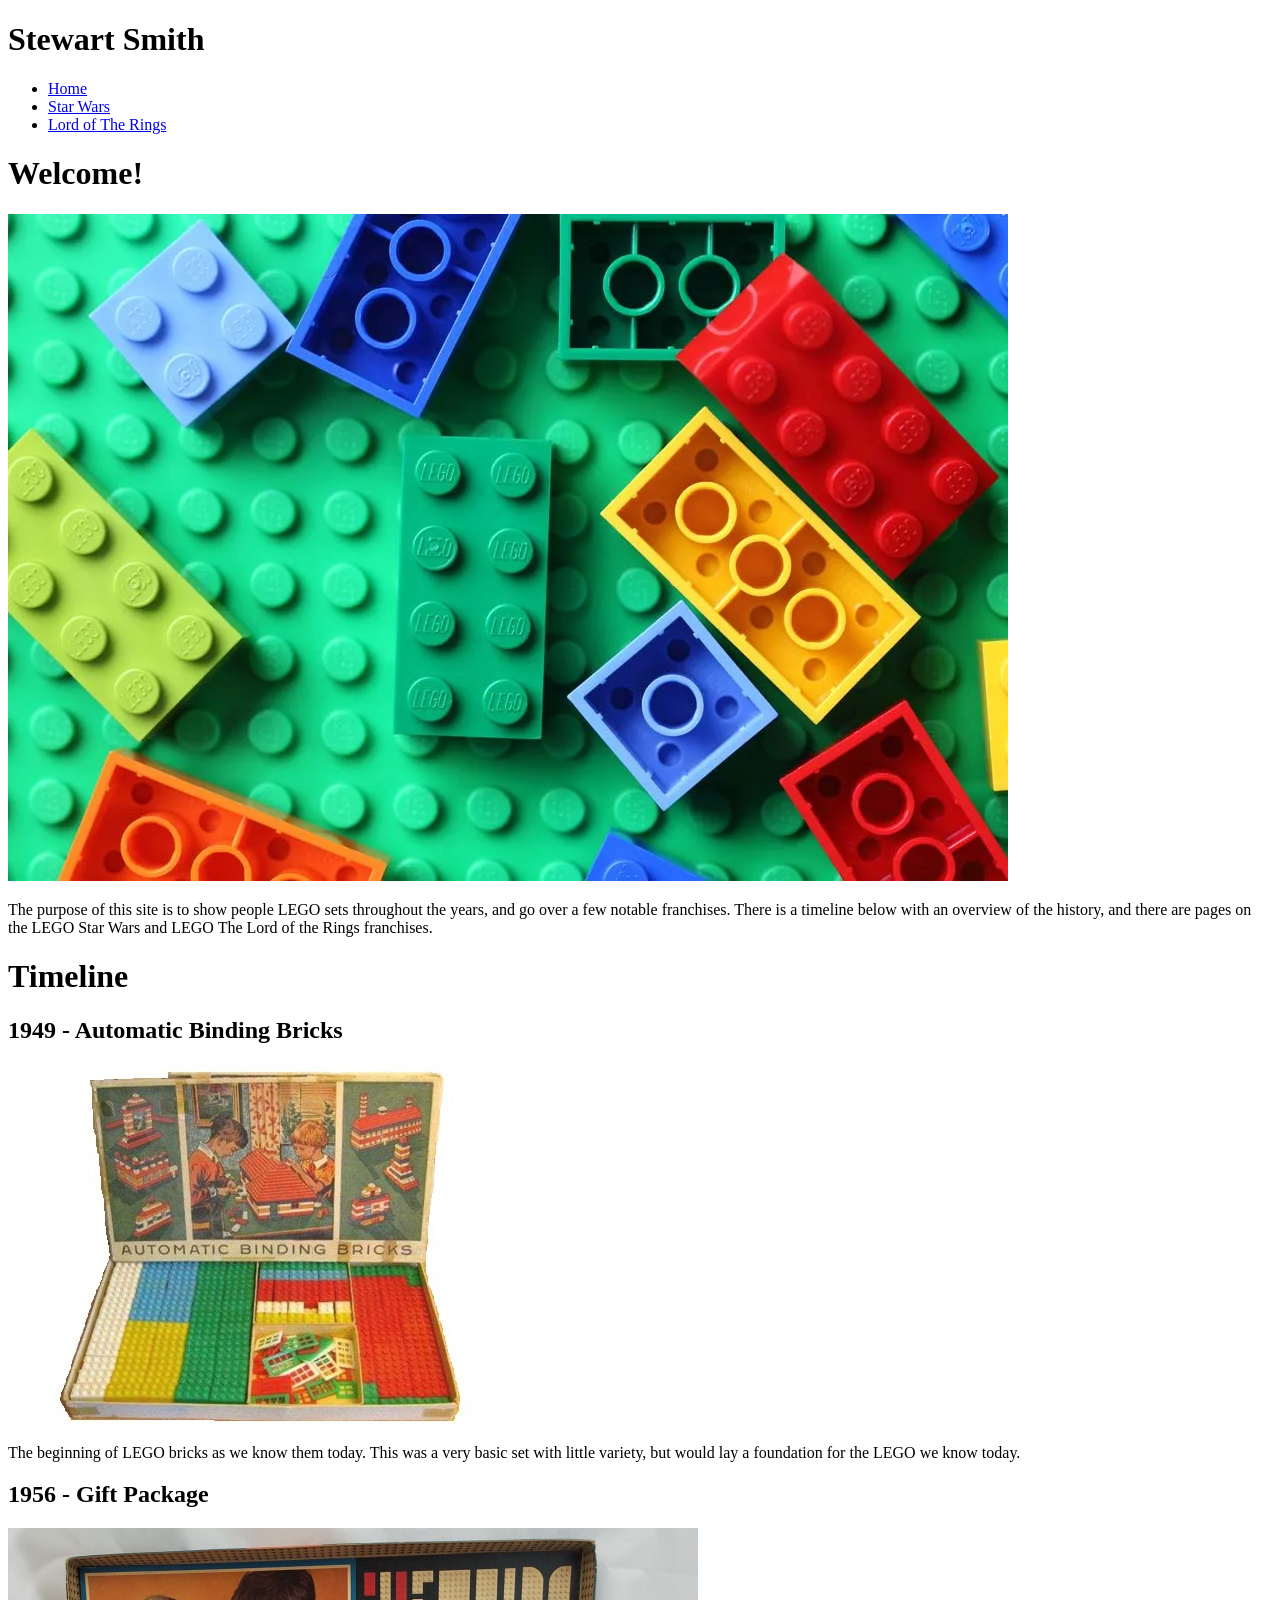
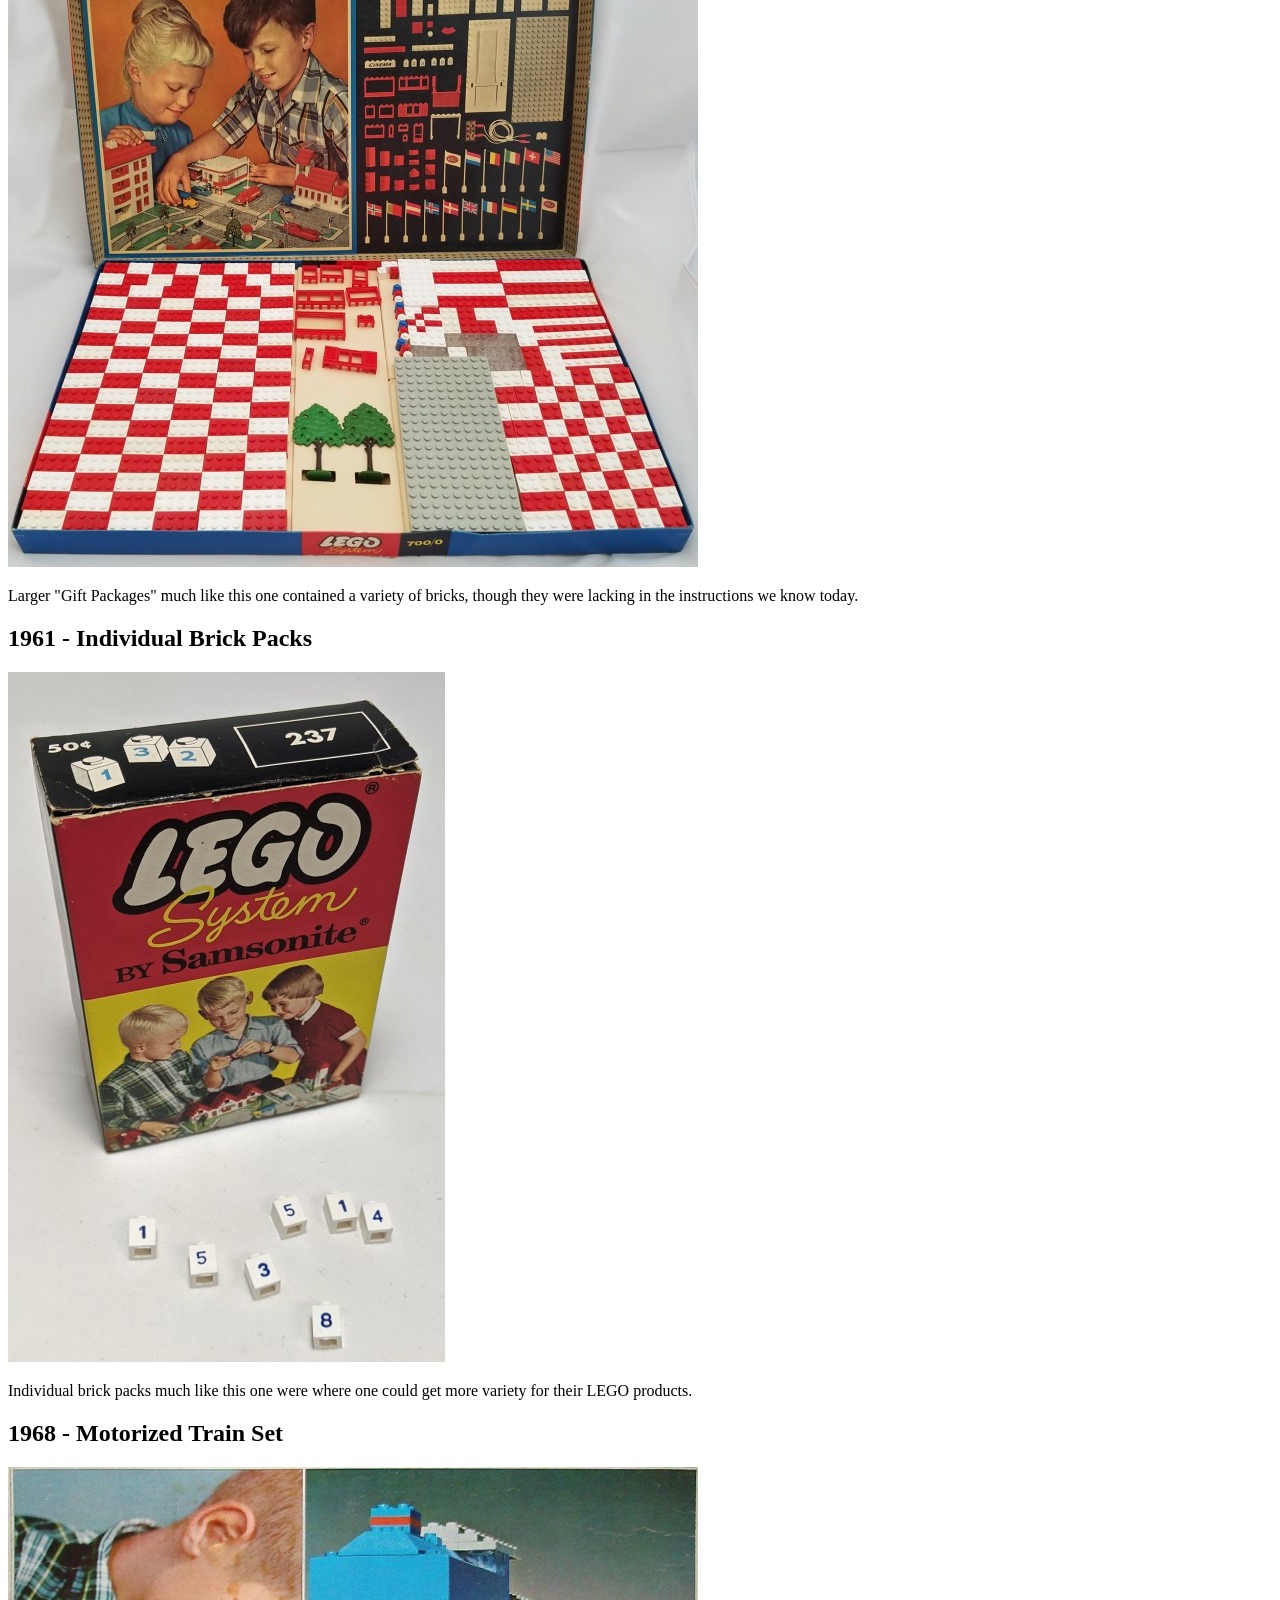
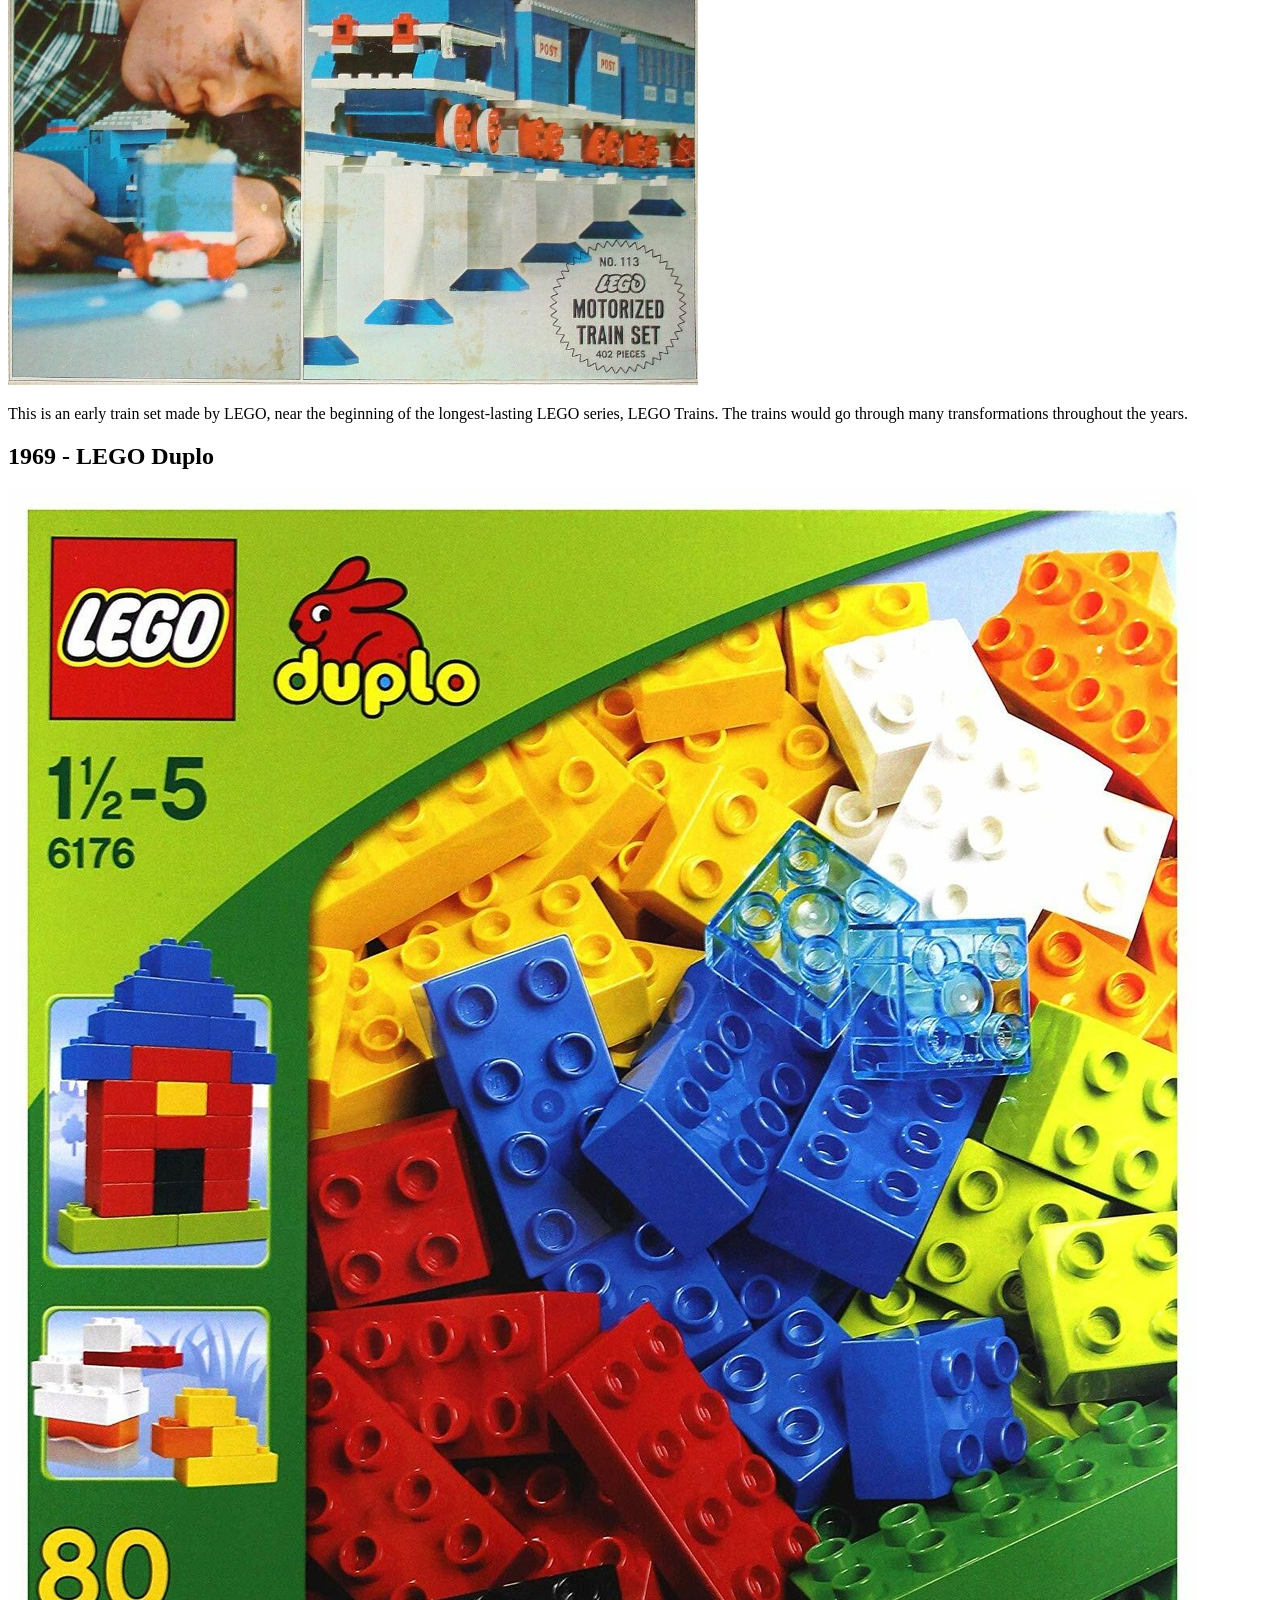
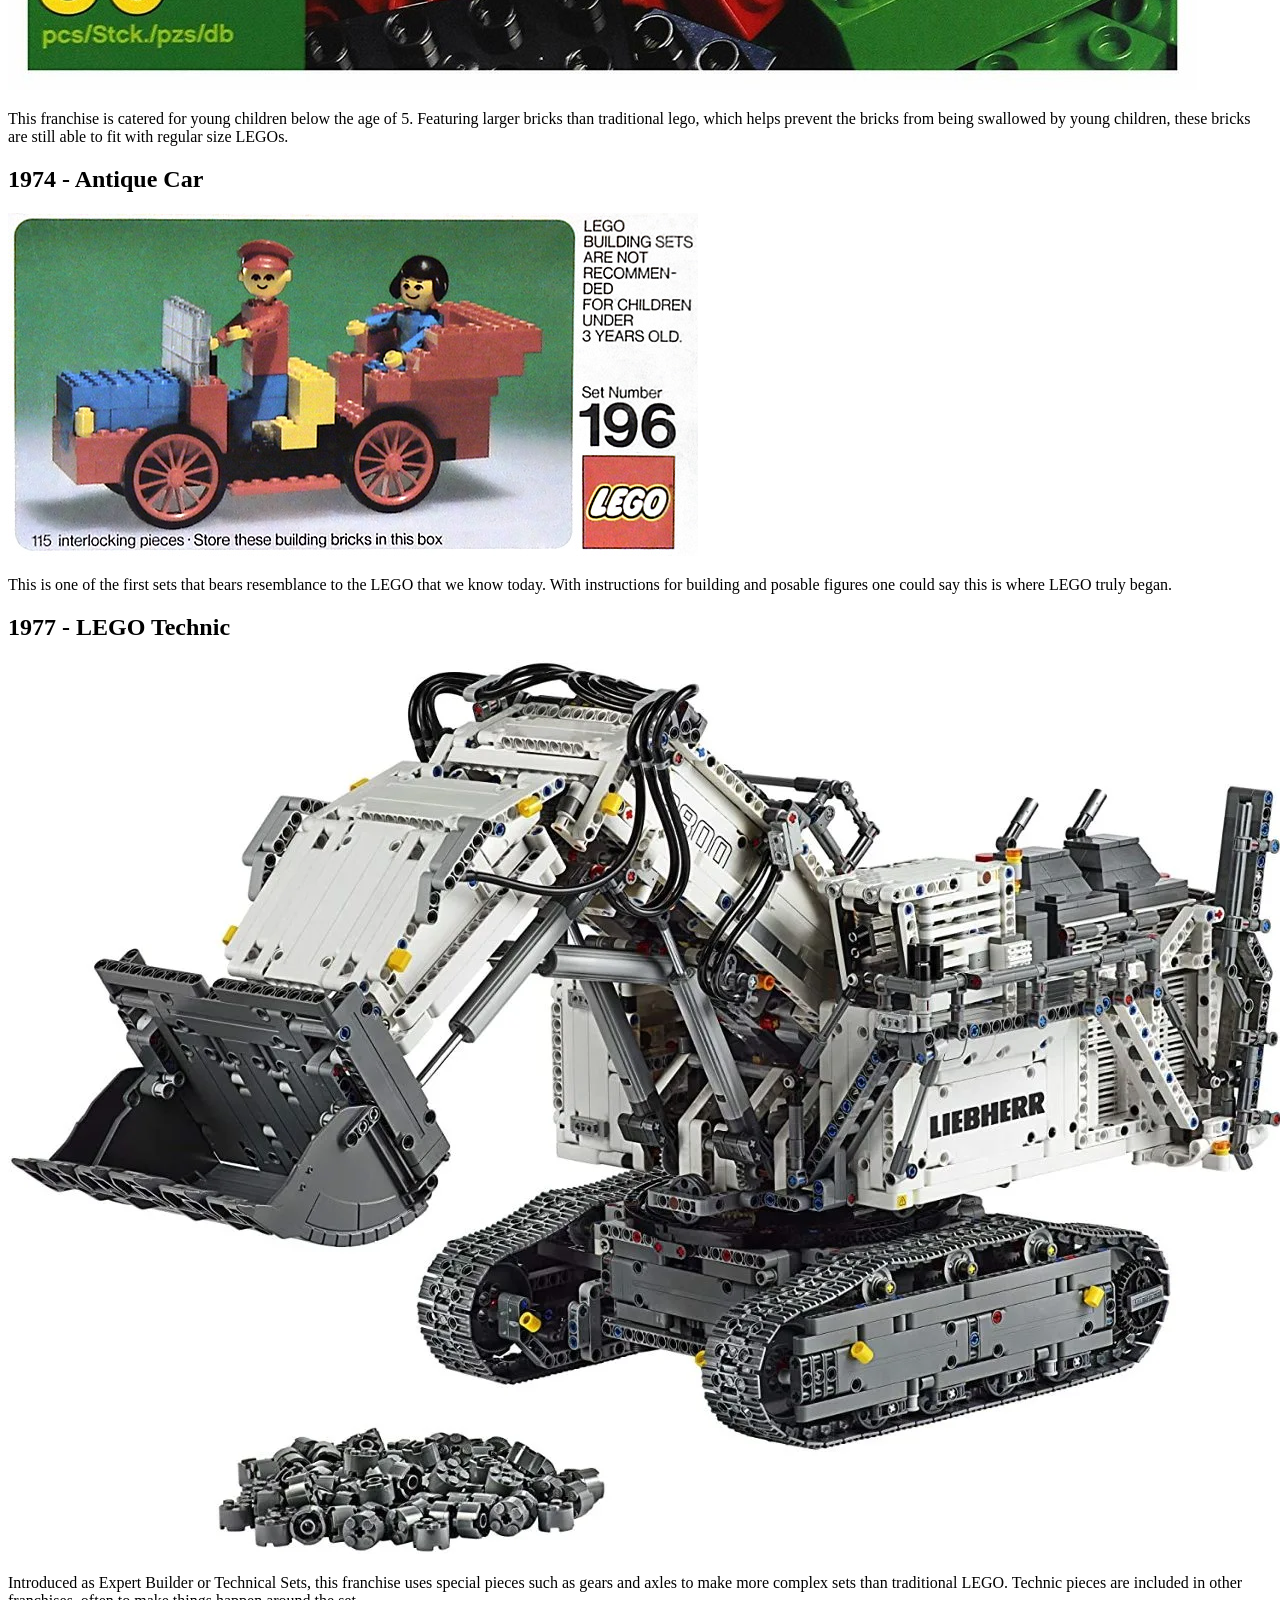
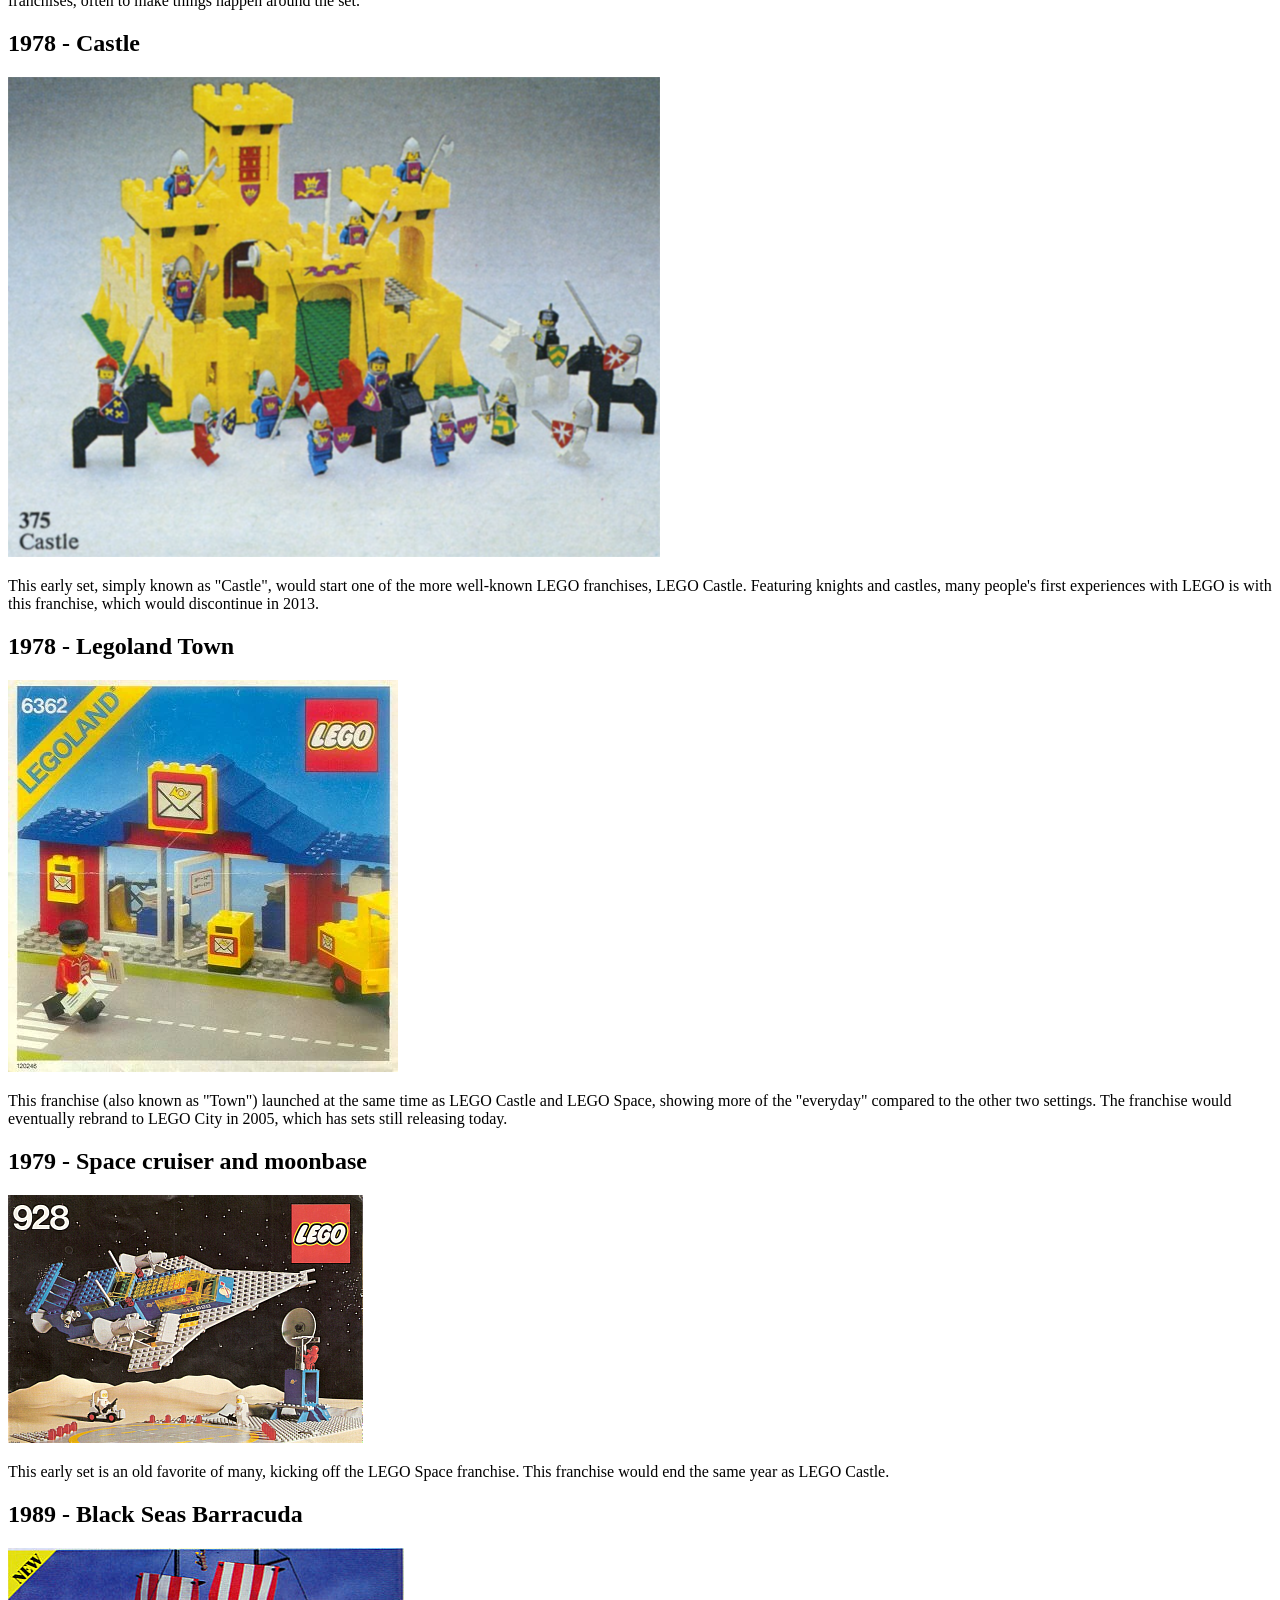
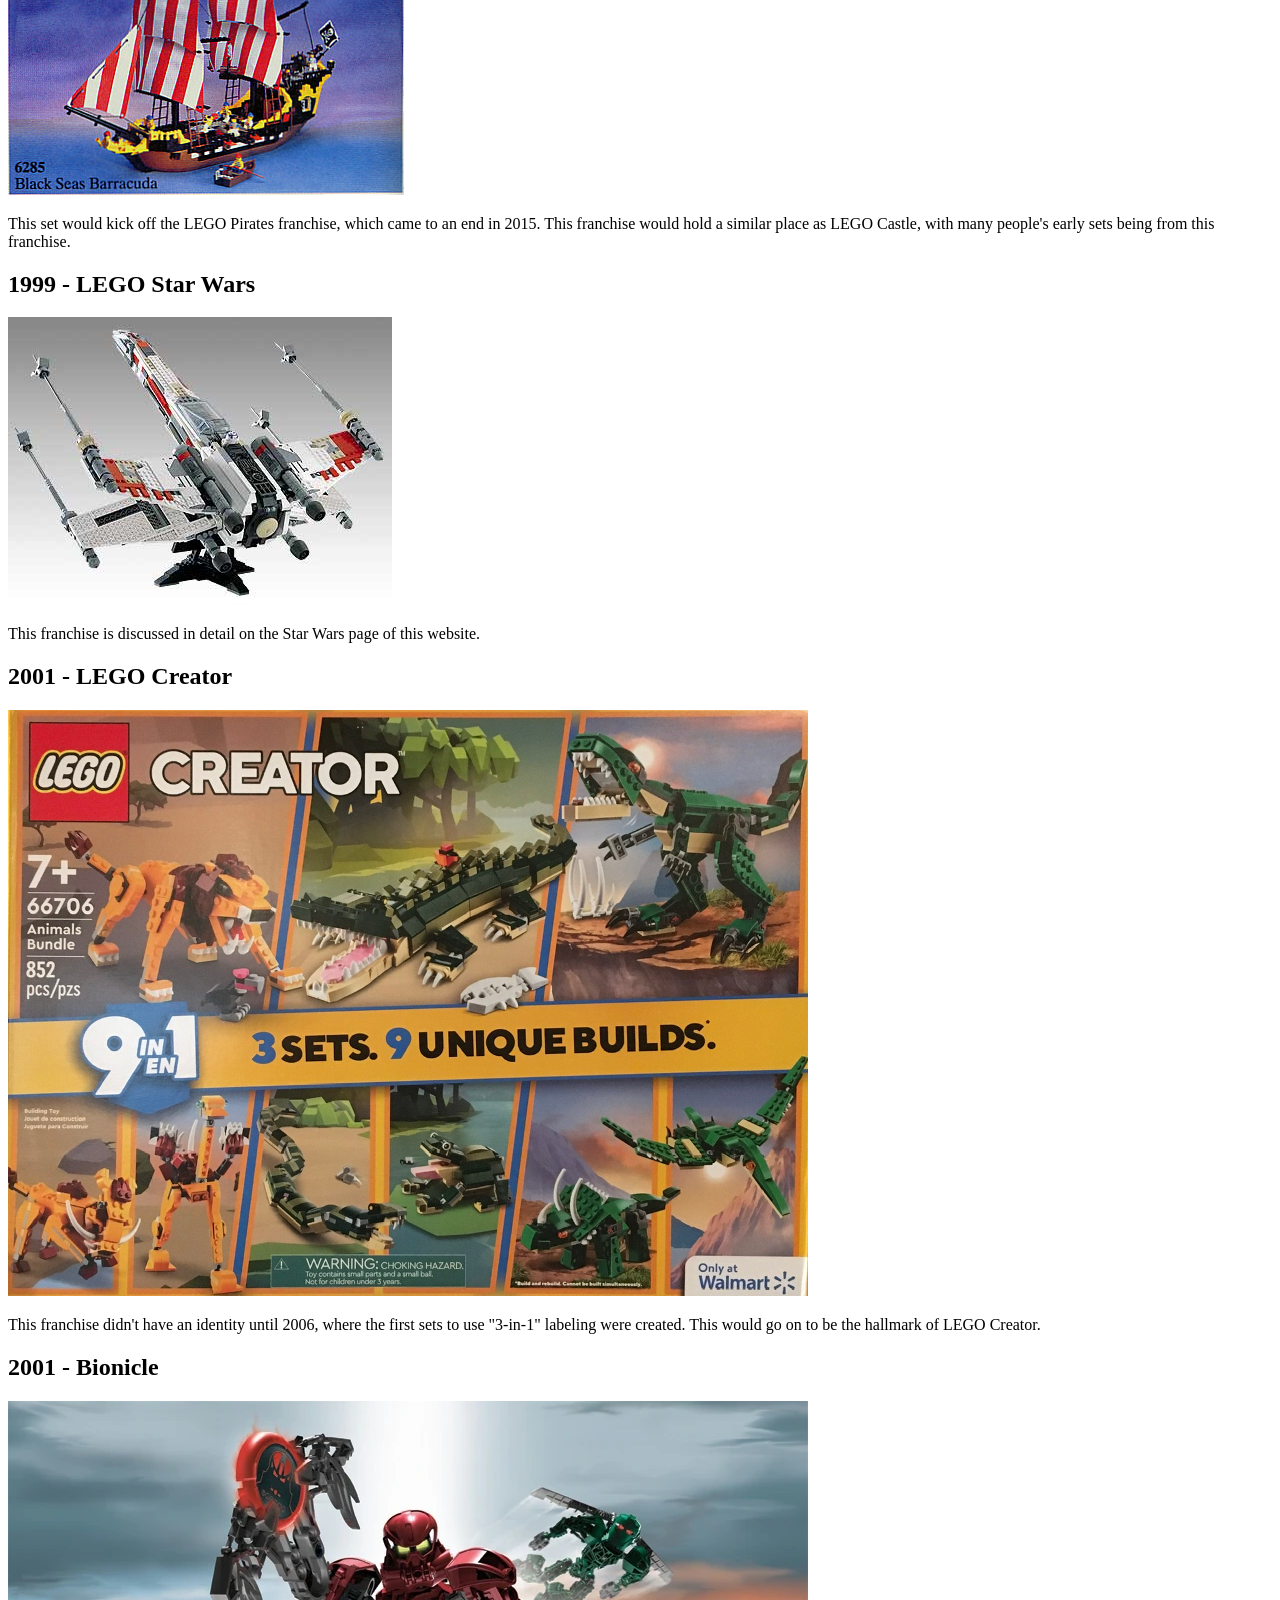
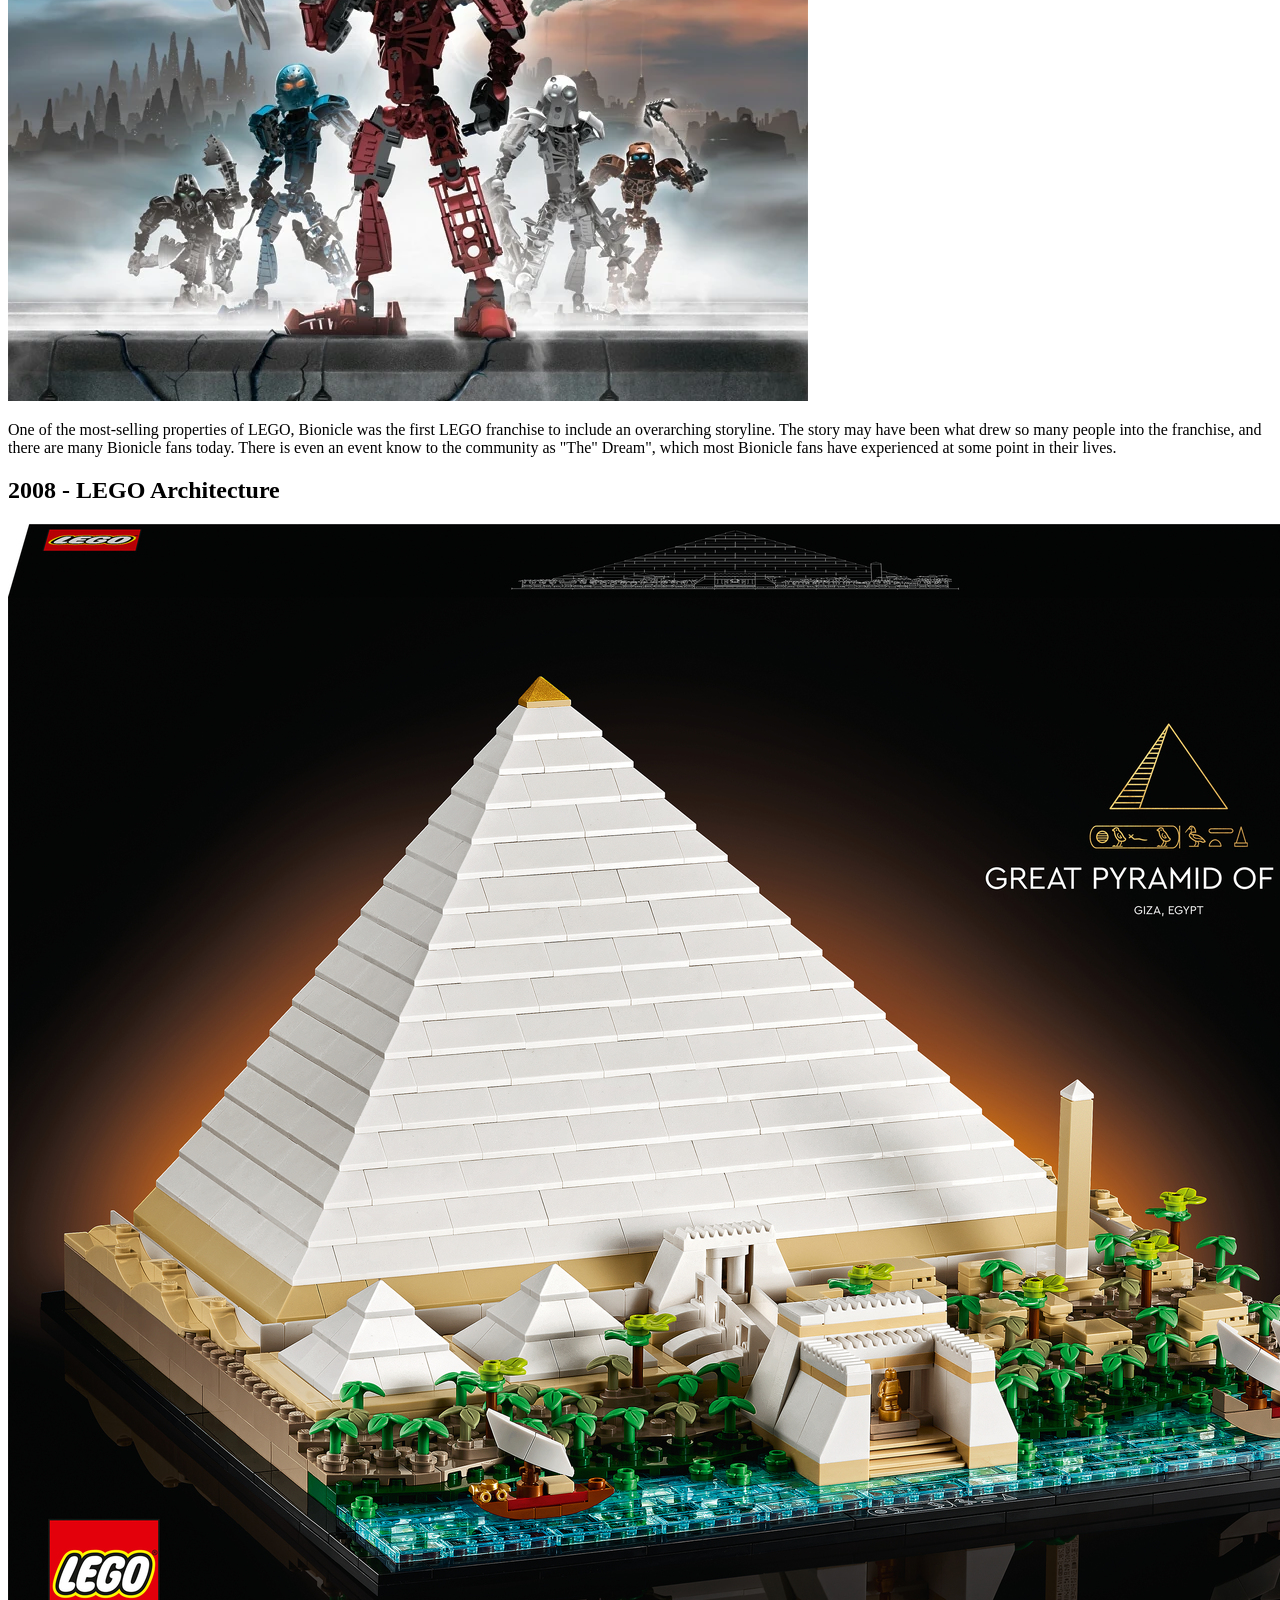
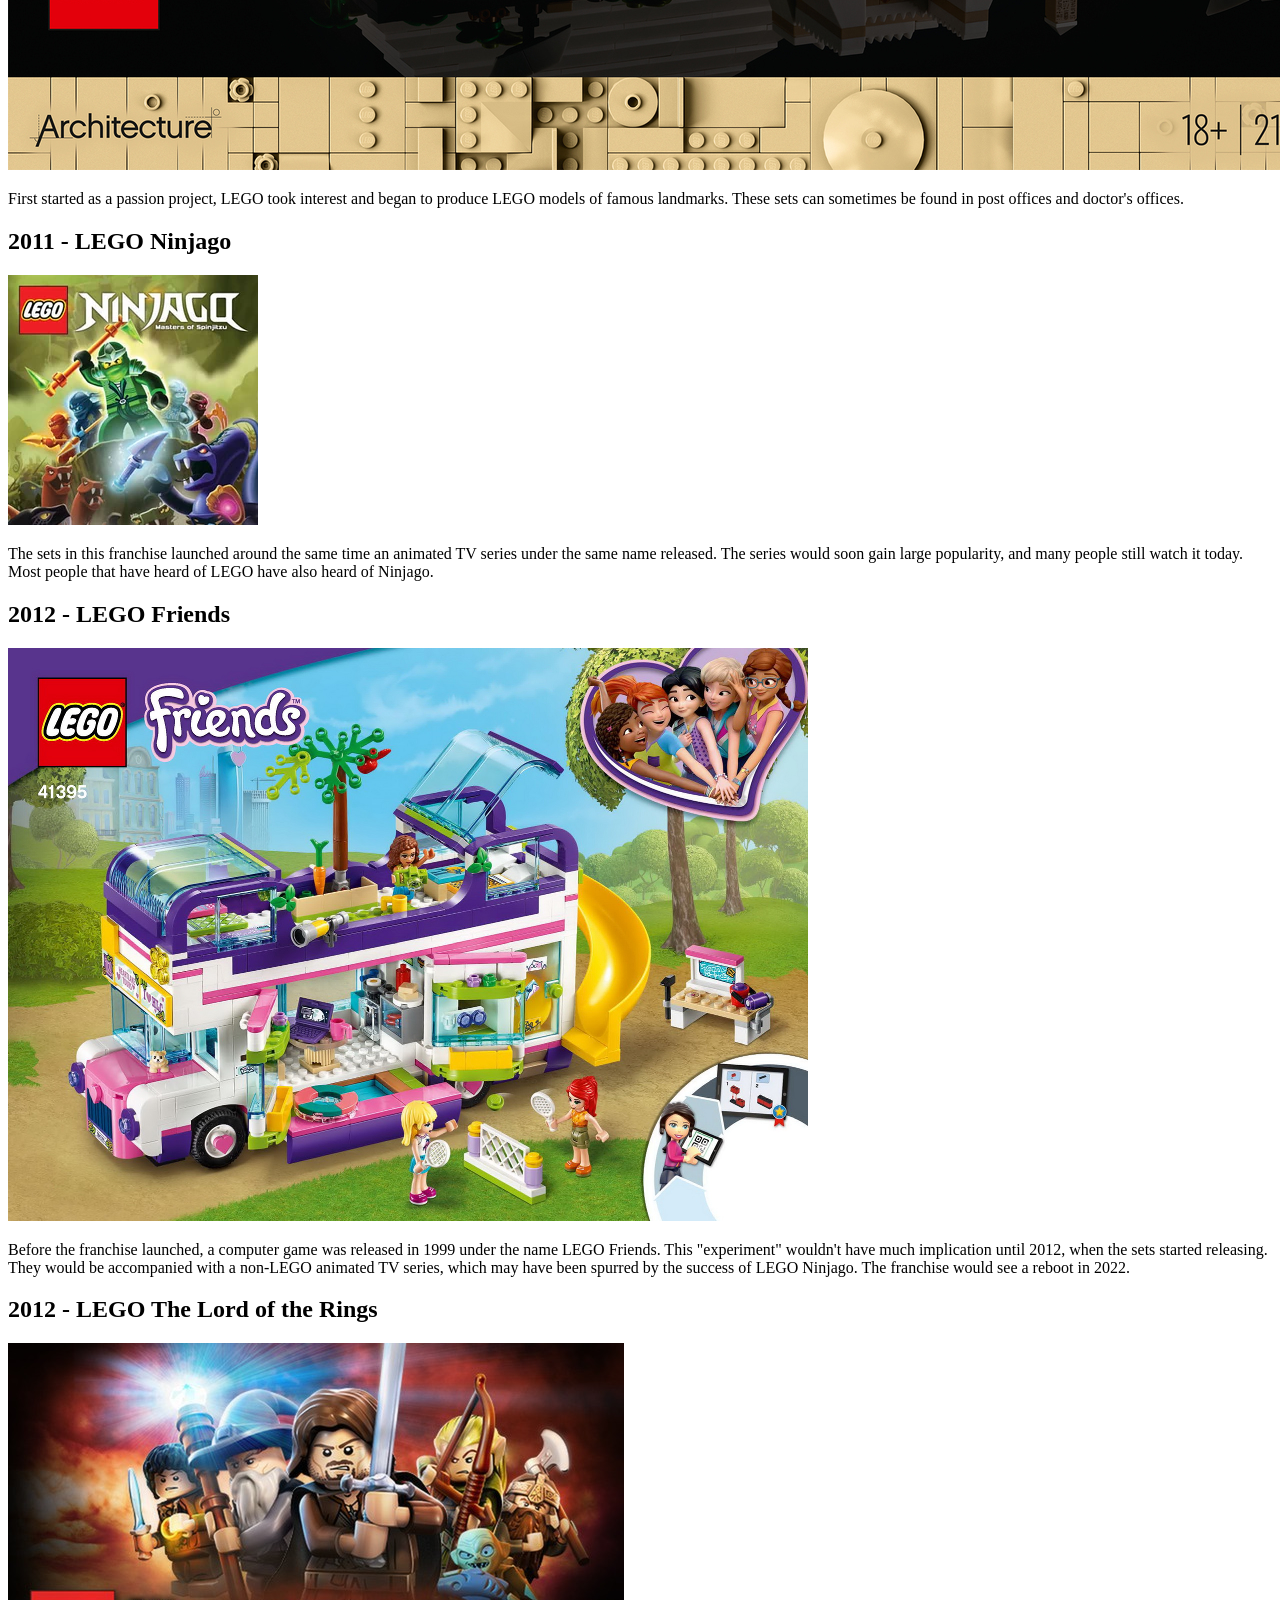
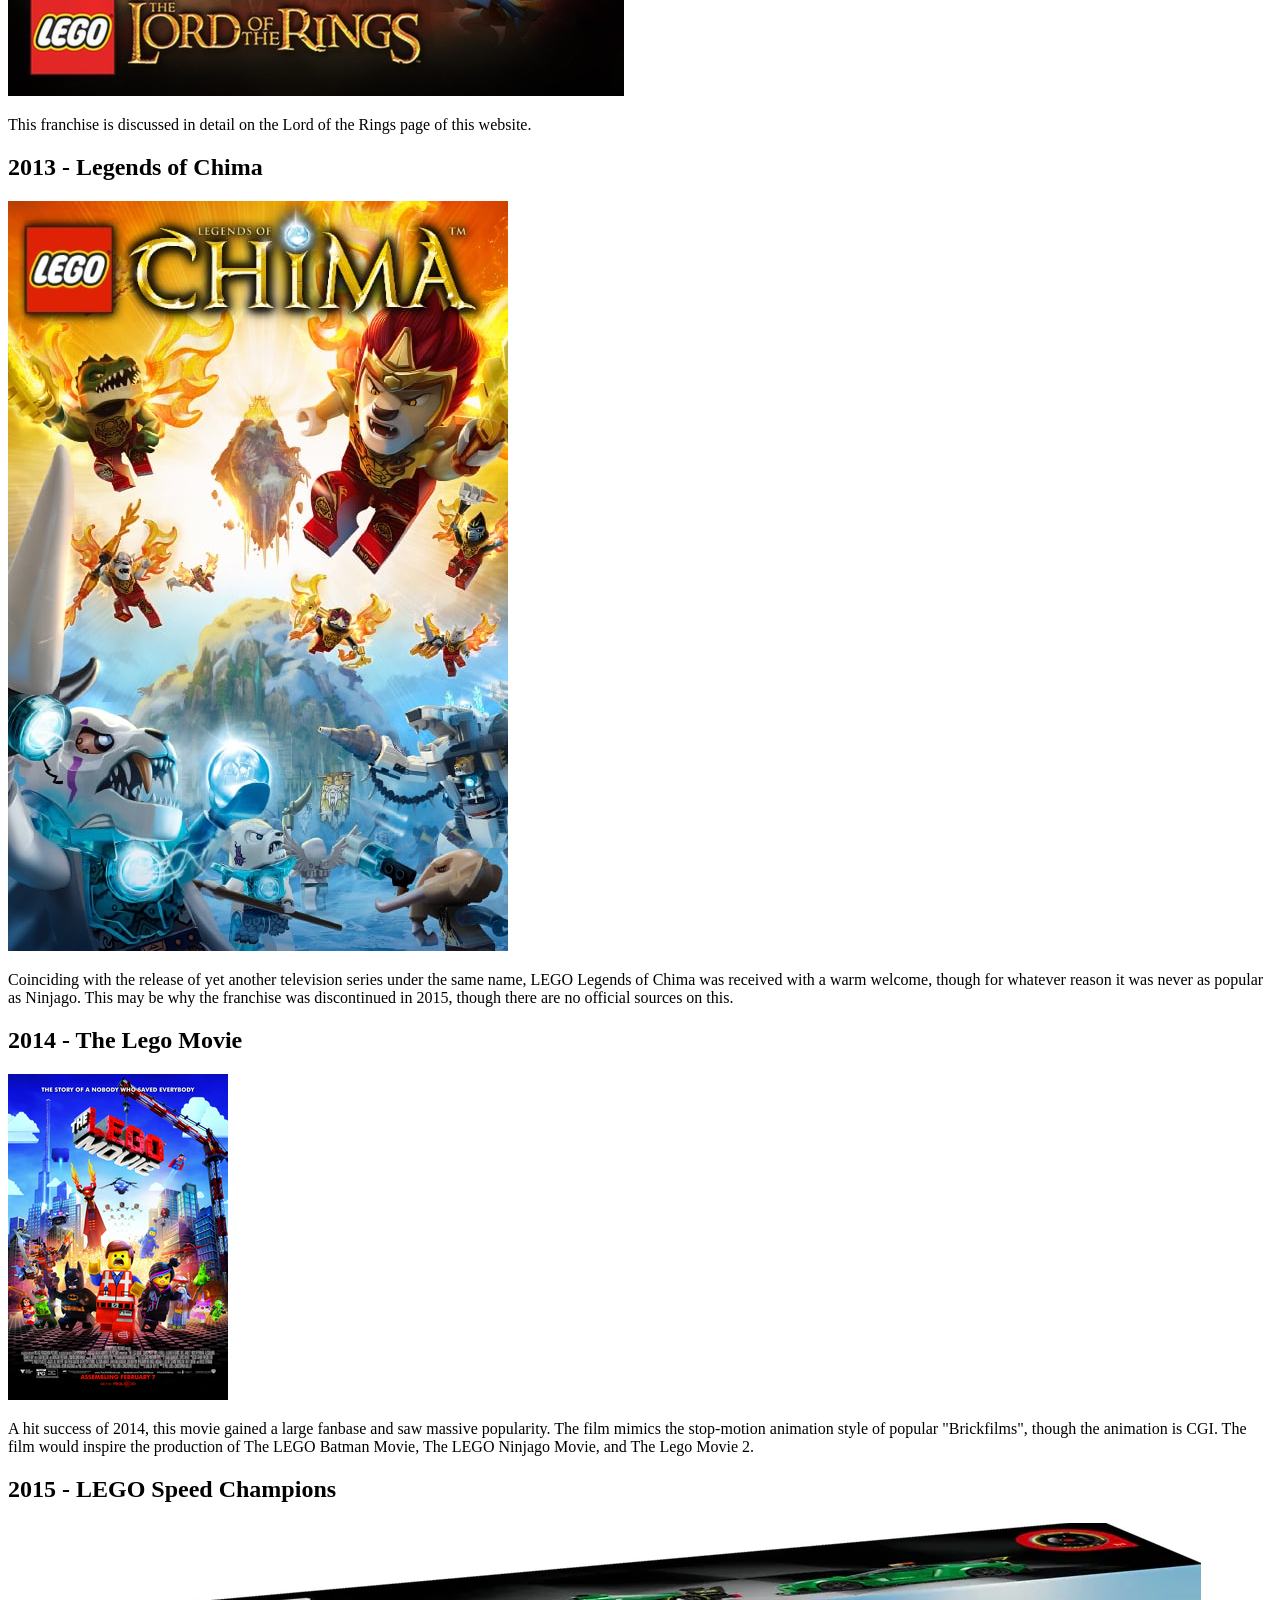
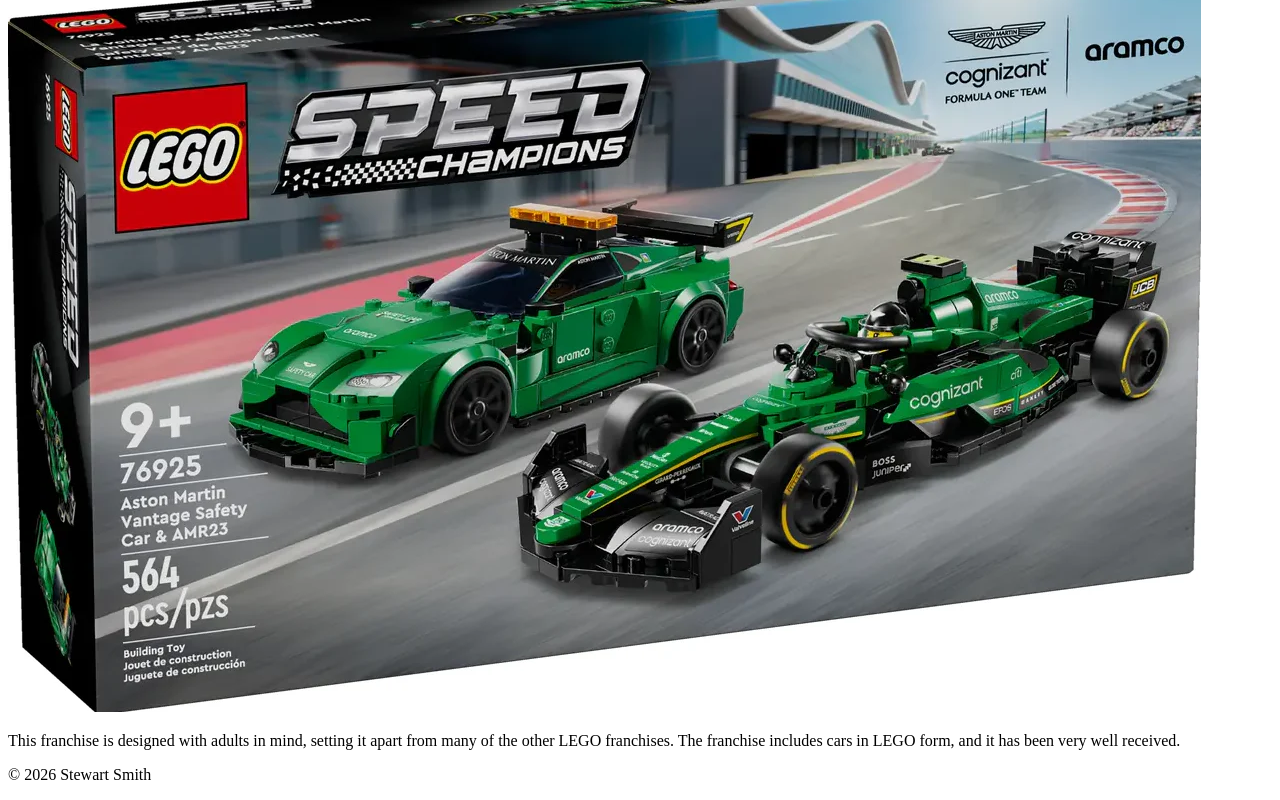
==== index.html @ 0757d063 "Add header, footer, and timeline content to index.html" ====
<!DOCTYPE html>
<html lang="en">
<head>
    <meta charset="UTF-8">
    <meta name="viewport" content="width=device-width, initial-scale=1.0">
    <title>Document</title>
</head>
<body>
    <h1>Stewart Smith</h1>
    <header>
        <nav>
            <ul>
                <li><a href="#home">Home</a></li>
                <li><a href="#SW">Star Wars</a></li>
                <li><a href="#LOTR">Lord of The Rings</a></li>
            </ul>
        </nav>
    </header>
    <h1>Welcome!</h1>
    <img src="images/hero.webp" alt="hero image">
    <p>The purpose of this site is to show people LEGO sets throughout the years, and go
over a few notable franchises. There is a timeline below with an overview of the history, and
there are pages on the LEGO Star Wars and LEGO The Lord of the Rings franchises.</p>
<h1>Timeline</h1>

<div id="1949">
<h2>1949 - Automatic Binding Bricks</h2>
<img src="images/automatic-binding-bricks.jpg" alt="automatic binding bricks">
<p>The beginning of LEGO bricks as we know them today. This was a very basic set with little
variety, but would lay a foundation for the LEGO we know today.</p>
</div>

<div id="1956">
    <h2>1956 - Gift Package</h2>
    <img src="images/gift-package.jpg" alt="gift package">
    <p>Larger "Gift Packages" much like this one contained a variety of bricks, though they were
lacking in the instructions we know today.</p>
</div>

<div id="1961">
    <h2>1961 - Individual Brick Packs</h2>
    <img src="images/numbered-bricks.jpg" alt="numbered bricks">
    <p>Individual brick packs much like this one were where one could get more variety for their LEGO
    products.</p>
</div>

<div id="1968">
    <h2>1968 - Motorized Train Set</h2>
    <img src="images/motorized-train.jpg" alt="motorized train">
    <p>This is an early train set made by LEGO, near the beginning of the longest-lasting LEGO series,
    LEGO Trains. The trains would go through many transformations throughout the years.</p>
</div>

<div id="1969">
    <h2>1969 - LEGO Duplo</h2>
    <img src="images/duplo.jpg" alt="LEGO Duplo">
    <p>This franchise is catered for young children below the age of 5. Featuring larger bricks than
    traditional lego, which helps prevent the bricks from being swallowed by young children, these
    bricks are still able to fit with regular size LEGOs.</p>
</div>
<div id="1974">
    <h2>1974 - Antique Car</h2>
    <img src="images/antique-car.jpg" alt="antique car">
    <p>This is one of the first sets that bears resemblance to the LEGO that we know today. With
    instructions for building and posable figures one could say this is where LEGO truly began.
    </p>
</div>

<div id="1977">
    <h2>1977 - LEGO Technic</h2>
    <img src="images/technic.webp" alt="LEGO Technic">
    <p>Introduced as Expert Builder or Technical Sets, this franchise uses special pieces such as gears
    and axles to make more complex sets than traditional LEGO. Technic pieces are included in
    other franchises, often to make things happen around the set.</p>
</div>

<div id="1978">
    <h2>1978 - Castle</h2>
    <img src="images/castle.png" alt="castle">
    <p>This early set, simply known as "Castle", would start one of the more well-known LEGO
    franchises, LEGO Castle. Featuring knights and castles, many people's first experiences with
    LEGO is with this franchise, which would discontinue in 2013.</p>
</div>

<div id="1978">
    <h2>1978 - Legoland Town</h2>
    <img src="images/legoland.webp" alt="Legoland Town">
    <p>This franchise (also known as "Town") launched at the same time as LEGO Castle and LEGO
    Space, showing more of the "everyday" compared to the other two settings. The franchise would
    eventually rebrand to LEGO City in 2005, which has sets still releasing today.</p>
</div>

<div id="1979">
    <h2>1979 - Space cruiser and moonbase</h2>
    <img src="images/galaxy-explorer.png" alt="Space cruiser and moonbase">
    <p>This early set is an old favorite of many, kicking off the LEGO Space franchise. This franchise
    would end the same year as LEGO Castle.</p>
</div>

<div id="1989">
    <h2>1989 - Black Seas Barracuda</h2>
    <img src="images/black-seas-barracuda.png" alt="Black Seas Barracuda">
    <p>This set would kick off the LEGO Pirates franchise, which came to an end in 2015. This
    franchise would hold a similar place as LEGO Castle, with many people's early sets being from
    this franchise.</p>
</div>

<div id="1999">
    <h2>1999 - LEGO Star Wars</h2>
    <img src="images/star-wars.png" alt="LEGO Star Wars">
    <p>This franchise is discussed in detail on the Star Wars page of this website.</p>
</div>

<div id="2001">
    <h2>2001 - LEGO Creator</h2>
    <img src="images/creator.png" alt="LEGO Creator">
    <p>This franchise didn't have an identity until 2006, where the first sets to use "3-in-1" labeling were
    created. This would go on to be the hallmark of LEGO Creator.</p>
</div>

<div id="2001">
    <h2>2001 - Bionicle</h2>
    <img src="images/bionicle.webp" alt="Bionicle">
    <p>One of the most-selling properties of LEGO, Bionicle was the first LEGO franchise to include an
    overarching storyline. The story may have been what drew so many people into the franchise,
    and there are many Bionicle fans today. There is even an event know to the community as "The"
Dream", which most Bionicle fans have experienced at some point in their lives.</p>
</div>

<div id="2008">
    <h2>2008 - LEGO Architecture</h2>
    <img src="images/architecture.jpg" alt="LEGO Architecture">
    <p>First started as a passion project, LEGO took interest and began to produce LEGO models of
    famous landmarks. These sets can sometimes be found in post offices and doctor's offices.</p>
</div>

<div id="2011">
    <h2>2011 - LEGO Ninjago</h2>
    <img src="images/ninjago.webp" alt="LEGO Ninjago">
    <p>The sets in this franchise launched around the same time an animated TV series under the same
    name released. The series would soon gain large popularity, and many people still watch it today.
    Most people that have heard of LEGO have also heard of Ninjago.</p>
</div>

<div id="2012">
    <h2>2012 - LEGO Friends</h2>
    <img src="images/friends.png" alt="LEGO Friends">
    <p>Before the franchise launched, a computer game was released in 1999 under the name LEGO
    Friends. This "experiment" wouldn't have much implication until 2012, when the sets started
    releasing. They would be accompanied with a non-LEGO animated TV series, which may have
    been spurred by the success of LEGO Ninjago. The franchise would see a reboot in 2022.</p>
</div>

<div id="2012">
    <h2>2012 - LEGO The Lord of the Rings</h2>
    <img src="images/lotr.jpg" alt="LEGO The Lord of the Rings">
    <p>This franchise is discussed in detail on the Lord of the Rings page of this website.</p>
</div>

<div id="2013">
    <h2>2013 - Legends of Chima</h2>
    <img src="images/chima.jpg" alt="Legends of Chima">
    <p>Coinciding with the release of yet another television series under the same name, LEGO Legends
    of Chima was received with a warm welcome, though for whatever reason it was never as
    popular as Ninjago. This may be why the franchise was discontinued in 2015, though there are
    no official sources on this.</p>
</div>

<div id="2014">
    <h2>2014 - The Lego Movie</h2>
    <img src="images/lego-movie.jpg" alt="The Lego Movie">
    <p>A hit success of 2014, this movie gained a large fanbase and saw massive popularity. The film
    mimics the stop-motion animation style of popular "Brickfilms", though the animation is CGI.
    The film would inspire the production of The LEGO Batman Movie, The LEGO Ninjago Movie,
    and The Lego Movie 2.</p>
</div>

<div id="2015">
    <h2>2015 - LEGO Speed Champions</h2>
    <img src="images/speed-champions.webp" alt="LEGO Speed Champions">
    <p>This franchise is designed with adults in mind, setting it apart from many of the other LEGO
    franchises. The franchise includes cars in LEGO form, and it has been very well received.</p>
</div>


</body>
<footer>
    <p>&copy; 2026 Stewart Smith</p>
</footer>
</html>
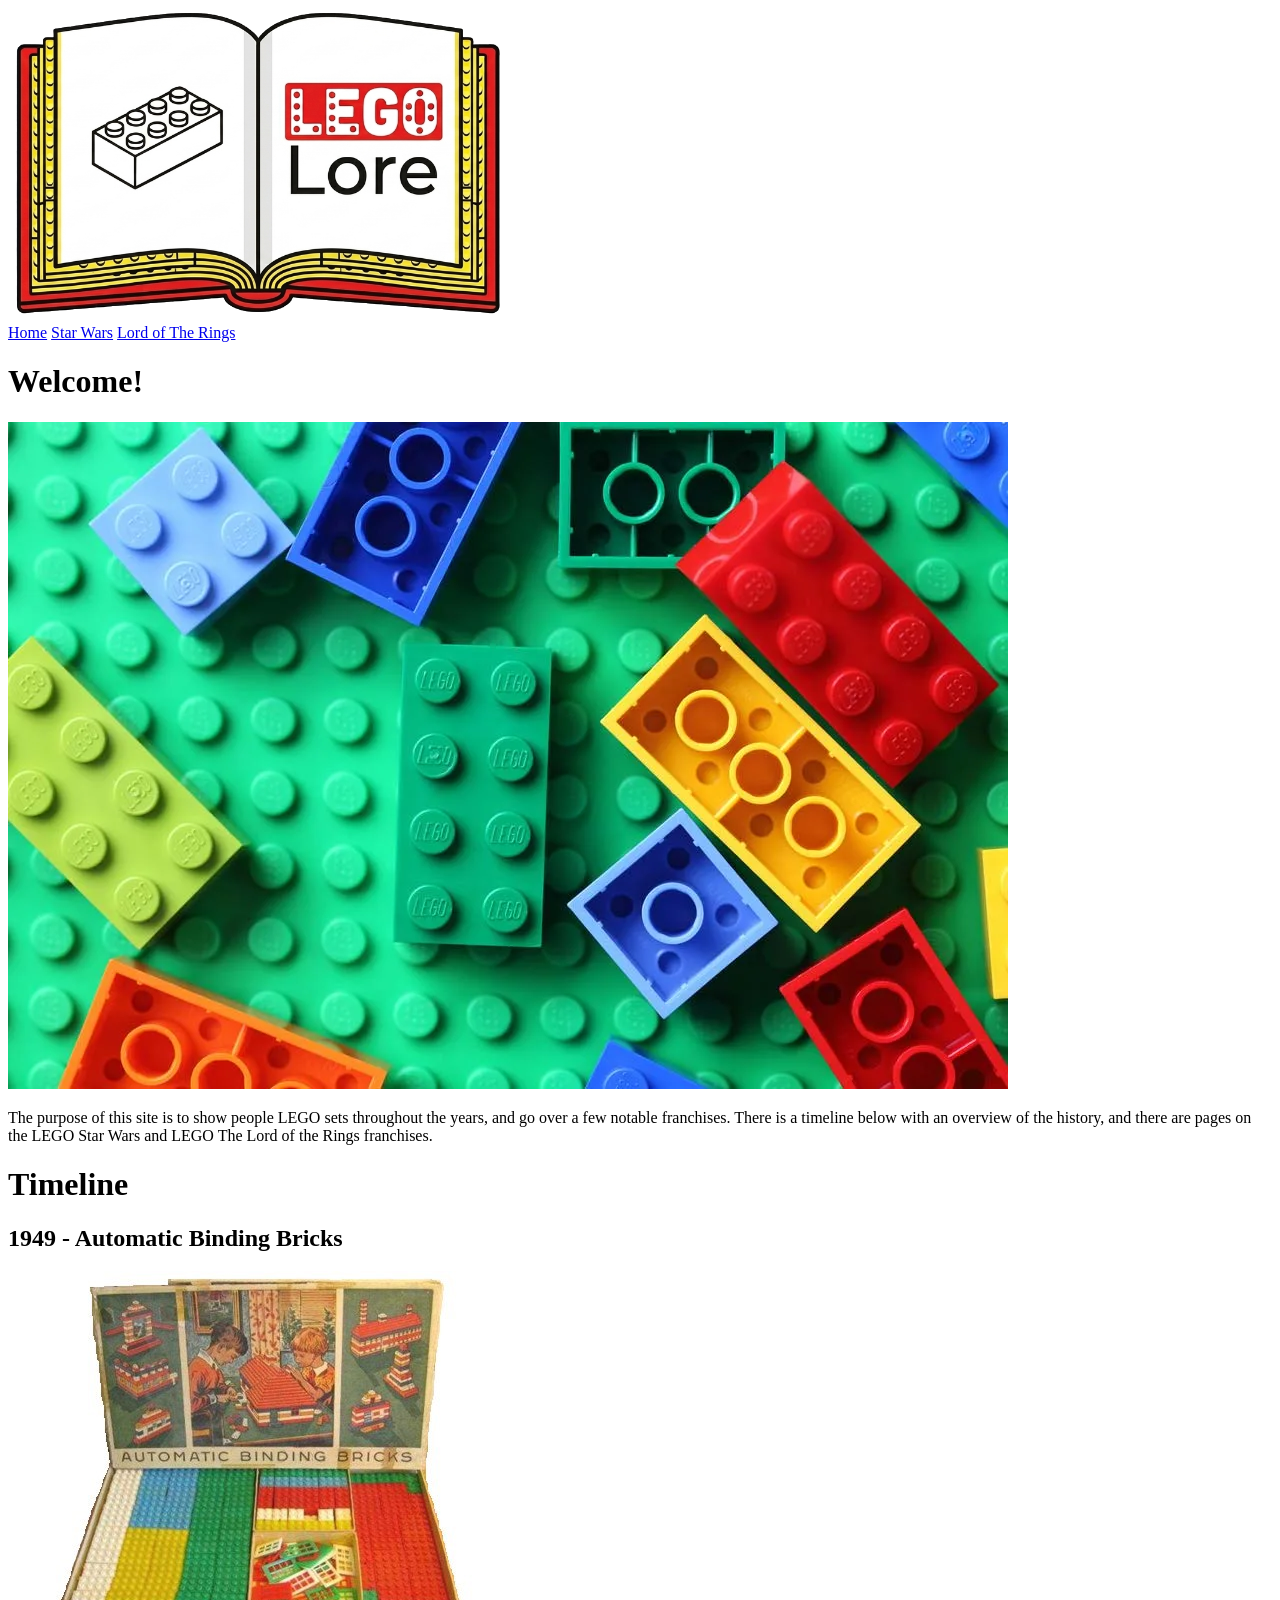
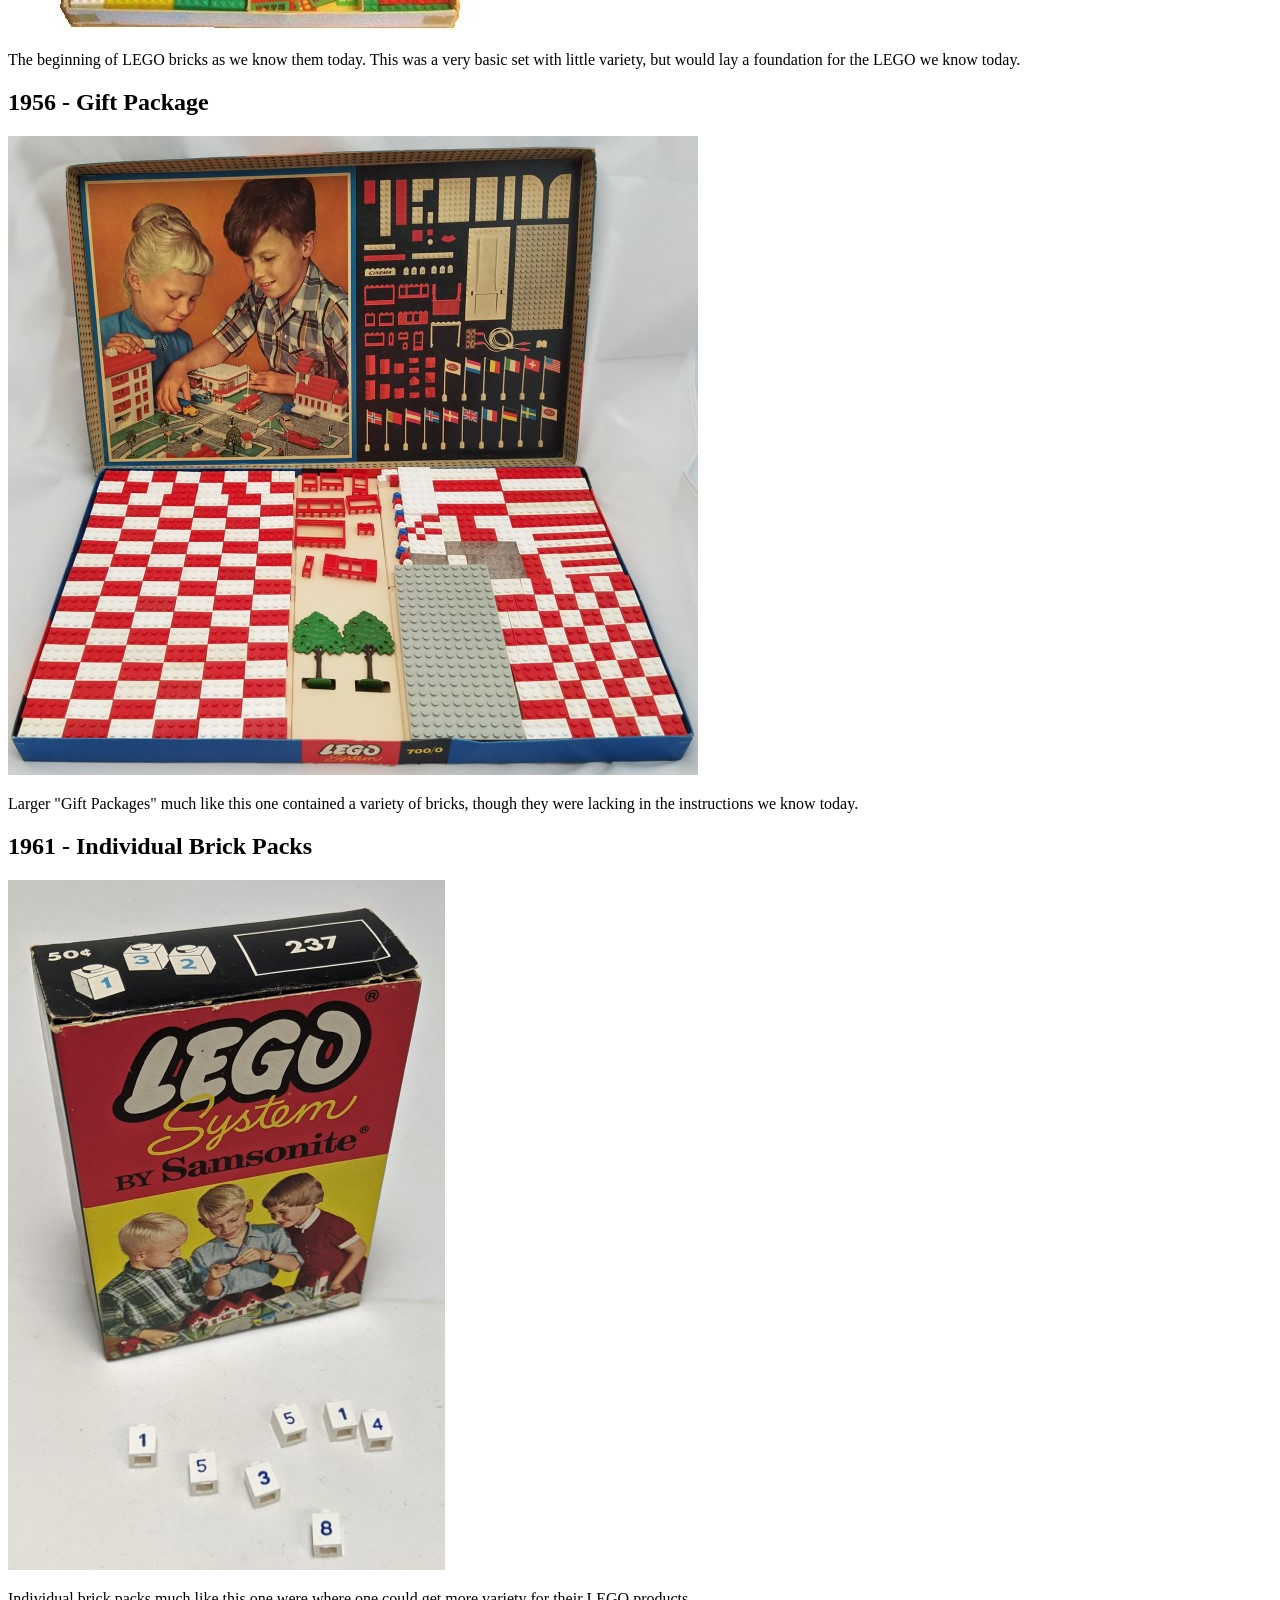
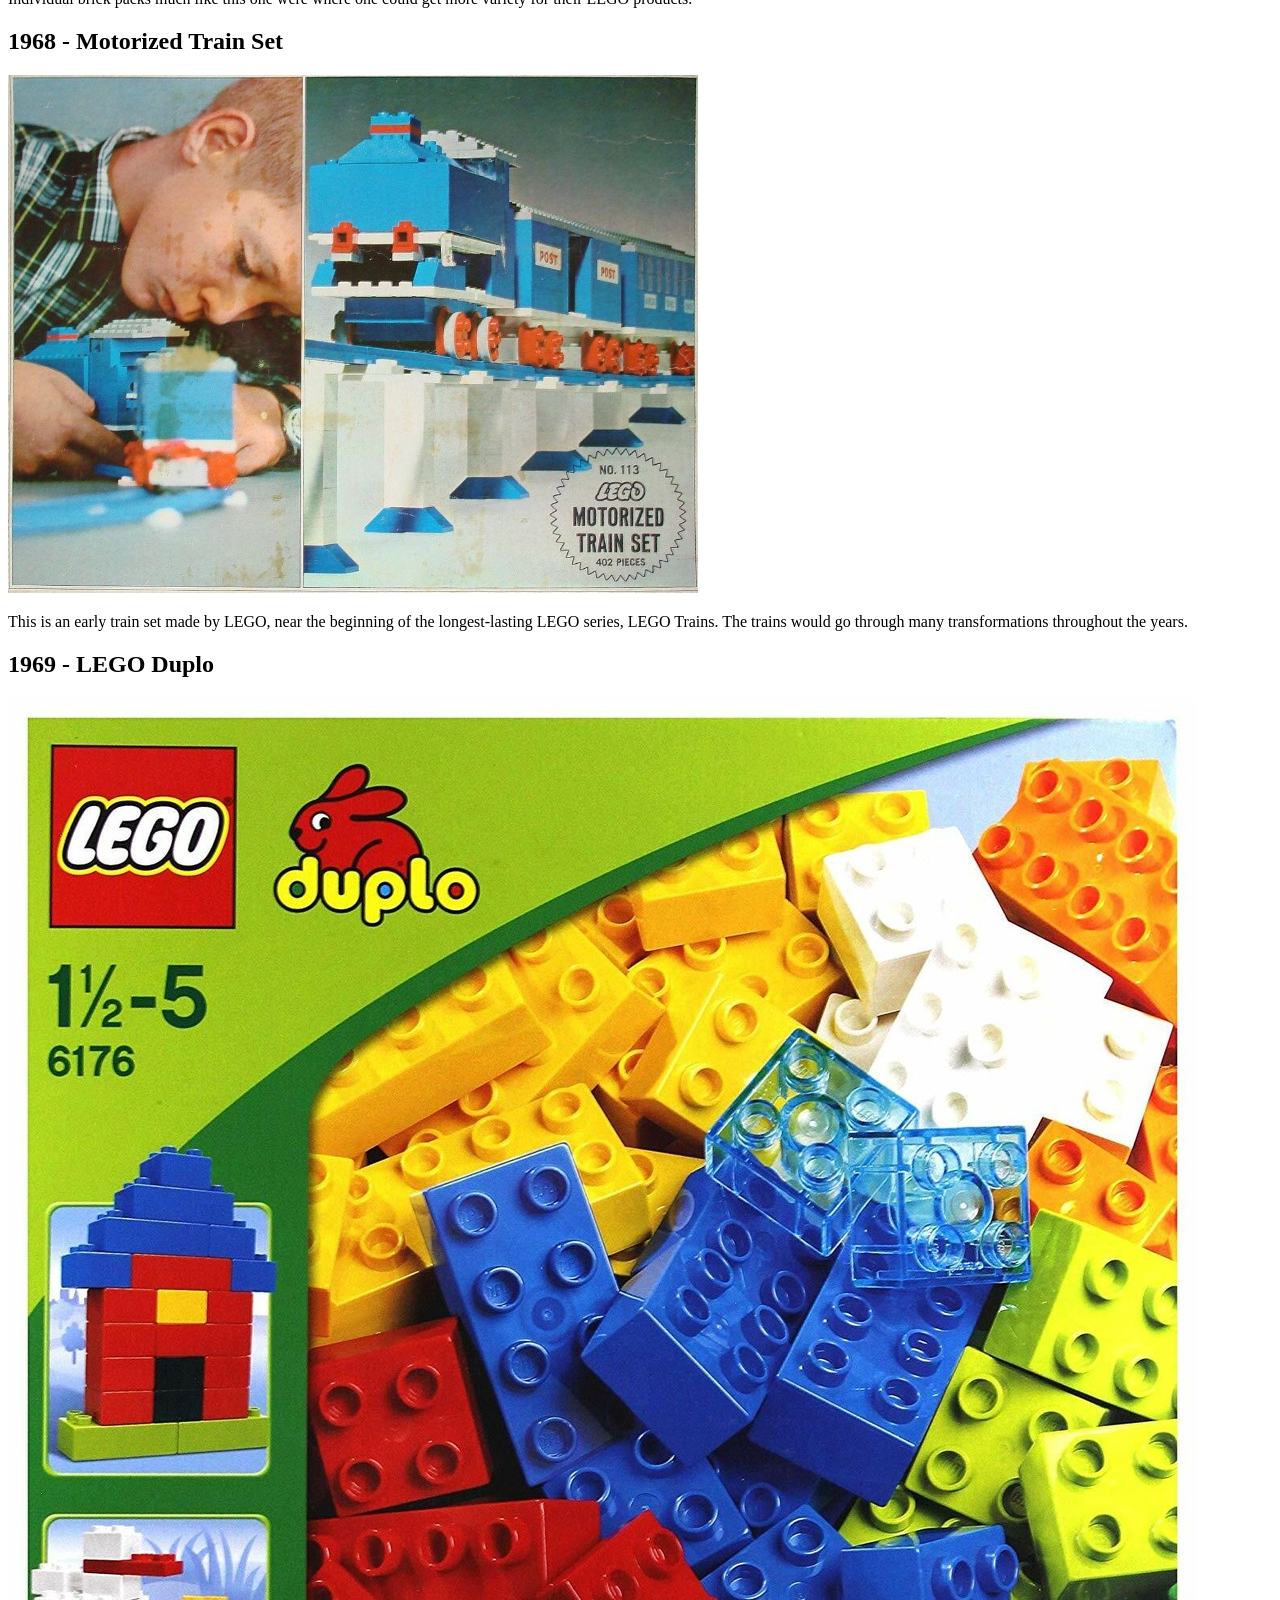
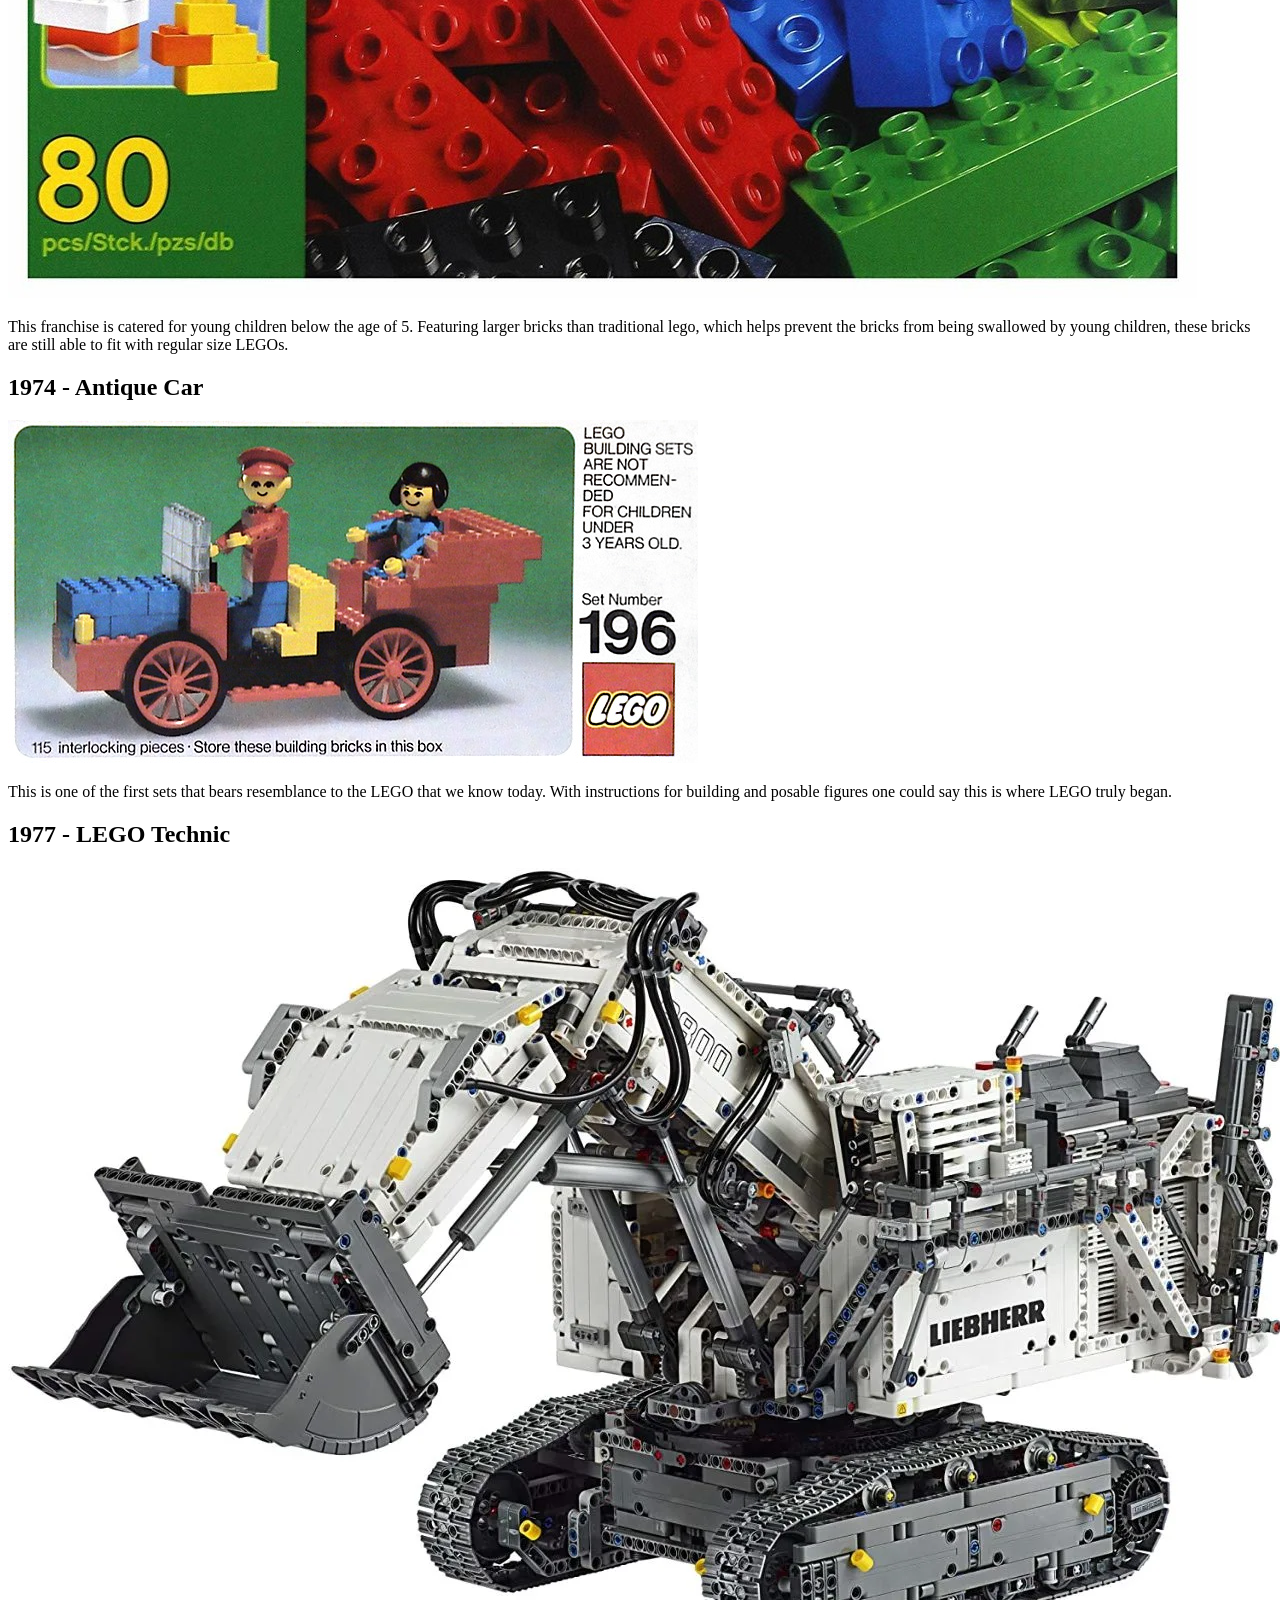
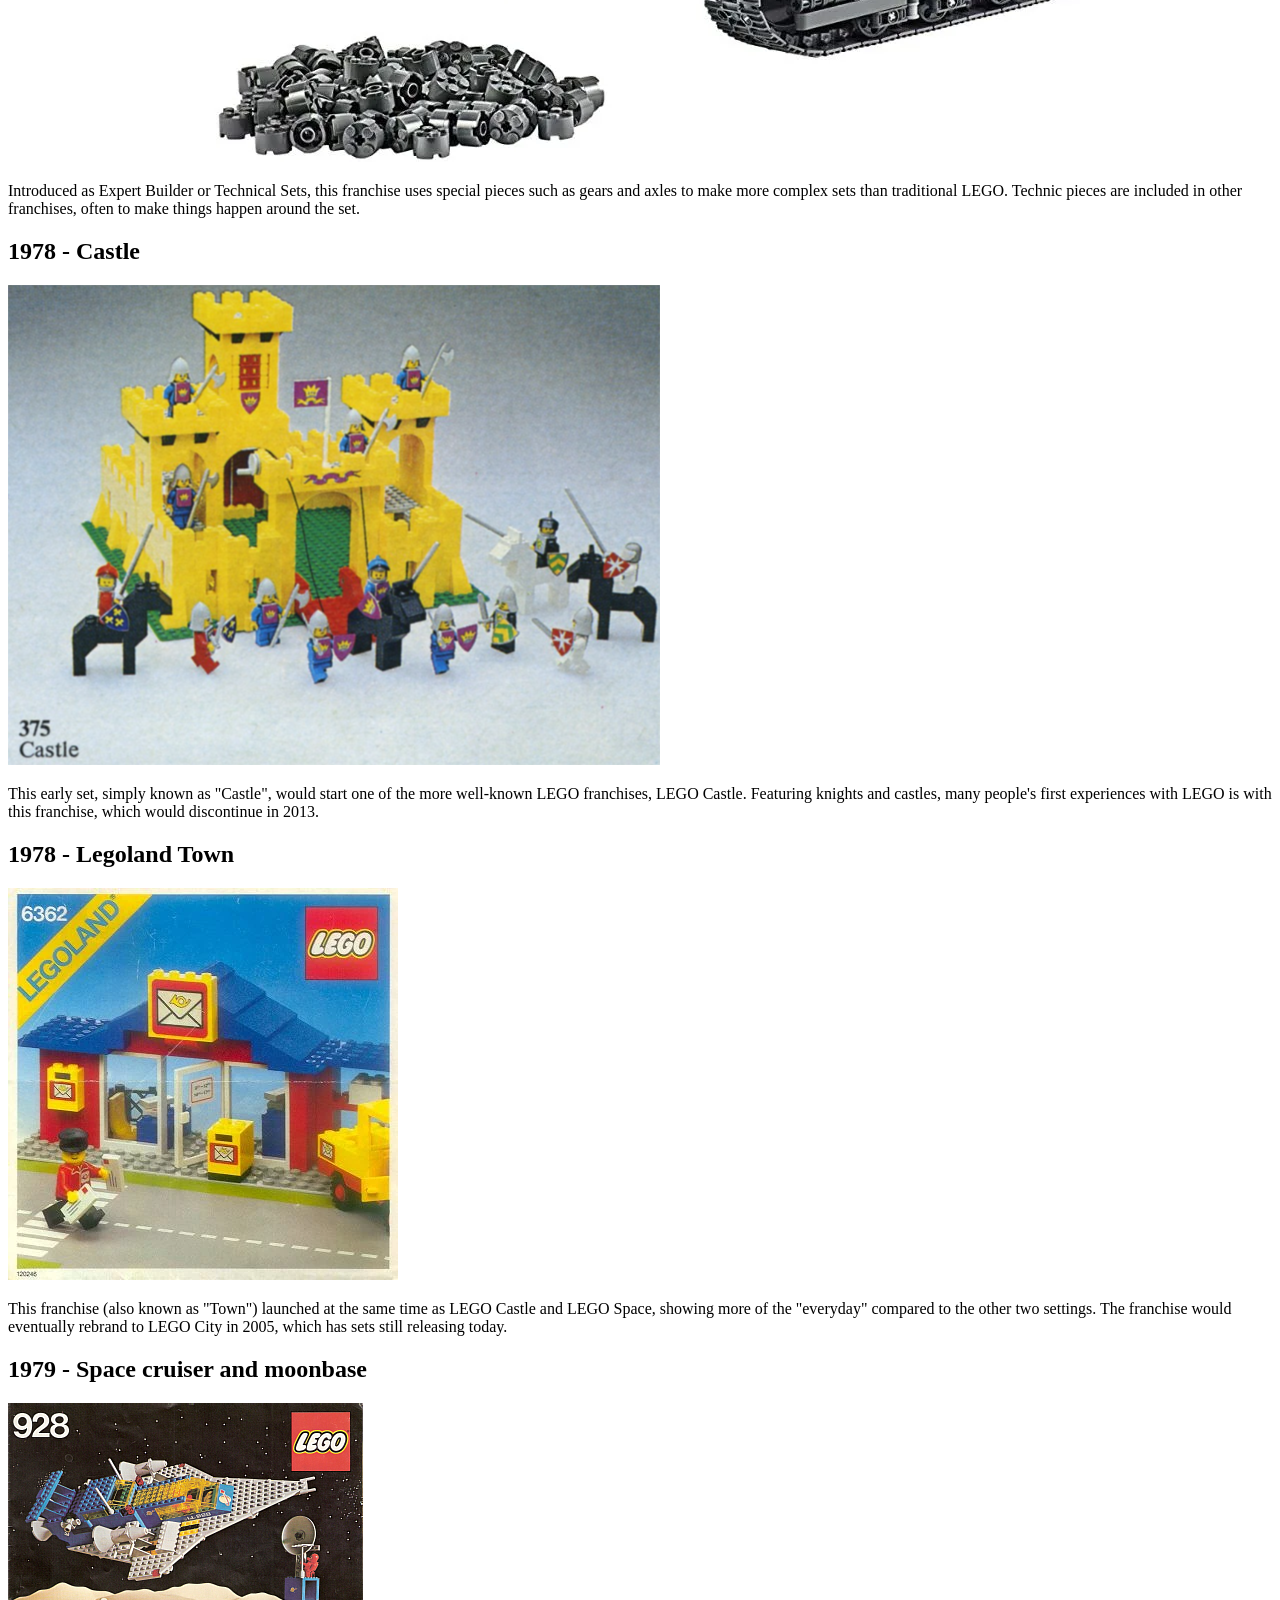
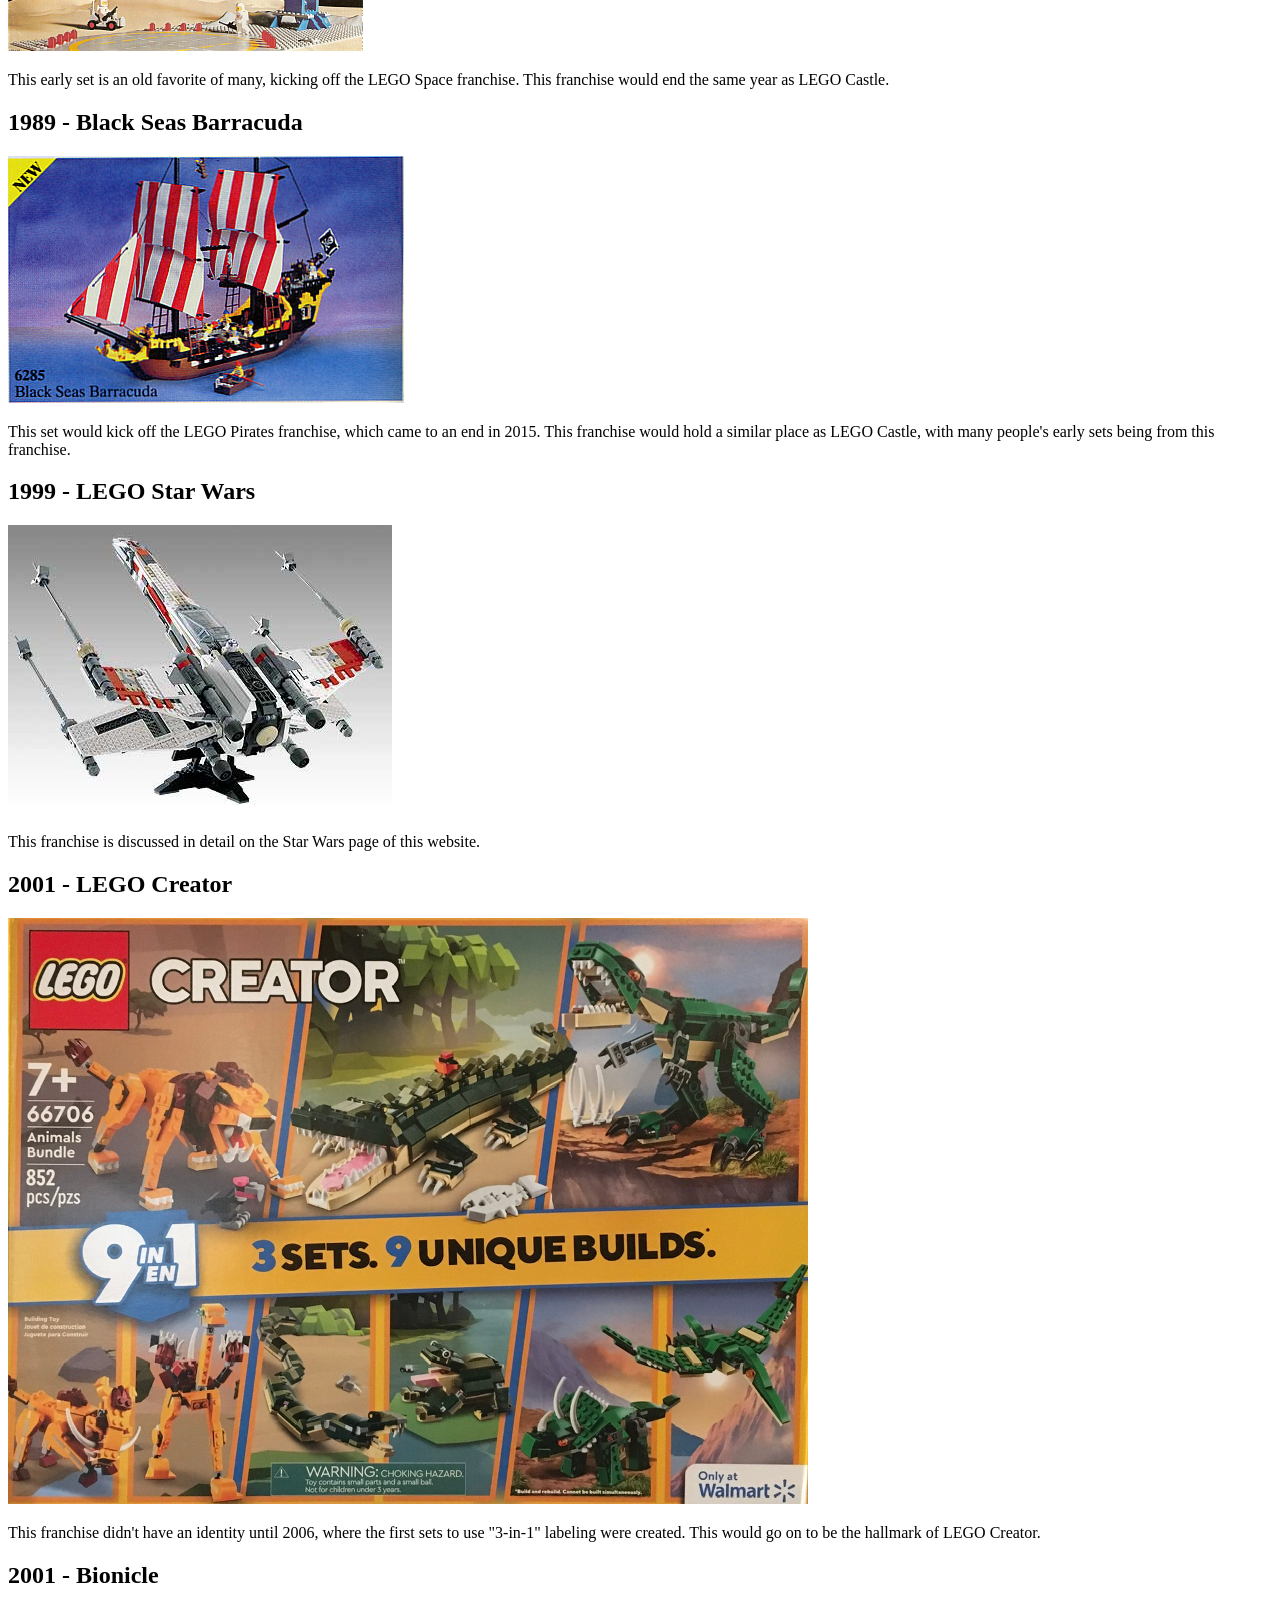
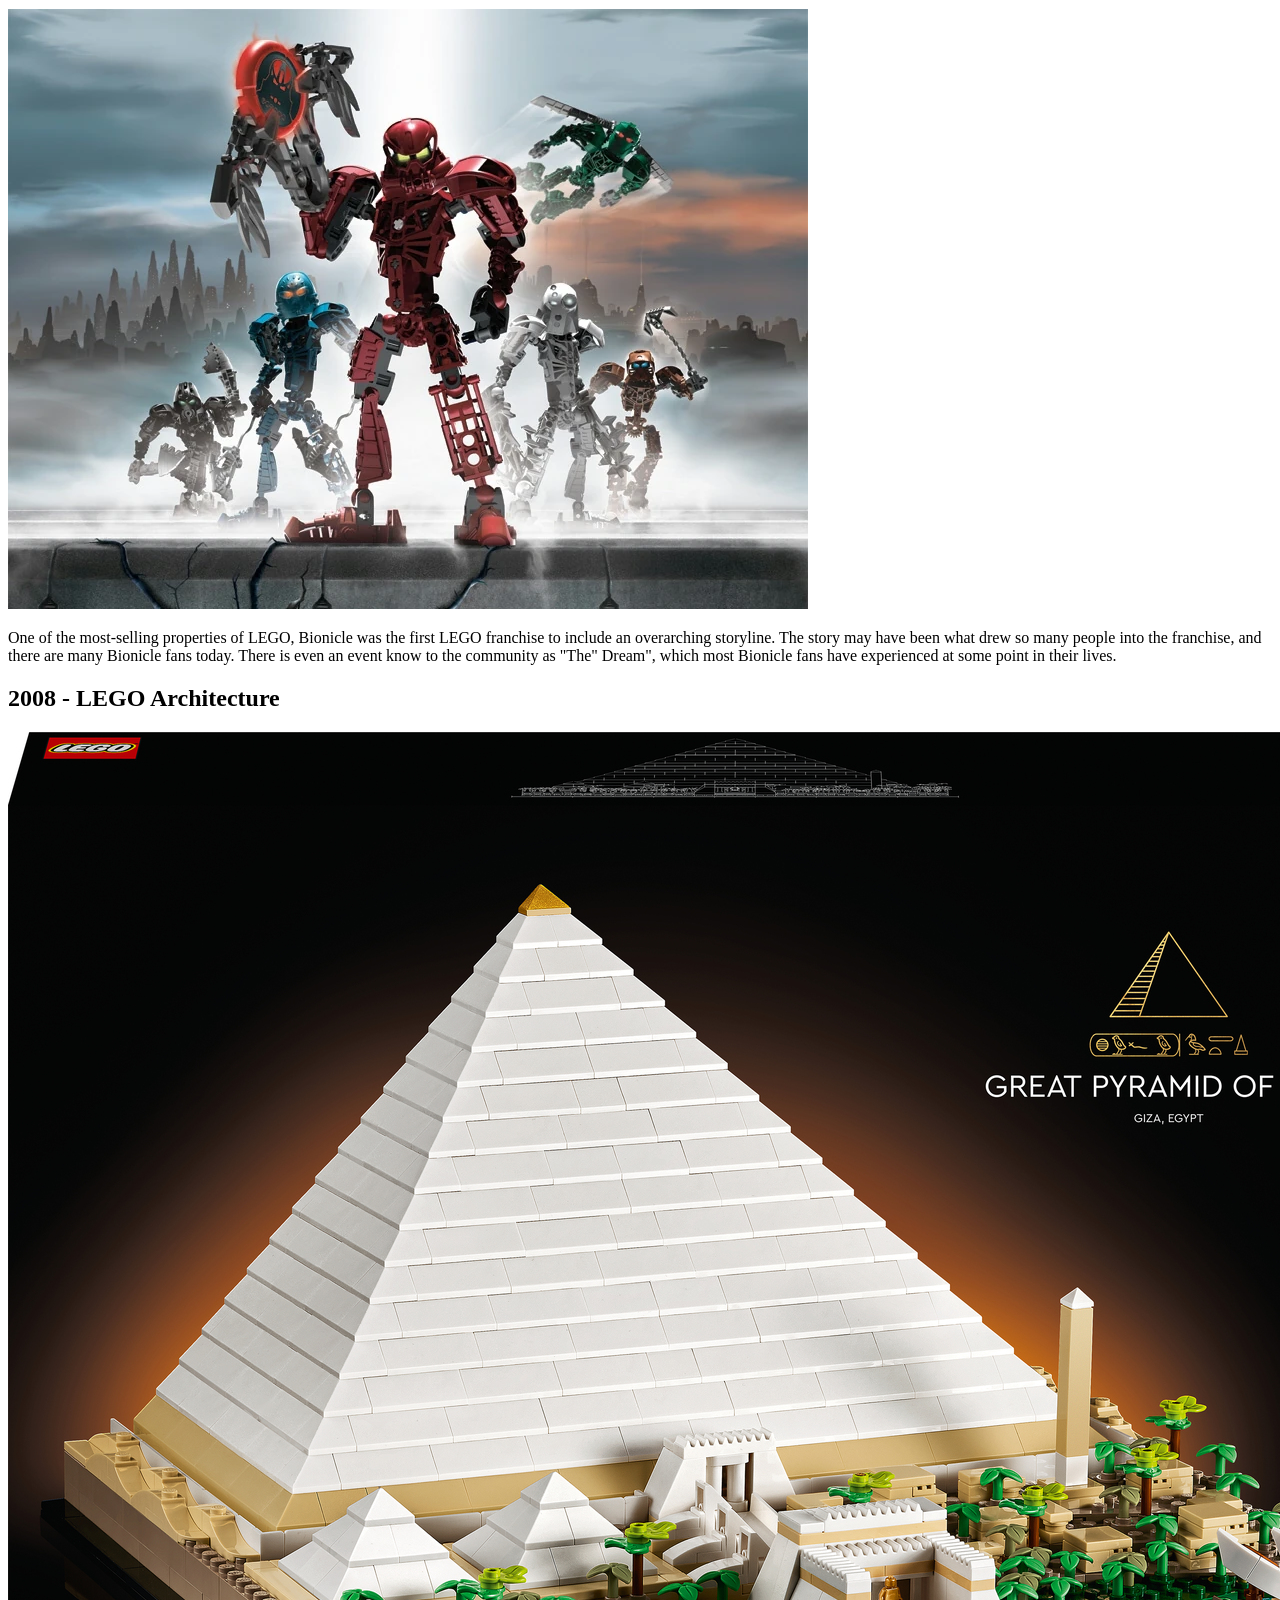
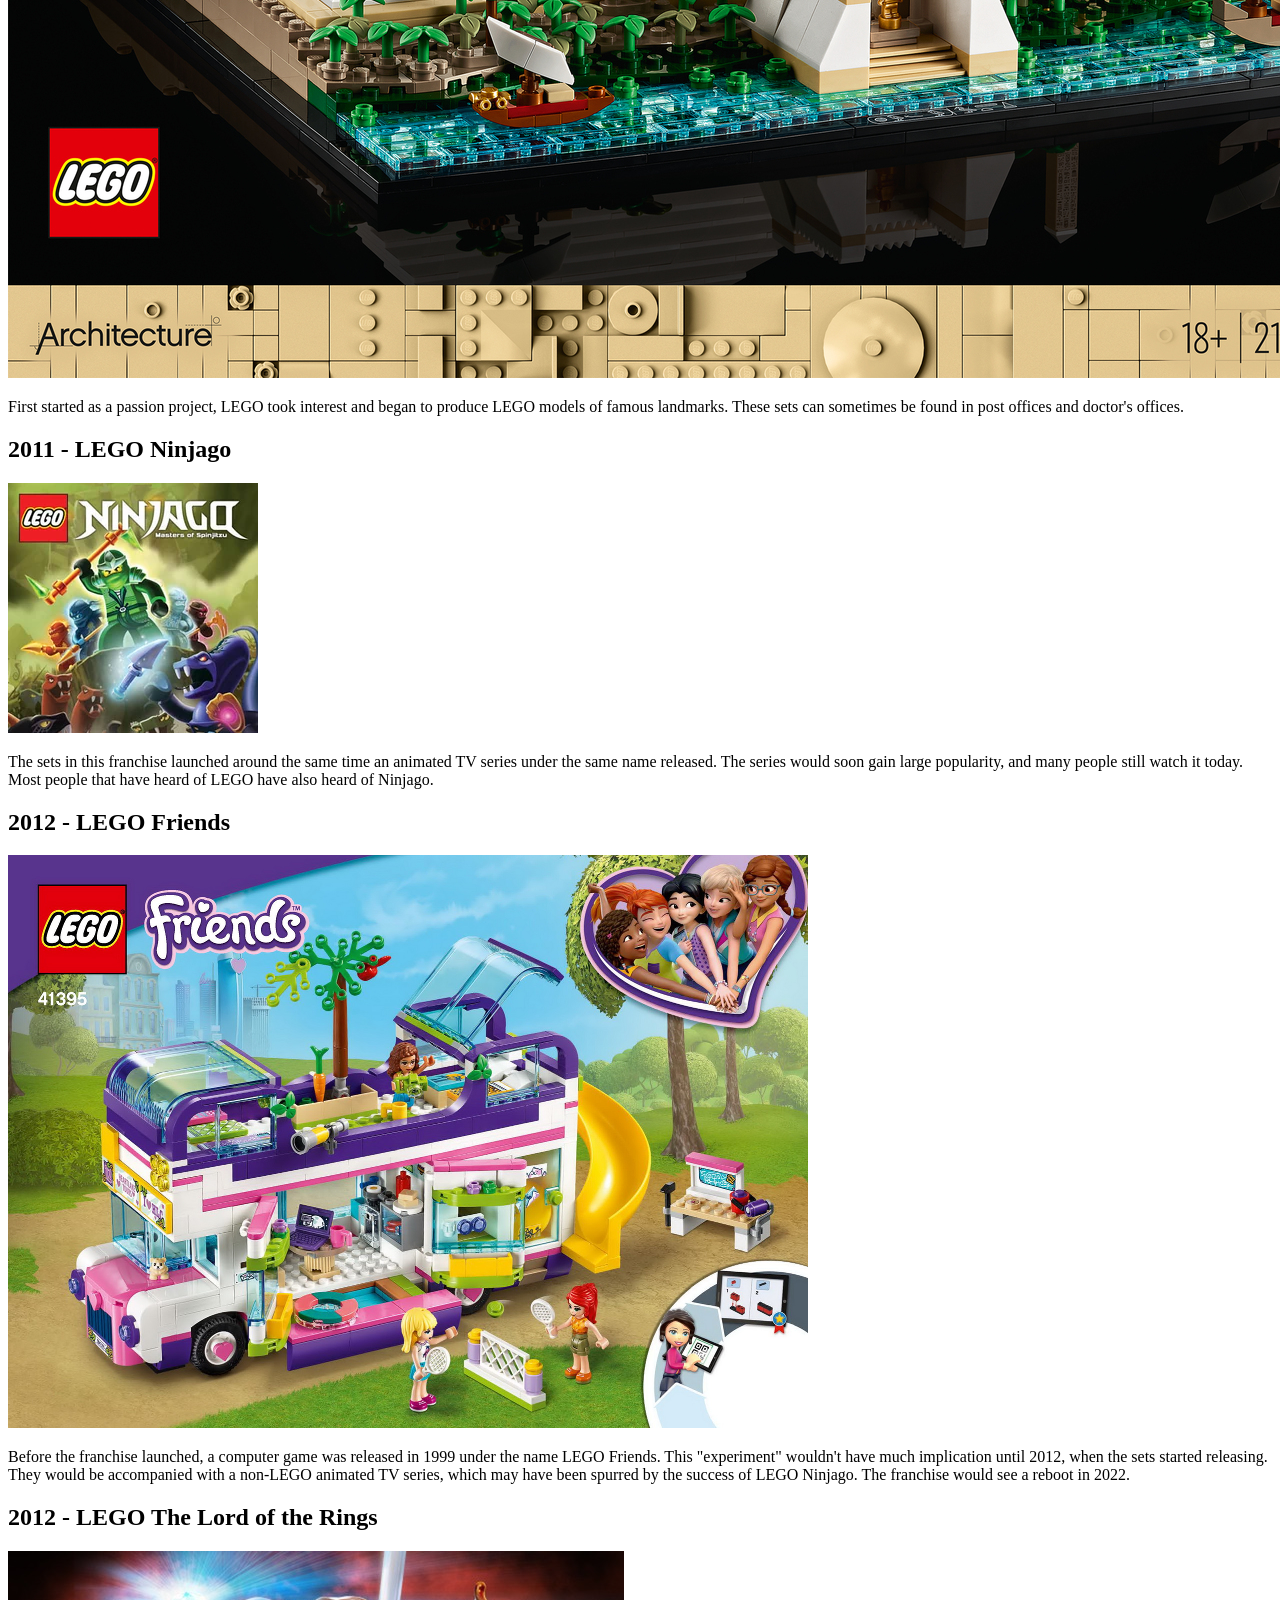
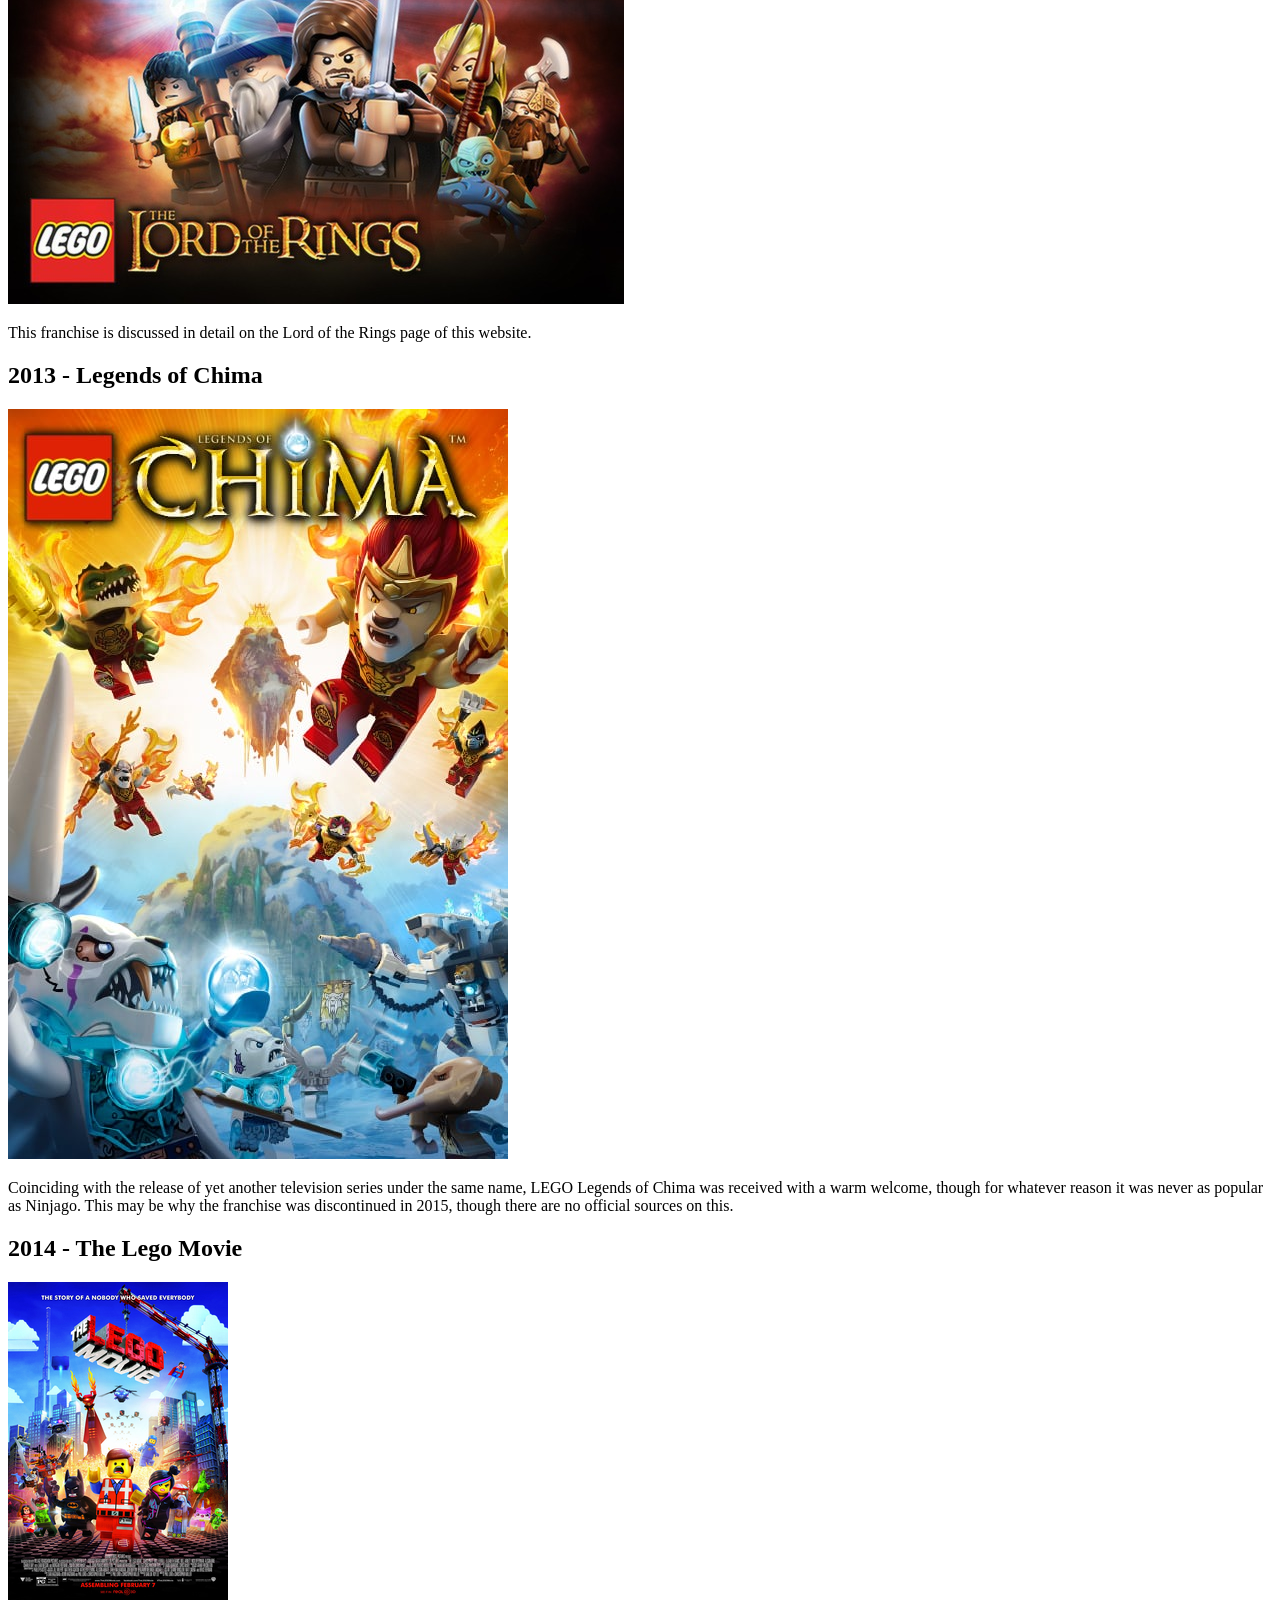
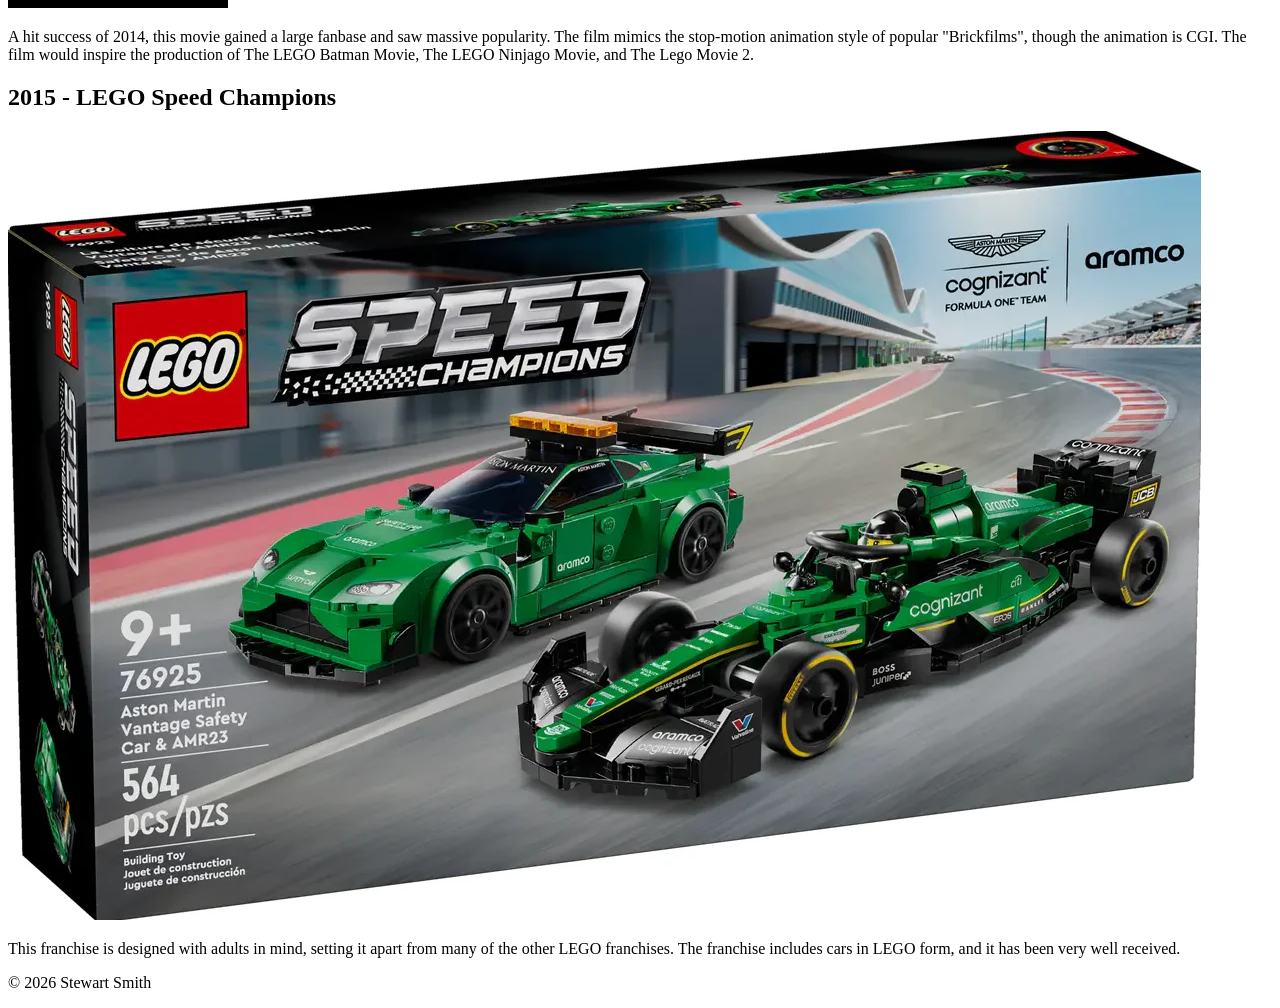
==== commit 8c38d976: "Added site plan, added logo, modified some HTML" ====
--- a/index.html
+++ b/index.html
@@ -3,18 +3,22 @@
 <head>
     <meta charset="UTF-8">
     <meta name="viewport" content="width=device-width, initial-scale=1.0">
+    <!-- <link rel="stylesheet" href="styles/styles.css"> -->
     <title>Document</title>
 </head>
 <body>
-    <h1>Stewart Smith</h1>
     <header>
-        <nav>
-            <ul>
-                <li><a href="#home">Home</a></li>
-                <li><a href="#SW">Star Wars</a></li>
-                <li><a href="#LOTR">Lord of The Rings</a></li>
-            </ul>
-        </nav>
+
+         <a href="index.html" id="logo_link">
+                <img class="logo" width=500 src="images/LEGO_Logo.png" alt="Logo">
+            </a>
+            <nav>
+                <a href="#">Home</a>
+                <a href="#">Star Wars</a>
+                <a href="#">Lord of The Rings</a>
+            </nav>
+
+     
     </header>
     <h1>Welcome!</h1>
     <img src="images/hero.webp" alt="hero image">
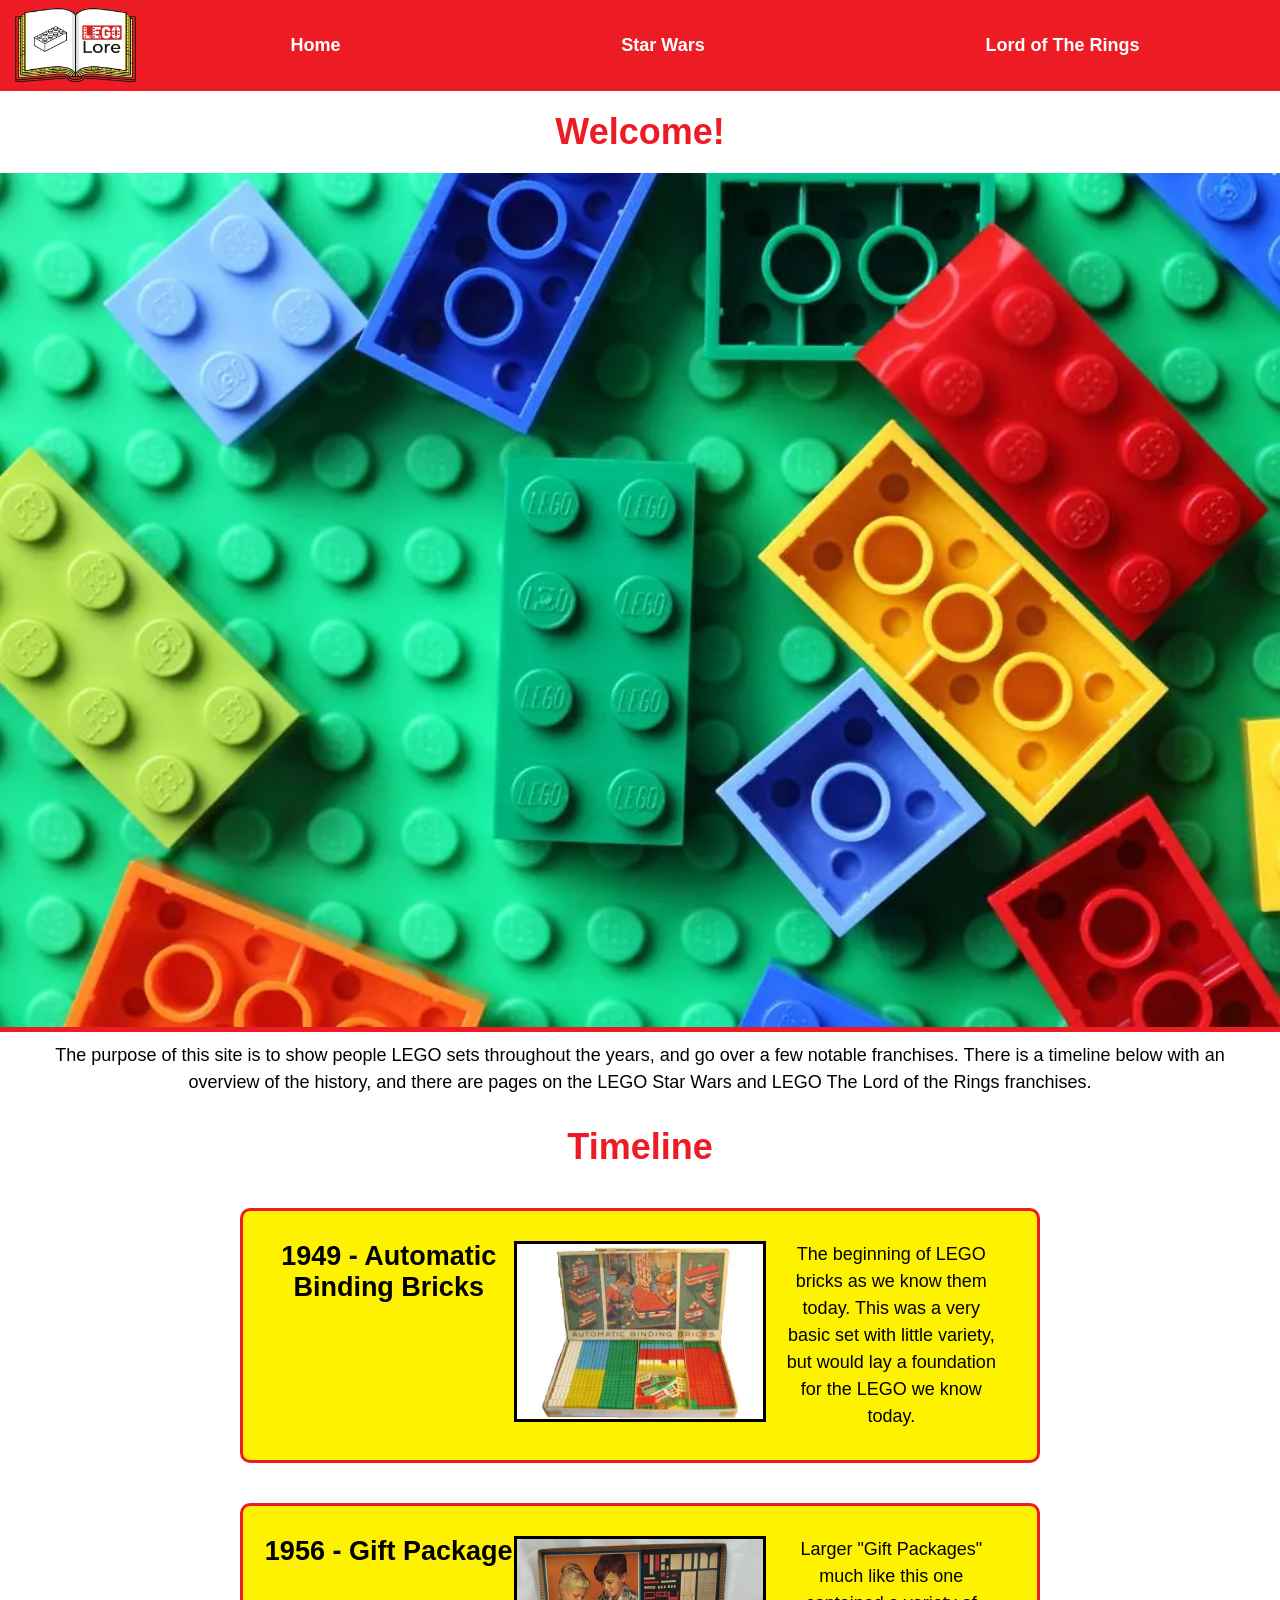
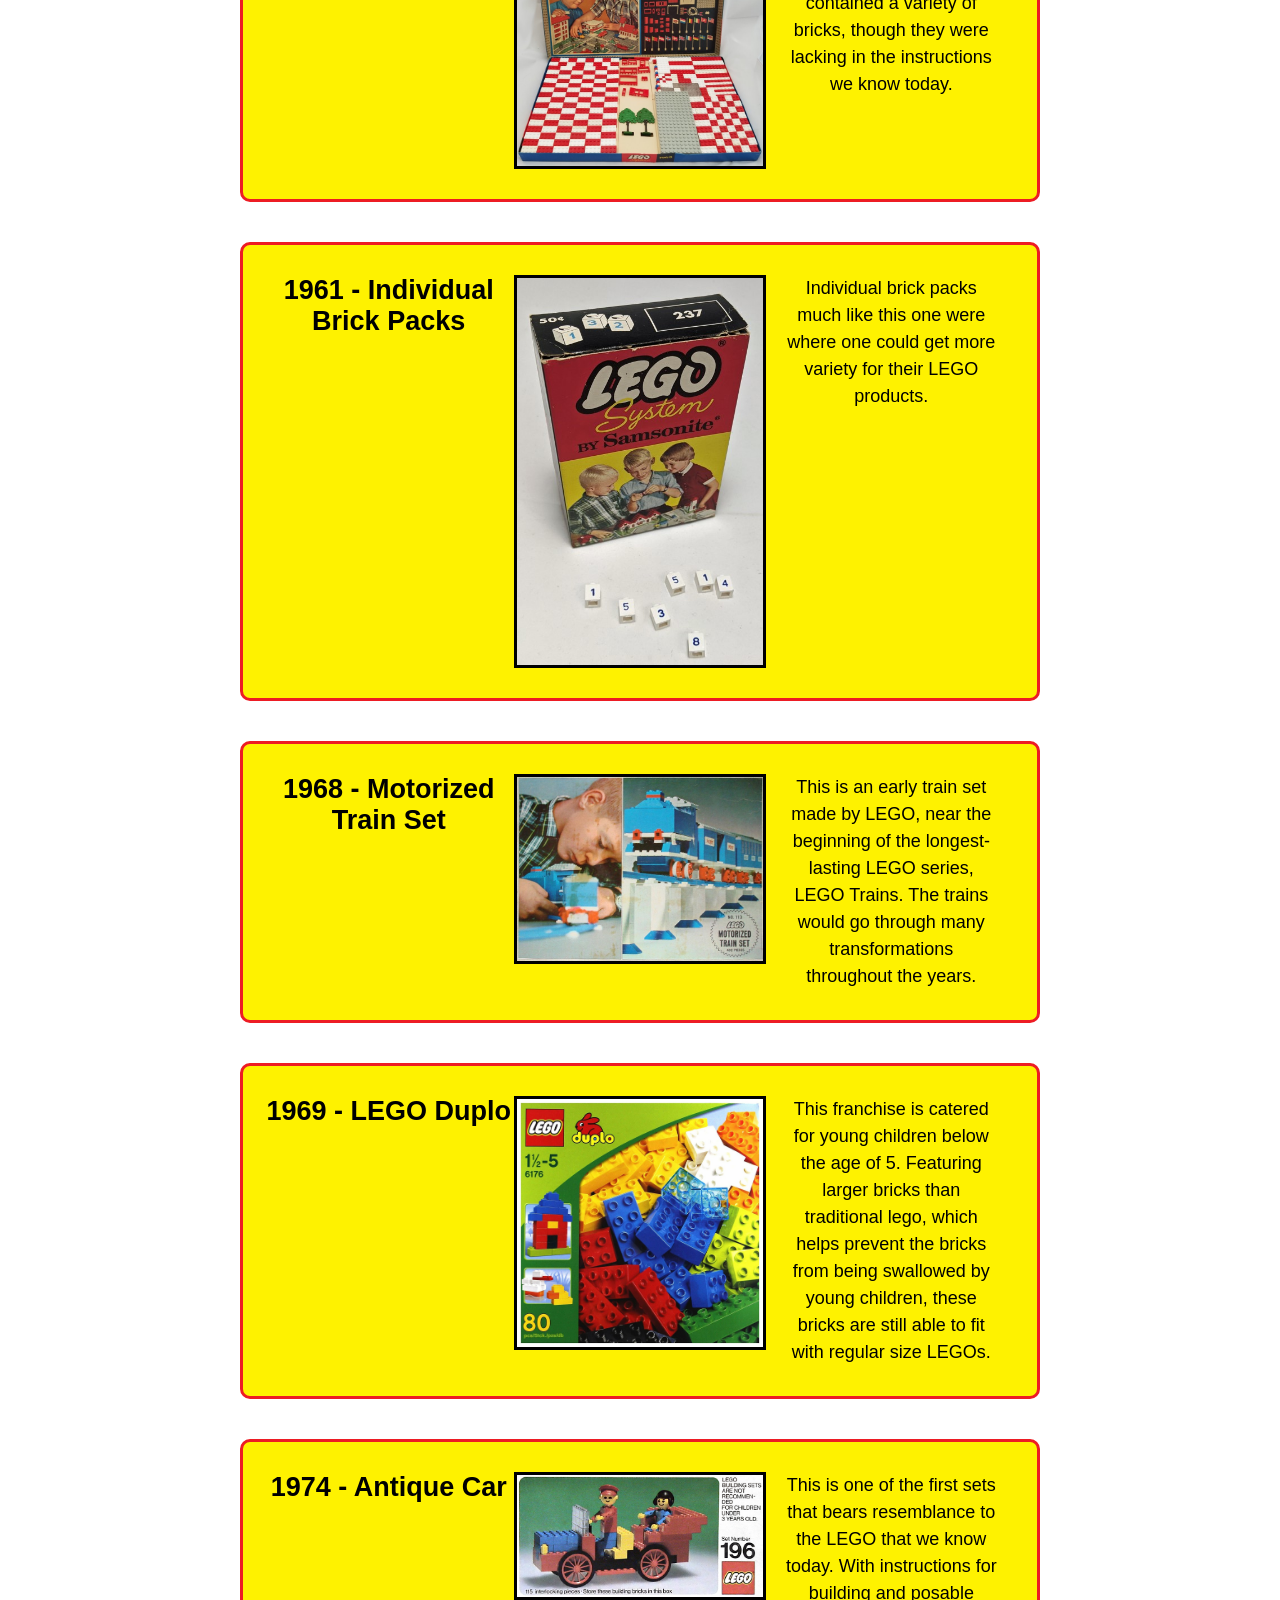
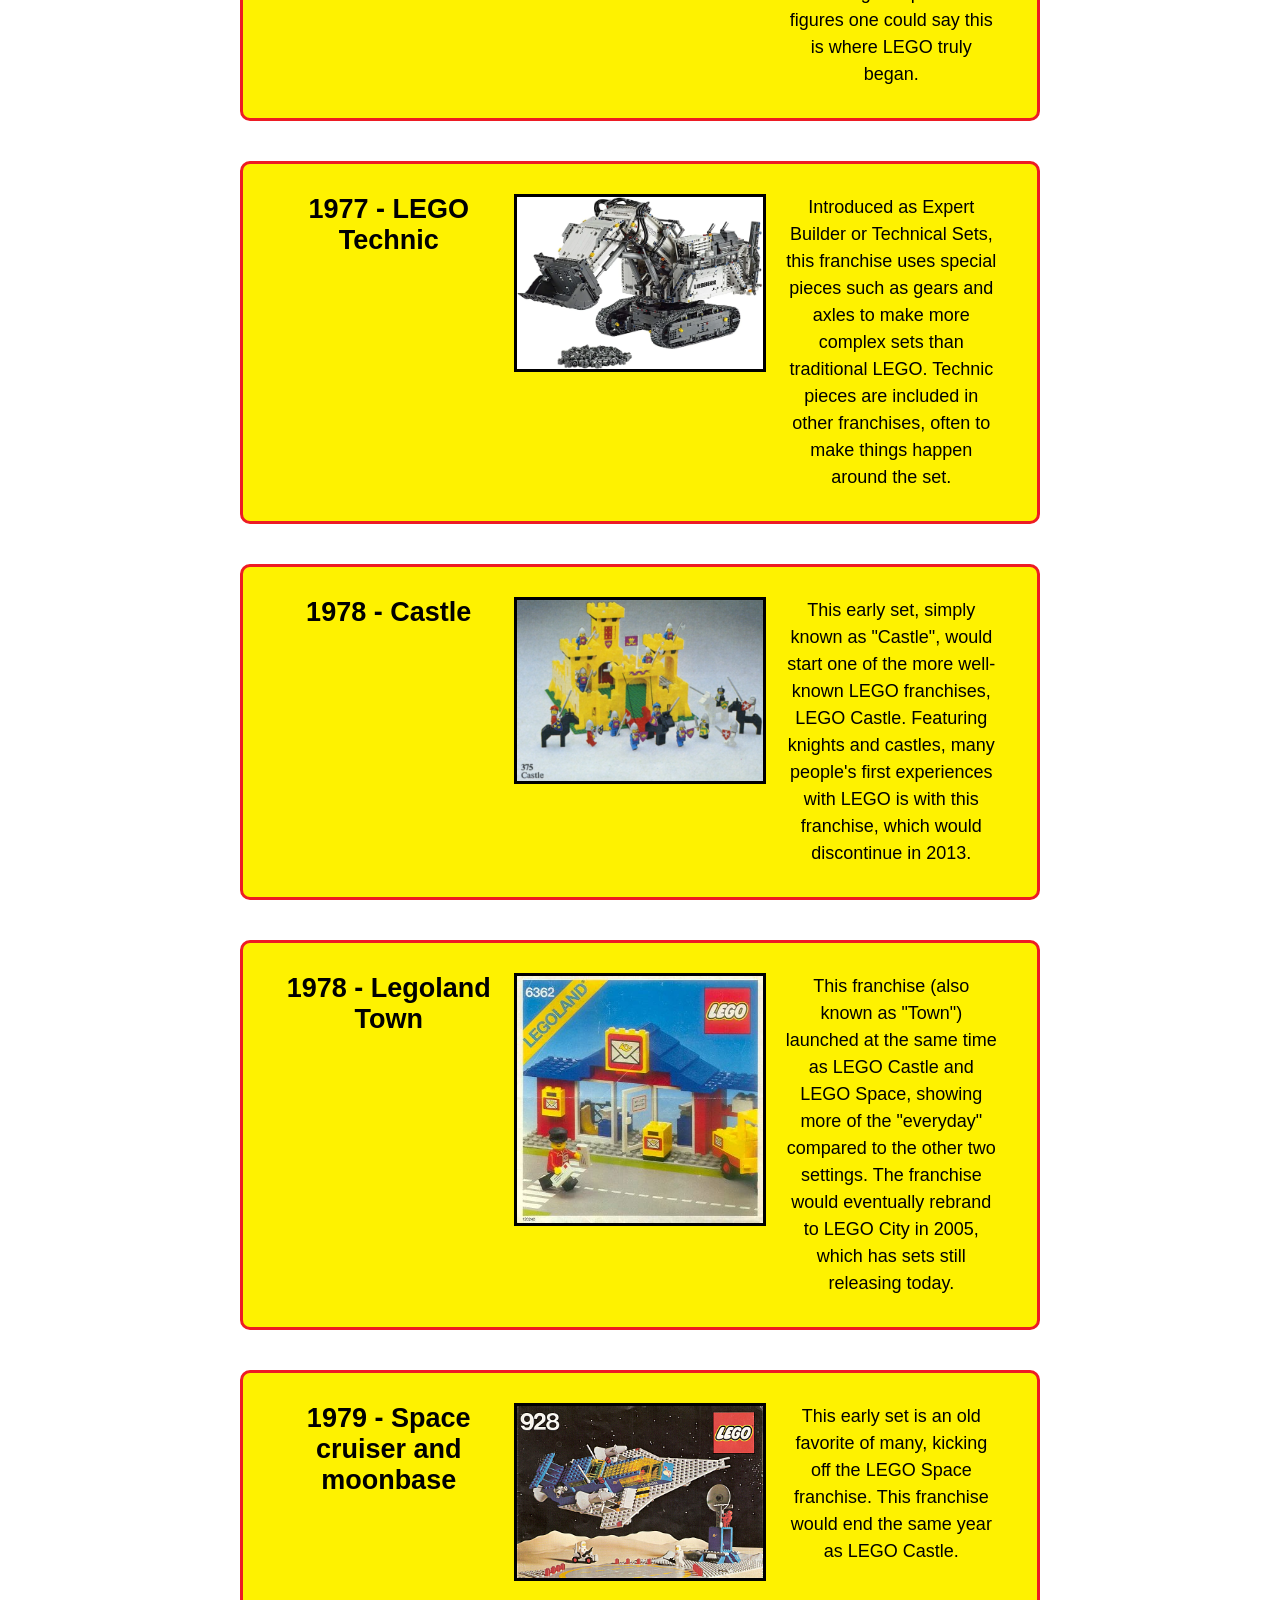
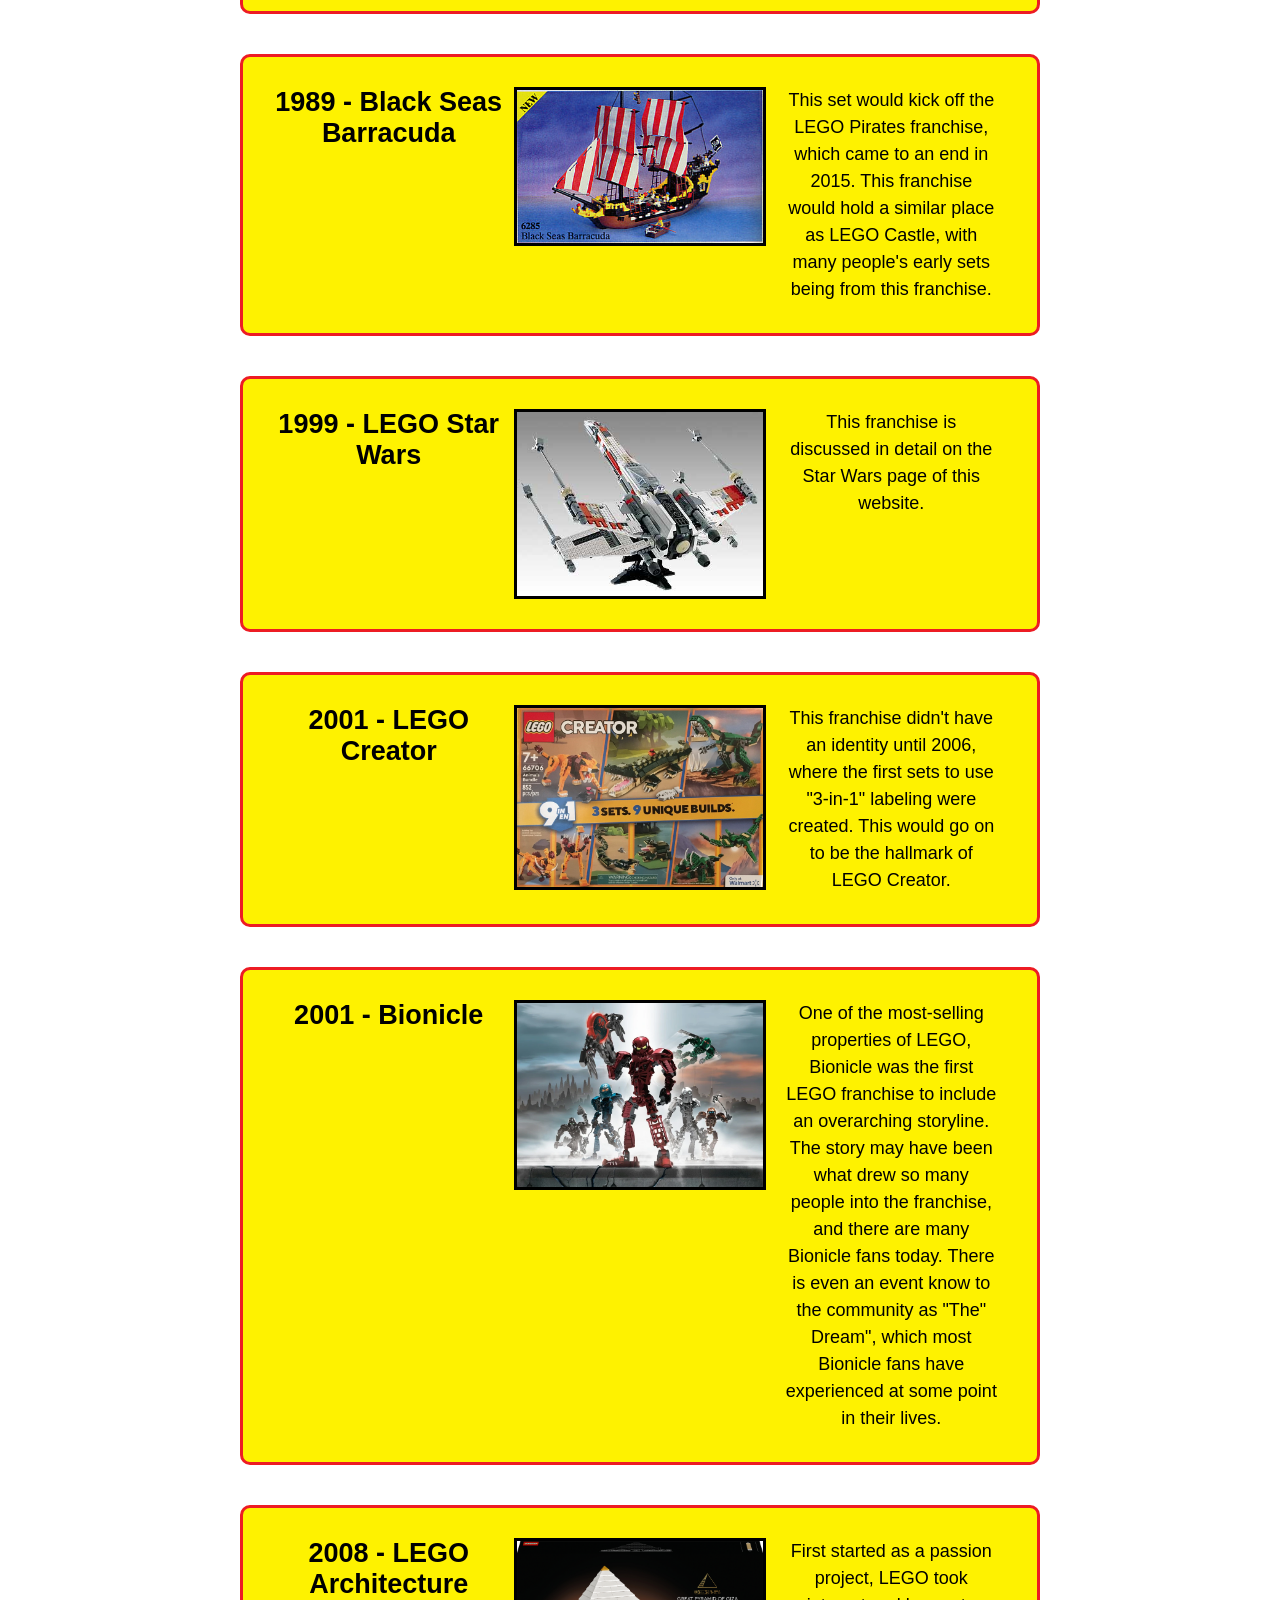
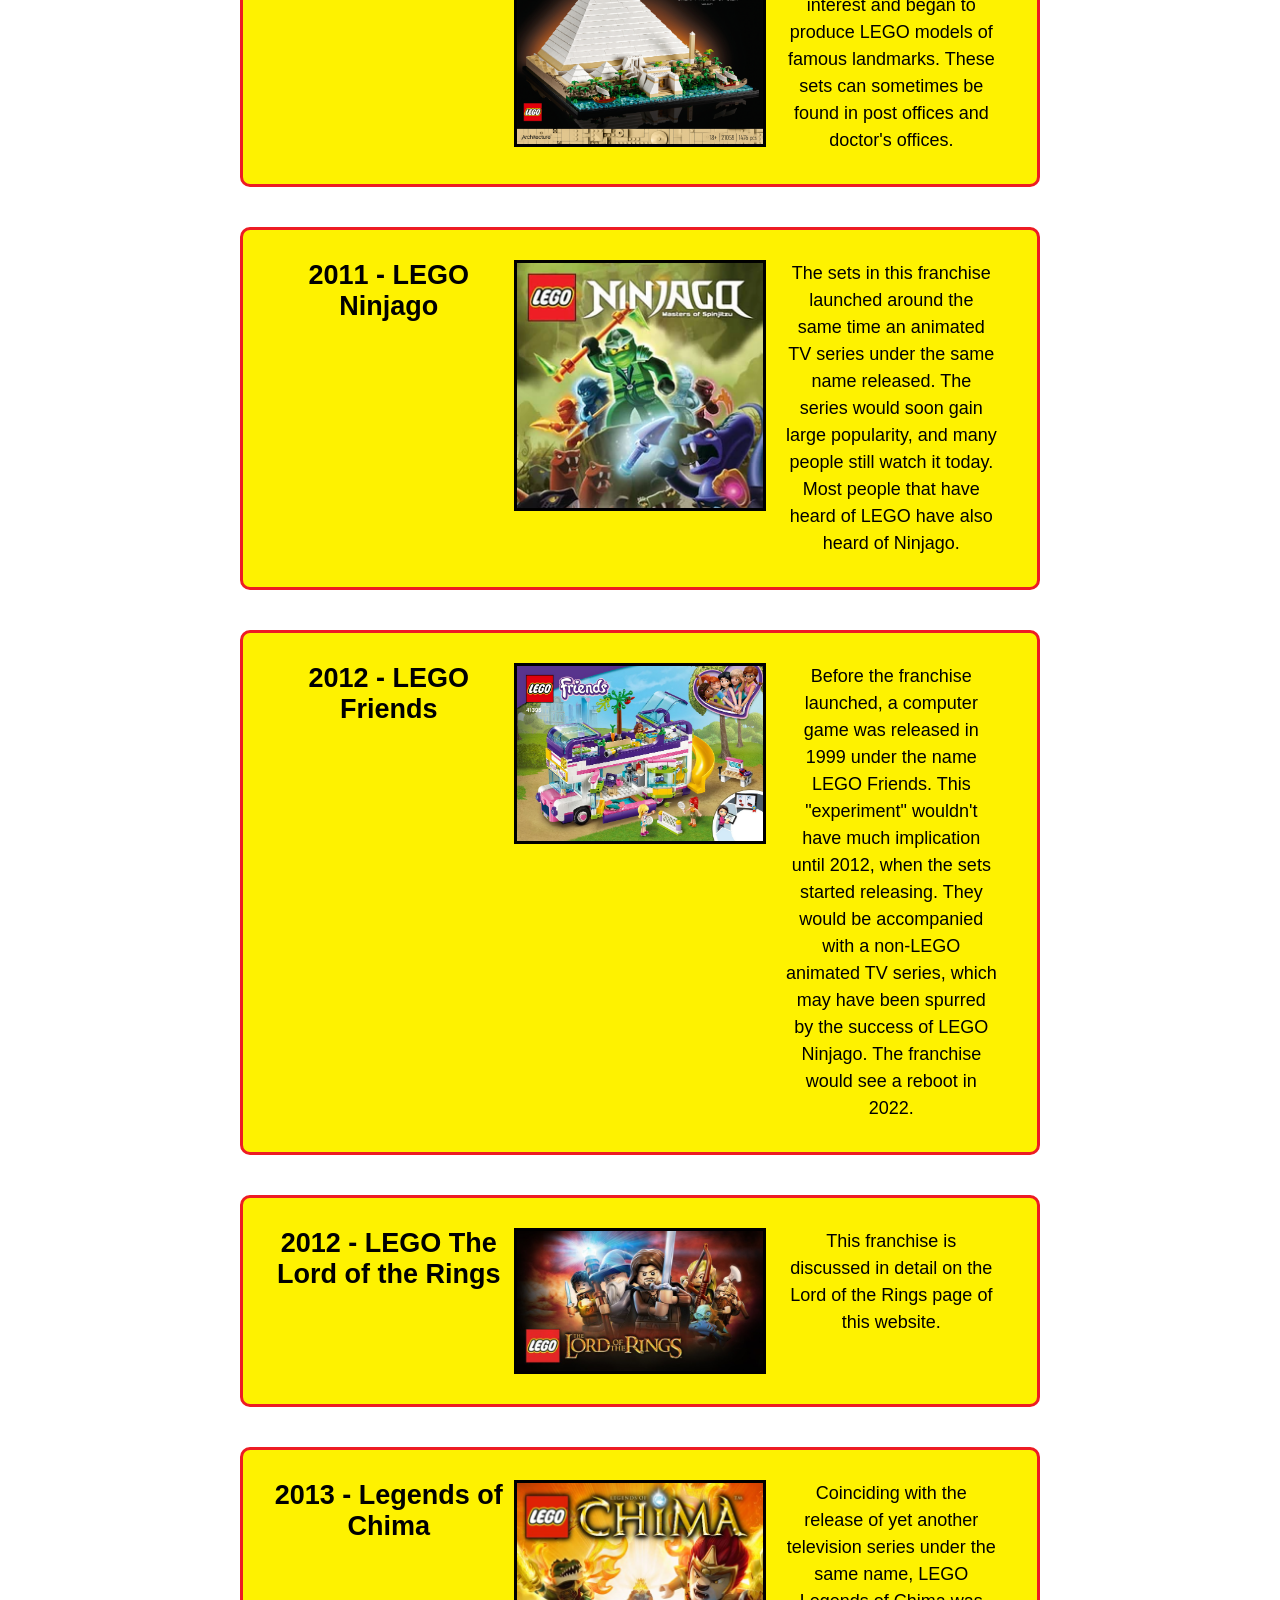
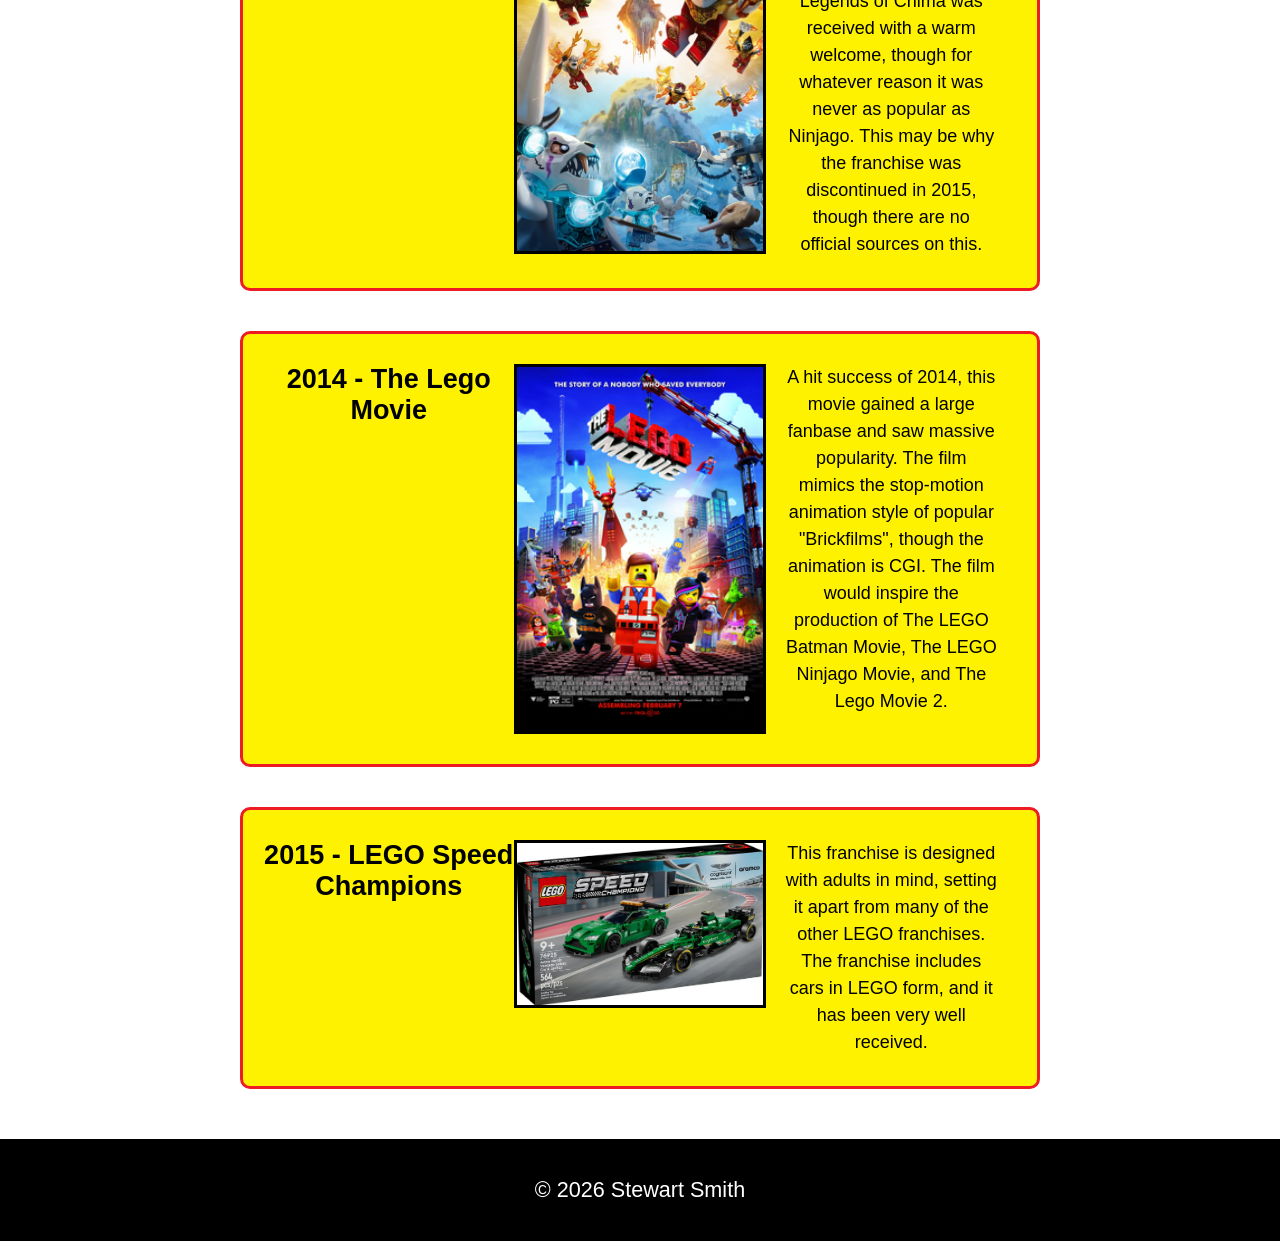
==== commit 98107434: "Rename stylesheet" ====
--- a/index.html
+++ b/index.html
@@ -1,194 +1,192 @@
 <!DOCTYPE html>
 <html lang="en">
+
 <head>
     <meta charset="UTF-8">
     <meta name="viewport" content="width=device-width, initial-scale=1.0">
-    <!-- <link rel="stylesheet" href="styles/styles.css"> -->
+    <link rel="stylesheet" href="styles/style.css">
     <title>Document</title>
 </head>
+
 <body>
     <header>
 
-         <a href="index.html" id="logo_link">
-                <img class="logo" width=500 src="images/LEGO_Logo.png" alt="Logo">
-            </a>
-            <nav>
-                <a href="#">Home</a>
-                <a href="#">Star Wars</a>
-                <a href="#">Lord of The Rings</a>
-            </nav>
-
-     
-    </header>
+        <a href="index.html" id="logo_link">
+            <img class="logo" width=500 src="images/LEGO_Logo.png" alt="Logo">
+        </a>
+        <nav>
+            <a href="#">Home</a>
+            <a href="sw.html">Star Wars</a>
+            <a href="lotr.html">Lord of The Rings</a>
+        </nav>
+    </header> 
     <h1>Welcome!</h1>
     <img src="images/hero.webp" alt="hero image">
     <p>The purpose of this site is to show people LEGO sets throughout the years, and go
-over a few notable franchises. There is a timeline below with an overview of the history, and
-there are pages on the LEGO Star Wars and LEGO The Lord of the Rings franchises.</p>
-<h1>Timeline</h1>
+        over a few notable franchises. There is a timeline below with an overview of the history, and
+        there are pages on the LEGO Star Wars and LEGO The Lord of the Rings franchises.</p>
+    <h1>Timeline</h1>
 
-<div id="1949">
-<h2>1949 - Automatic Binding Bricks</h2>
-<img src="images/automatic-binding-bricks.jpg" alt="automatic binding bricks">
-<p>The beginning of LEGO bricks as we know them today. This was a very basic set with little
-variety, but would lay a foundation for the LEGO we know today.</p>
-</div>
+    <div id="1949">
+        <h2>1949 - Automatic Binding Bricks</h2>
+        <img src="images/automatic-binding-bricks.jpg" alt="automatic binding bricks">
+        <p>The beginning of LEGO bricks as we know them today. This was a very basic set with little
+            variety, but would lay a foundation for the LEGO we know today.</p>
+    </div>
 
-<div id="1956">
-    <h2>1956 - Gift Package</h2>
-    <img src="images/gift-package.jpg" alt="gift package">
-    <p>Larger "Gift Packages" much like this one contained a variety of bricks, though they were
-lacking in the instructions we know today.</p>
-</div>
+    <div id="1956">
+        <h2>1956 - Gift Package</h2>
+        <img src="images/gift-package.jpg" alt="gift package">
+        <p>Larger "Gift Packages" much like this one contained a variety of bricks, though they were
+            lacking in the instructions we know today.</p>
+    </div>
 
-<div id="1961">
-    <h2>1961 - Individual Brick Packs</h2>
-    <img src="images/numbered-bricks.jpg" alt="numbered bricks">
-    <p>Individual brick packs much like this one were where one could get more variety for their LEGO
-    products.</p>
-</div>
+    <div id="1961">
+        <h2>1961 - Individual Brick Packs</h2>
+        <img src="images/numbered-bricks.jpg" alt="numbered bricks">
+        <p>Individual brick packs much like this one were where one could get more variety for their LEGO
+            products.</p>
+    </div>
 
-<div id="1968">
-    <h2>1968 - Motorized Train Set</h2>
-    <img src="images/motorized-train.jpg" alt="motorized train">
-    <p>This is an early train set made by LEGO, near the beginning of the longest-lasting LEGO series,
-    LEGO Trains. The trains would go through many transformations throughout the years.</p>
-</div>
+    <div id="1968">
+        <h2>1968 - Motorized Train Set</h2>
+        <img src="images/motorized-train.jpg" alt="motorized train">
+        <p>This is an early train set made by LEGO, near the beginning of the longest-lasting LEGO series,
+            LEGO Trains. The trains would go through many transformations throughout the years.</p>
+    </div>
 
-<div id="1969">
-    <h2>1969 - LEGO Duplo</h2>
-    <img src="images/duplo.jpg" alt="LEGO Duplo">
-    <p>This franchise is catered for young children below the age of 5. Featuring larger bricks than
-    traditional lego, which helps prevent the bricks from being swallowed by young children, these
-    bricks are still able to fit with regular size LEGOs.</p>
-</div>
-<div id="1974">
-    <h2>1974 - Antique Car</h2>
-    <img src="images/antique-car.jpg" alt="antique car">
-    <p>This is one of the first sets that bears resemblance to the LEGO that we know today. With
-    instructions for building and posable figures one could say this is where LEGO truly began.
-    </p>
-</div>
+    <div id="1969">
+        <h2>1969 - LEGO Duplo</h2>
+        <img src="images/duplo.jpg" alt="LEGO Duplo">
+        <p>This franchise is catered for young children below the age of 5. Featuring larger bricks than
+            traditional lego, which helps prevent the bricks from being swallowed by young children, these
+            bricks are still able to fit with regular size LEGOs.</p>
+    </div>
+    <div id="1974">
+        <h2>1974 - Antique Car</h2>
+        <img src="images/antique-car.jpg" alt="antique car">
+        <p>This is one of the first sets that bears resemblance to the LEGO that we know today. With
+            instructions for building and posable figures one could say this is where LEGO truly began.
+        </p>
+    </div>
 
-<div id="1977">
-    <h2>1977 - LEGO Technic</h2>
-    <img src="images/technic.webp" alt="LEGO Technic">
-    <p>Introduced as Expert Builder or Technical Sets, this franchise uses special pieces such as gears
-    and axles to make more complex sets than traditional LEGO. Technic pieces are included in
-    other franchises, often to make things happen around the set.</p>
-</div>
+    <div id="1977">
+        <h2>1977 - LEGO Technic</h2>
+        <img src="images/technic.webp" alt="LEGO Technic">
+        <p>Introduced as Expert Builder or Technical Sets, this franchise uses special pieces such as gears
+            and axles to make more complex sets than traditional LEGO. Technic pieces are included in
+            other franchises, often to make things happen around the set.</p>
+    </div>
 
-<div id="1978">
-    <h2>1978 - Castle</h2>
-    <img src="images/castle.png" alt="castle">
-    <p>This early set, simply known as "Castle", would start one of the more well-known LEGO
-    franchises, LEGO Castle. Featuring knights and castles, many people's first experiences with
-    LEGO is with this franchise, which would discontinue in 2013.</p>
-</div>
+    <div id="1978">
+        <h2>1978 - Castle</h2>
+        <img src="images/castle.png" alt="castle">
+        <p>This early set, simply known as "Castle", would start one of the more well-known LEGO
+            franchises, LEGO Castle. Featuring knights and castles, many people's first experiences with
+            LEGO is with this franchise, which would discontinue in 2013.</p>
+    </div>
 
-<div id="1978">
-    <h2>1978 - Legoland Town</h2>
-    <img src="images/legoland.webp" alt="Legoland Town">
-    <p>This franchise (also known as "Town") launched at the same time as LEGO Castle and LEGO
-    Space, showing more of the "everyday" compared to the other two settings. The franchise would
-    eventually rebrand to LEGO City in 2005, which has sets still releasing today.</p>
-</div>
+    <div id="1978-1">
+        <h2>1978 - Legoland Town</h2>
+        <img src="images/legoland.webp" alt="Legoland Town">
+        <p>This franchise (also known as "Town") launched at the same time as LEGO Castle and LEGO
+            Space, showing more of the "everyday" compared to the other two settings. The franchise would
+            eventually rebrand to LEGO City in 2005, which has sets still releasing today.</p>
+    </div>
 
-<div id="1979">
-    <h2>1979 - Space cruiser and moonbase</h2>
-    <img src="images/galaxy-explorer.png" alt="Space cruiser and moonbase">
-    <p>This early set is an old favorite of many, kicking off the LEGO Space franchise. This franchise
-    would end the same year as LEGO Castle.</p>
-</div>
+    <div id="1979">
+        <h2>1979 - Space cruiser and moonbase</h2>
+        <img src="images/galaxy-explorer.png" alt="Space cruiser and moonbase">
+        <p>This early set is an old favorite of many, kicking off the LEGO Space franchise. This franchise
+            would end the same year as LEGO Castle.</p>
+    </div>
 
-<div id="1989">
-    <h2>1989 - Black Seas Barracuda</h2>
-    <img src="images/black-seas-barracuda.png" alt="Black Seas Barracuda">
-    <p>This set would kick off the LEGO Pirates franchise, which came to an end in 2015. This
-    franchise would hold a similar place as LEGO Castle, with many people's early sets being from
-    this franchise.</p>
-</div>
+    <div id="1989">
+        <h2>1989 - Black Seas Barracuda</h2>
+        <img src="images/black-seas-barracuda.png" alt="Black Seas Barracuda">
+        <p>This set would kick off the LEGO Pirates franchise, which came to an end in 2015. This
+            franchise would hold a similar place as LEGO Castle, with many people's early sets being from
+            this franchise.</p>
+    </div>
 
-<div id="1999">
-    <h2>1999 - LEGO Star Wars</h2>
-    <img src="images/star-wars.png" alt="LEGO Star Wars">
-    <p>This franchise is discussed in detail on the Star Wars page of this website.</p>
-</div>
+    <div id="1999">
+        <h2>1999 - LEGO Star Wars</h2>
+        <img src="images/star-wars.png" alt="LEGO Star Wars">
+        <p>This franchise is discussed in detail on the Star Wars page of this website.</p>
+    </div>
 
-<div id="2001">
-    <h2>2001 - LEGO Creator</h2>
-    <img src="images/creator.png" alt="LEGO Creator">
-    <p>This franchise didn't have an identity until 2006, where the first sets to use "3-in-1" labeling were
-    created. This would go on to be the hallmark of LEGO Creator.</p>
-</div>
+    <div id="2001">
+        <h2>2001 - LEGO Creator</h2>
+        <img src="images/creator.png" alt="LEGO Creator">
+        <p>This franchise didn't have an identity until 2006, where the first sets to use "3-in-1" labeling were
+            created. This would go on to be the hallmark of LEGO Creator.</p>
+    </div>
 
-<div id="2001">
-    <h2>2001 - Bionicle</h2>
-    <img src="images/bionicle.webp" alt="Bionicle">
-    <p>One of the most-selling properties of LEGO, Bionicle was the first LEGO franchise to include an
-    overarching storyline. The story may have been what drew so many people into the franchise,
-    and there are many Bionicle fans today. There is even an event know to the community as "The"
-Dream", which most Bionicle fans have experienced at some point in their lives.</p>
-</div>
+    <div id="2001-1">
+        <h2>2001 - Bionicle</h2>
+        <img src="images/bionicle.webp" alt="Bionicle">
+        <p>One of the most-selling properties of LEGO, Bionicle was the first LEGO franchise to include an
+            overarching storyline. The story may have been what drew so many people into the franchise,
+            and there are many Bionicle fans today. There is even an event know to the community as "The"
+            Dream", which most Bionicle fans have experienced at some point in their lives.</p>
+    </div>
 
-<div id="2008">
-    <h2>2008 - LEGO Architecture</h2>
-    <img src="images/architecture.jpg" alt="LEGO Architecture">
-    <p>First started as a passion project, LEGO took interest and began to produce LEGO models of
-    famous landmarks. These sets can sometimes be found in post offices and doctor's offices.</p>
-</div>
+    <div id="2008">
+        <h2>2008 - LEGO Architecture</h2>
+        <img src="images/architecture.jpg" alt="LEGO Architecture">
+        <p>First started as a passion project, LEGO took interest and began to produce LEGO models of
+            famous landmarks. These sets can sometimes be found in post offices and doctor's offices.</p>
+    </div>
 
-<div id="2011">
-    <h2>2011 - LEGO Ninjago</h2>
-    <img src="images/ninjago.webp" alt="LEGO Ninjago">
-    <p>The sets in this franchise launched around the same time an animated TV series under the same
-    name released. The series would soon gain large popularity, and many people still watch it today.
-    Most people that have heard of LEGO have also heard of Ninjago.</p>
-</div>
+    <div id="2011">
+        <h2>2011 - LEGO Ninjago</h2>
+        <img src="images/ninjago.webp" alt="LEGO Ninjago">
+        <p>The sets in this franchise launched around the same time an animated TV series under the same
+            name released. The series would soon gain large popularity, and many people still watch it today.
+            Most people that have heard of LEGO have also heard of Ninjago.</p>
+    </div>
 
-<div id="2012">
-    <h2>2012 - LEGO Friends</h2>
-    <img src="images/friends.png" alt="LEGO Friends">
-    <p>Before the franchise launched, a computer game was released in 1999 under the name LEGO
-    Friends. This "experiment" wouldn't have much implication until 2012, when the sets started
-    releasing. They would be accompanied with a non-LEGO animated TV series, which may have
-    been spurred by the success of LEGO Ninjago. The franchise would see a reboot in 2022.</p>
-</div>
+    <div id="2012">
+        <h2>2012 - LEGO Friends</h2>
+        <img src="images/friends.png" alt="LEGO Friends">
+        <p>Before the franchise launched, a computer game was released in 1999 under the name LEGO
+            Friends. This "experiment" wouldn't have much implication until 2012, when the sets started
+            releasing. They would be accompanied with a non-LEGO animated TV series, which may have
+            been spurred by the success of LEGO Ninjago. The franchise would see a reboot in 2022.</p>
+    </div>
 
-<div id="2012">
-    <h2>2012 - LEGO The Lord of the Rings</h2>
-    <img src="images/lotr.jpg" alt="LEGO The Lord of the Rings">
-    <p>This franchise is discussed in detail on the Lord of the Rings page of this website.</p>
-</div>
+    <div id="2012-1">
+        <h2>2012 - LEGO The Lord of the Rings</h2>
+        <img src="images/lotr.jpg" alt="LEGO The Lord of the Rings">
+        <p>This franchise is discussed in detail on the Lord of the Rings page of this website.</p>
+    </div>
 
-<div id="2013">
-    <h2>2013 - Legends of Chima</h2>
-    <img src="images/chima.jpg" alt="Legends of Chima">
-    <p>Coinciding with the release of yet another television series under the same name, LEGO Legends
-    of Chima was received with a warm welcome, though for whatever reason it was never as
-    popular as Ninjago. This may be why the franchise was discontinued in 2015, though there are
-    no official sources on this.</p>
-</div>
+    <div id="2013">
+        <h2>2013 - Legends of Chima</h2>
+        <img src="images/chima.jpg" alt="Legends of Chima">
+        <p>Coinciding with the release of yet another television series under the same name, LEGO Legends
+            of Chima was received with a warm welcome, though for whatever reason it was never as
+            popular as Ninjago. This may be why the franchise was discontinued in 2015, though there are
+            no official sources on this.</p>
+    </div>
 
-<div id="2014">
-    <h2>2014 - The Lego Movie</h2>
-    <img src="images/lego-movie.jpg" alt="The Lego Movie">
-    <p>A hit success of 2014, this movie gained a large fanbase and saw massive popularity. The film
-    mimics the stop-motion animation style of popular "Brickfilms", though the animation is CGI.
-    The film would inspire the production of The LEGO Batman Movie, The LEGO Ninjago Movie,
-    and The Lego Movie 2.</p>
-</div>
+    <div id="2014">
+        <h2>2014 - The Lego Movie</h2>
+        <img src="images/lego-movie.jpg" alt="The Lego Movie">
+        <p>A hit success of 2014, this movie gained a large fanbase and saw massive popularity. The film
+            mimics the stop-motion animation style of popular "Brickfilms", though the animation is CGI.
+            The film would inspire the production of The LEGO Batman Movie, The LEGO Ninjago Movie,
+            and The Lego Movie 2.</p>
+    </div>
 
-<div id="2015">
-    <h2>2015 - LEGO Speed Champions</h2>
-    <img src="images/speed-champions.webp" alt="LEGO Speed Champions">
-    <p>This franchise is designed with adults in mind, setting it apart from many of the other LEGO
-    franchises. The franchise includes cars in LEGO form, and it has been very well received.</p>
-</div>
-
-
+    <div id="2015">
+        <h2>2015 - LEGO Speed Champions</h2>
+        <img src="images/speed-champions.webp" alt="LEGO Speed Champions">
+        <p>This franchise is designed with adults in mind, setting it apart from many of the other LEGO
+            franchises. The franchise includes cars in LEGO form, and it has been very well received.</p>
+    </div>
+    <footer>
+        <p>&copy; 2026 Stewart Smith</p>
+    </footer>
 </body>
-<footer>
-    <p>&copy; 2026 Stewart Smith</p>
-</footer>
-</html>
+</html>
--- a/styles/style.css
+++ b/styles/style.css
@@ -0,0 +1,103 @@
+* {
+    box-sizing: border-box;
+    margin: 0;
+    padding: 0;
+}
+
+header {
+    display: grid;
+    grid-template-columns: 150px auto;
+    background-color: #ED1C24; 
+    align-items: center;
+}
+
+#logo_link {
+    padding-top: 5px;
+    justify-self: center;
+    align-self: center;
+}
+
+.logo {
+    width: 125px;
+}
+
+nav {
+    display: flex;
+    justify-content: space-around;
+}
+
+nav a {
+    text-align: center;
+    color: #FFFFFF;
+    text-decoration: none;
+    padding: 35px;
+    font-weight: bold;
+}
+
+nav a:hover {
+    background-color: #FEF200;
+    color: #000000; 
+}
+
+/* BODY */
+body {
+    background-color: #FFFFFF; 
+    font-family: "Trebuchet MS", sans-serif;
+    font-size: 18px;
+    color: #000000; 
+}
+
+h1 {
+    text-align: center;
+    margin: 20px 0;
+    color: #ED1C24;
+}
+
+h2 {
+    margin: 10px 0;
+    color: #000000;
+}
+
+body > img {
+    width: 100%;
+    display: block;
+    border-bottom: 5px solid #ED1C24;
+}
+
+p {
+    padding: 10px 20px;
+    line-height: 1.5em;
+    text-align: center;
+}
+
+div[id] {
+    max-width: 800px;
+    margin: 40px auto;
+    text-align: center;
+    border: 3px solid #ED1C24;
+    border-radius: 10px;
+    padding: 20px;
+    background-color: #FEF200;
+    display: grid;
+    grid-template-columns: 1fr 1fr 1fr;
+}
+
+div[id] img {
+    width: 100%;
+    max-width: 500px;
+    margin: 10px 0;
+    border: 3px solid #000000; 
+}
+
+footer {
+    background-color: #000000;
+    color: #FFFFFF;
+    padding: 25px 50px;
+    margin-top: 50px;
+    display: flex;
+    justify-content: center;
+}
+
+footer p {
+    font-size: 1.2em;
+}
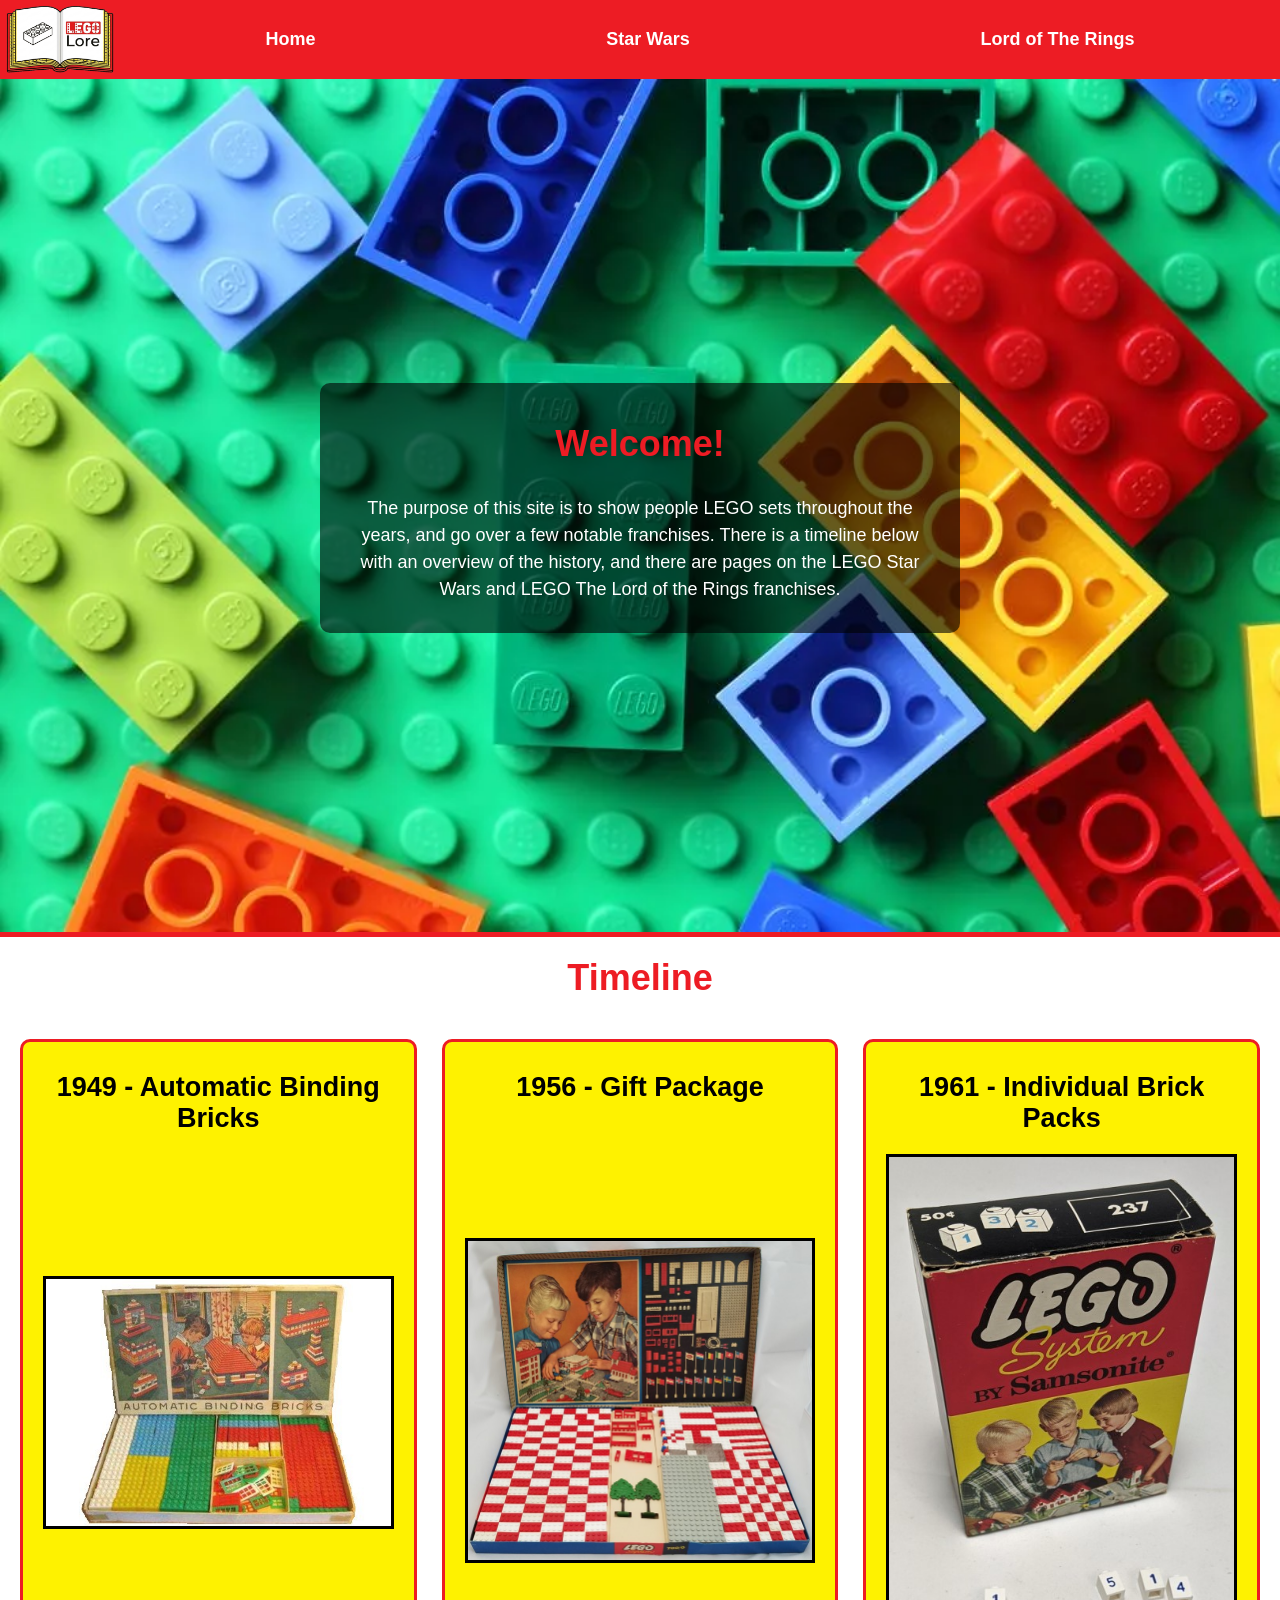
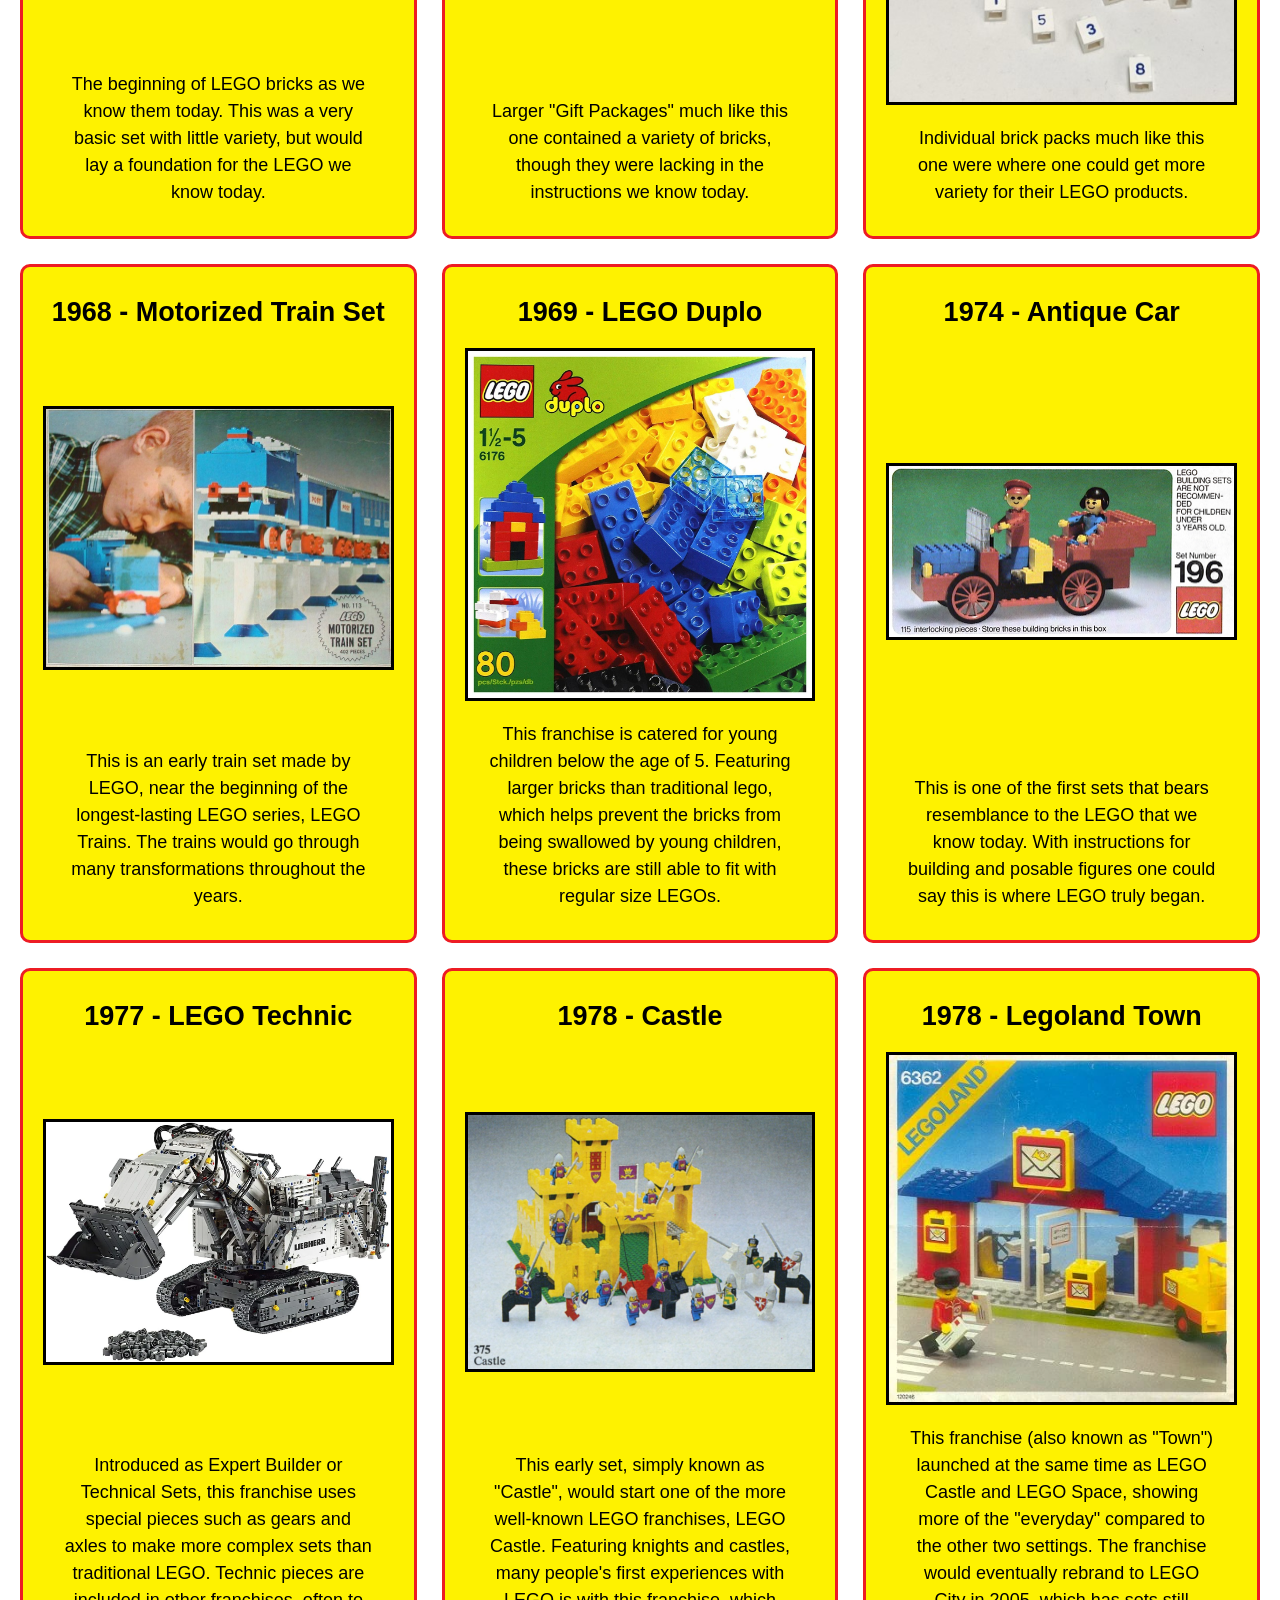
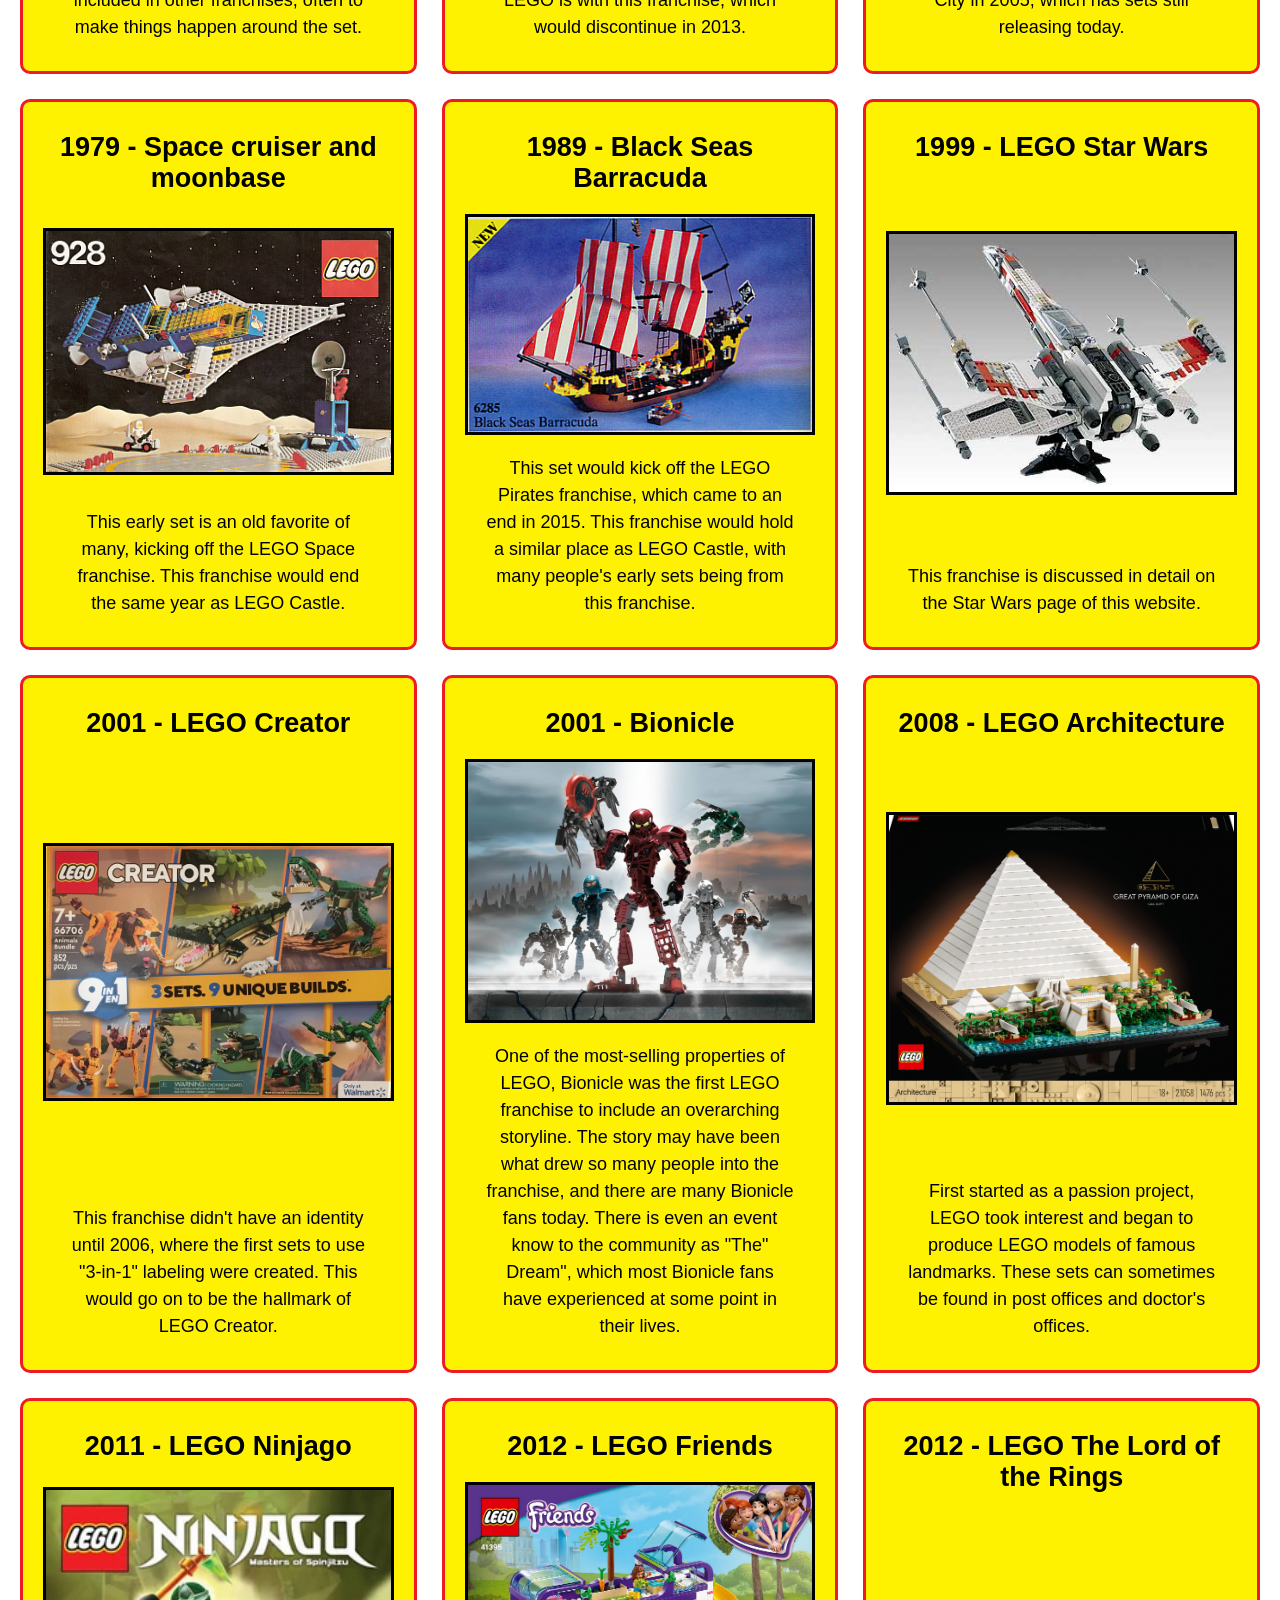
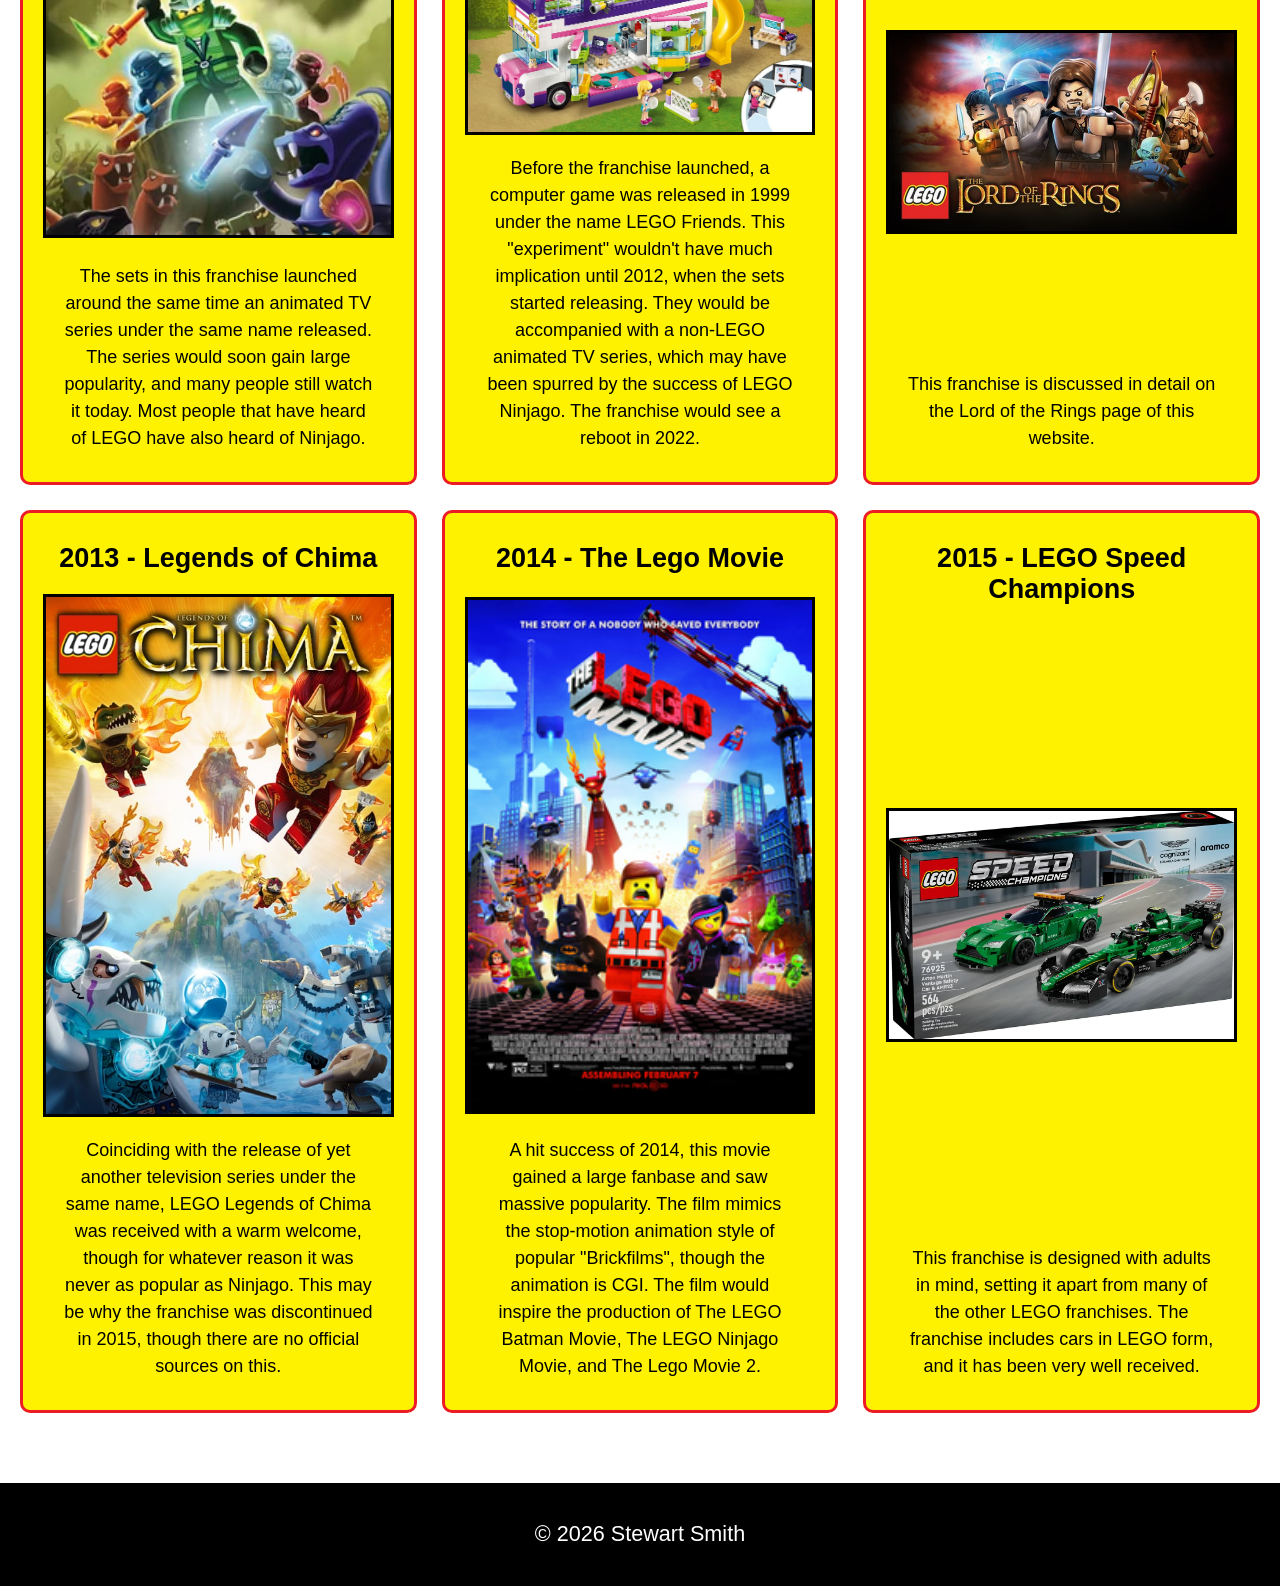
==== commit 1ebcf055: "Updated CSS, add media query, hero overlay change" ====
--- a/index.html
+++ b/index.html
@@ -10,7 +10,6 @@
 
 <body>
     <header>
-
         <a href="index.html" id="logo_link">
             <img class="logo" width=500 src="images/LEGO_Logo.png" alt="Logo">
         </a>
@@ -19,174 +18,180 @@
             <a href="sw.html">Star Wars</a>
             <a href="lotr.html">Lord of The Rings</a>
         </nav>
-    </header> 
-    <h1>Welcome!</h1>
-    <img src="images/hero.webp" alt="hero image">
-    <p>The purpose of this site is to show people LEGO sets throughout the years, and go
-        over a few notable franchises. There is a timeline below with an overview of the history, and
-        there are pages on the LEGO Star Wars and LEGO The Lord of the Rings franchises.</p>
+    </header>
+    <div class="hero-container">
+        <img class="hero" src="images/hero.webp" alt="hero image">
+        <div class="hero-text">
+            <h1>Welcome!</h1>
+            <p>The purpose of this site is to show people LEGO sets throughout the years, and go
+                over a few notable franchises. There is a timeline below with an overview of the history, and
+                there are pages on the LEGO Star Wars and LEGO The Lord of the Rings franchises.</p>
+        </div>
+    </div>
     <h1>Timeline</h1>
+    <div class="timeline">
+        <div id="1949">
+            <h2>1949 - Automatic Binding Bricks</h2>
+            <img src="images/automatic-binding-bricks.jpg" alt="automatic binding bricks">
+            <p>The beginning of LEGO bricks as we know them today. This was a very basic set with little
+                variety, but would lay a foundation for the LEGO we know today.</p>
+        </div>
 
-    <div id="1949">
-        <h2>1949 - Automatic Binding Bricks</h2>
-        <img src="images/automatic-binding-bricks.jpg" alt="automatic binding bricks">
-        <p>The beginning of LEGO bricks as we know them today. This was a very basic set with little
-            variety, but would lay a foundation for the LEGO we know today.</p>
-    </div>
+        <div id="1956">
+            <h2>1956 - Gift Package</h2>
+            <img src="images/gift-package.jpg" alt="gift package">
+            <p>Larger "Gift Packages" much like this one contained a variety of bricks, though they were
+                lacking in the instructions we know today.</p>
+        </div>
 
-    <div id="1956">
-        <h2>1956 - Gift Package</h2>
-        <img src="images/gift-package.jpg" alt="gift package">
-        <p>Larger "Gift Packages" much like this one contained a variety of bricks, though they were
-            lacking in the instructions we know today.</p>
-    </div>
+        <div id="1961">
+            <h2>1961 - Individual Brick Packs</h2>
+            <img src="images/numbered-bricks.jpg" alt="numbered bricks">
+            <p>Individual brick packs much like this one were where one could get more variety for their LEGO
+                products.</p>
+        </div>
 
-    <div id="1961">
-        <h2>1961 - Individual Brick Packs</h2>
-        <img src="images/numbered-bricks.jpg" alt="numbered bricks">
-        <p>Individual brick packs much like this one were where one could get more variety for their LEGO
-            products.</p>
-    </div>
+        <div id="1968">
+            <h2>1968 - Motorized Train Set</h2>
+            <img src="images/motorized-train.jpg" alt="motorized train">
+            <p>This is an early train set made by LEGO, near the beginning of the longest-lasting LEGO series,
+                LEGO Trains. The trains would go through many transformations throughout the years.</p>
+        </div>
 
-    <div id="1968">
-        <h2>1968 - Motorized Train Set</h2>
-        <img src="images/motorized-train.jpg" alt="motorized train">
-        <p>This is an early train set made by LEGO, near the beginning of the longest-lasting LEGO series,
-            LEGO Trains. The trains would go through many transformations throughout the years.</p>
-    </div>
+        <div id="1969">
+            <h2>1969 - LEGO Duplo</h2>
+            <img src="images/duplo.jpg" alt="LEGO Duplo">
+            <p>This franchise is catered for young children below the age of 5. Featuring larger bricks than
+                traditional lego, which helps prevent the bricks from being swallowed by young children, these
+                bricks are still able to fit with regular size LEGOs.</p>
+        </div>
+        <div id="1974">
+            <h2>1974 - Antique Car</h2>
+            <img src="images/antique-car.jpg" alt="antique car">
+            <p>This is one of the first sets that bears resemblance to the LEGO that we know today. With
+                instructions for building and posable figures one could say this is where LEGO truly began.
+            </p>
+        </div>
 
-    <div id="1969">
-        <h2>1969 - LEGO Duplo</h2>
-        <img src="images/duplo.jpg" alt="LEGO Duplo">
-        <p>This franchise is catered for young children below the age of 5. Featuring larger bricks than
-            traditional lego, which helps prevent the bricks from being swallowed by young children, these
-            bricks are still able to fit with regular size LEGOs.</p>
-    </div>
-    <div id="1974">
-        <h2>1974 - Antique Car</h2>
-        <img src="images/antique-car.jpg" alt="antique car">
-        <p>This is one of the first sets that bears resemblance to the LEGO that we know today. With
-            instructions for building and posable figures one could say this is where LEGO truly began.
-        </p>
-    </div>
+        <div id="1977">
+            <h2>1977 - LEGO Technic</h2>
+            <img src="images/technic.webp" alt="LEGO Technic">
+            <p>Introduced as Expert Builder or Technical Sets, this franchise uses special pieces such as gears
+                and axles to make more complex sets than traditional LEGO. Technic pieces are included in
+                other franchises, often to make things happen around the set.</p>
+        </div>
 
-    <div id="1977">
-        <h2>1977 - LEGO Technic</h2>
-        <img src="images/technic.webp" alt="LEGO Technic">
-        <p>Introduced as Expert Builder or Technical Sets, this franchise uses special pieces such as gears
-            and axles to make more complex sets than traditional LEGO. Technic pieces are included in
-            other franchises, often to make things happen around the set.</p>
-    </div>
+        <div id="1978">
+            <h2>1978 - Castle</h2>
+            <img src="images/castle.png" alt="castle">
+            <p>This early set, simply known as "Castle", would start one of the more well-known LEGO
+                franchises, LEGO Castle. Featuring knights and castles, many people's first experiences with
+                LEGO is with this franchise, which would discontinue in 2013.</p>
+        </div>
 
-    <div id="1978">
-        <h2>1978 - Castle</h2>
-        <img src="images/castle.png" alt="castle">
-        <p>This early set, simply known as "Castle", would start one of the more well-known LEGO
-            franchises, LEGO Castle. Featuring knights and castles, many people's first experiences with
-            LEGO is with this franchise, which would discontinue in 2013.</p>
-    </div>
+        <div id="1978-1">
+            <h2>1978 - Legoland Town</h2>
+            <img src="images/legoland.webp" alt="Legoland Town">
+            <p>This franchise (also known as "Town") launched at the same time as LEGO Castle and LEGO
+                Space, showing more of the "everyday" compared to the other two settings. The franchise would
+                eventually rebrand to LEGO City in 2005, which has sets still releasing today.</p>
+        </div>
 
-    <div id="1978-1">
-        <h2>1978 - Legoland Town</h2>
-        <img src="images/legoland.webp" alt="Legoland Town">
-        <p>This franchise (also known as "Town") launched at the same time as LEGO Castle and LEGO
-            Space, showing more of the "everyday" compared to the other two settings. The franchise would
-            eventually rebrand to LEGO City in 2005, which has sets still releasing today.</p>
-    </div>
+        <div id="1979">
+            <h2>1979 - Space cruiser and moonbase</h2>
+            <img src="images/galaxy-explorer.png" alt="Space cruiser and moonbase">
+            <p>This early set is an old favorite of many, kicking off the LEGO Space franchise. This franchise
+                would end the same year as LEGO Castle.</p>
+        </div>
 
-    <div id="1979">
-        <h2>1979 - Space cruiser and moonbase</h2>
-        <img src="images/galaxy-explorer.png" alt="Space cruiser and moonbase">
-        <p>This early set is an old favorite of many, kicking off the LEGO Space franchise. This franchise
-            would end the same year as LEGO Castle.</p>
-    </div>
+        <div id="1989">
+            <h2>1989 - Black Seas Barracuda</h2>
+            <img src="images/black-seas-barracuda.png" alt="Black Seas Barracuda">
+            <p>This set would kick off the LEGO Pirates franchise, which came to an end in 2015. This
+                franchise would hold a similar place as LEGO Castle, with many people's early sets being from
+                this franchise.</p>
+        </div>
 
-    <div id="1989">
-        <h2>1989 - Black Seas Barracuda</h2>
-        <img src="images/black-seas-barracuda.png" alt="Black Seas Barracuda">
-        <p>This set would kick off the LEGO Pirates franchise, which came to an end in 2015. This
-            franchise would hold a similar place as LEGO Castle, with many people's early sets being from
-            this franchise.</p>
-    </div>
+        <div id="1999">
+            <h2>1999 - LEGO Star Wars</h2>
+            <img src="images/star-wars.png" alt="LEGO Star Wars">
+            <p>This franchise is discussed in detail on the Star Wars page of this website.</p>
+        </div>
 
-    <div id="1999">
-        <h2>1999 - LEGO Star Wars</h2>
-        <img src="images/star-wars.png" alt="LEGO Star Wars">
-        <p>This franchise is discussed in detail on the Star Wars page of this website.</p>
-    </div>
+        <div id="2001">
+            <h2>2001 - LEGO Creator</h2>
+            <img src="images/creator.png" alt="LEGO Creator">
+            <p>This franchise didn't have an identity until 2006, where the first sets to use "3-in-1" labeling were
+                created. This would go on to be the hallmark of LEGO Creator.</p>
+        </div>
 
-    <div id="2001">
-        <h2>2001 - LEGO Creator</h2>
-        <img src="images/creator.png" alt="LEGO Creator">
-        <p>This franchise didn't have an identity until 2006, where the first sets to use "3-in-1" labeling were
-            created. This would go on to be the hallmark of LEGO Creator.</p>
-    </div>
+        <div id="2001-1">
+            <h2>2001 - Bionicle</h2>
+            <img src="images/bionicle.webp" alt="Bionicle">
+            <p>One of the most-selling properties of LEGO, Bionicle was the first LEGO franchise to include an
+                overarching storyline. The story may have been what drew so many people into the franchise,
+                and there are many Bionicle fans today. There is even an event know to the community as "The"
+                Dream", which most Bionicle fans have experienced at some point in their lives.</p>
+        </div>
 
-    <div id="2001-1">
-        <h2>2001 - Bionicle</h2>
-        <img src="images/bionicle.webp" alt="Bionicle">
-        <p>One of the most-selling properties of LEGO, Bionicle was the first LEGO franchise to include an
-            overarching storyline. The story may have been what drew so many people into the franchise,
-            and there are many Bionicle fans today. There is even an event know to the community as "The"
-            Dream", which most Bionicle fans have experienced at some point in their lives.</p>
-    </div>
+        <div id="2008">
+            <h2>2008 - LEGO Architecture</h2>
+            <img src="images/architecture.jpg" alt="LEGO Architecture">
+            <p>First started as a passion project, LEGO took interest and began to produce LEGO models of
+                famous landmarks. These sets can sometimes be found in post offices and doctor's offices.</p>
+        </div>
 
-    <div id="2008">
-        <h2>2008 - LEGO Architecture</h2>
-        <img src="images/architecture.jpg" alt="LEGO Architecture">
-        <p>First started as a passion project, LEGO took interest and began to produce LEGO models of
-            famous landmarks. These sets can sometimes be found in post offices and doctor's offices.</p>
-    </div>
+        <div id="2011">
+            <h2>2011 - LEGO Ninjago</h2>
+            <img src="images/ninjago.webp" alt="LEGO Ninjago">
+            <p>The sets in this franchise launched around the same time an animated TV series under the same
+                name released. The series would soon gain large popularity, and many people still watch it today.
+                Most people that have heard of LEGO have also heard of Ninjago.</p>
+        </div>
 
-    <div id="2011">
-        <h2>2011 - LEGO Ninjago</h2>
-        <img src="images/ninjago.webp" alt="LEGO Ninjago">
-        <p>The sets in this franchise launched around the same time an animated TV series under the same
-            name released. The series would soon gain large popularity, and many people still watch it today.
-            Most people that have heard of LEGO have also heard of Ninjago.</p>
-    </div>
+        <div id="2012">
+            <h2>2012 - LEGO Friends</h2>
+            <img src="images/friends.png" alt="LEGO Friends">
+            <p>Before the franchise launched, a computer game was released in 1999 under the name LEGO
+                Friends. This "experiment" wouldn't have much implication until 2012, when the sets started
+                releasing. They would be accompanied with a non-LEGO animated TV series, which may have
+                been spurred by the success of LEGO Ninjago. The franchise would see a reboot in 2022.</p>
+        </div>
 
-    <div id="2012">
-        <h2>2012 - LEGO Friends</h2>
-        <img src="images/friends.png" alt="LEGO Friends">
-        <p>Before the franchise launched, a computer game was released in 1999 under the name LEGO
-            Friends. This "experiment" wouldn't have much implication until 2012, when the sets started
-            releasing. They would be accompanied with a non-LEGO animated TV series, which may have
-            been spurred by the success of LEGO Ninjago. The franchise would see a reboot in 2022.</p>
-    </div>
+        <div id="2012-1">
+            <h2>2012 - LEGO The Lord of the Rings</h2>
+            <img src="images/lotr.jpg" alt="LEGO The Lord of the Rings">
+            <p>This franchise is discussed in detail on the Lord of the Rings page of this website.</p>
+        </div>
 
-    <div id="2012-1">
-        <h2>2012 - LEGO The Lord of the Rings</h2>
-        <img src="images/lotr.jpg" alt="LEGO The Lord of the Rings">
-        <p>This franchise is discussed in detail on the Lord of the Rings page of this website.</p>
-    </div>
+        <div id="2013">
+            <h2>2013 - Legends of Chima</h2>
+            <img src="images/chima.jpg" alt="Legends of Chima">
+            <p>Coinciding with the release of yet another television series under the same name, LEGO Legends
+                of Chima was received with a warm welcome, though for whatever reason it was never as
+                popular as Ninjago. This may be why the franchise was discontinued in 2015, though there are
+                no official sources on this.</p>
+        </div>
 
-    <div id="2013">
-        <h2>2013 - Legends of Chima</h2>
-        <img src="images/chima.jpg" alt="Legends of Chima">
-        <p>Coinciding with the release of yet another television series under the same name, LEGO Legends
-            of Chima was received with a warm welcome, though for whatever reason it was never as
-            popular as Ninjago. This may be why the franchise was discontinued in 2015, though there are
-            no official sources on this.</p>
-    </div>
+        <div id="2014">
+            <h2>2014 - The Lego Movie</h2>
+            <img src="images/lego-movie.jpg" alt="The Lego Movie">
+            <p>A hit success of 2014, this movie gained a large fanbase and saw massive popularity. The film
+                mimics the stop-motion animation style of popular "Brickfilms", though the animation is CGI.
+                The film would inspire the production of The LEGO Batman Movie, The LEGO Ninjago Movie,
+                and The Lego Movie 2.</p>
+        </div>
 
-    <div id="2014">
-        <h2>2014 - The Lego Movie</h2>
-        <img src="images/lego-movie.jpg" alt="The Lego Movie">
-        <p>A hit success of 2014, this movie gained a large fanbase and saw massive popularity. The film
-            mimics the stop-motion animation style of popular "Brickfilms", though the animation is CGI.
-            The film would inspire the production of The LEGO Batman Movie, The LEGO Ninjago Movie,
-            and The Lego Movie 2.</p>
-    </div>
-
-    <div id="2015">
-        <h2>2015 - LEGO Speed Champions</h2>
-        <img src="images/speed-champions.webp" alt="LEGO Speed Champions">
-        <p>This franchise is designed with adults in mind, setting it apart from many of the other LEGO
-            franchises. The franchise includes cars in LEGO form, and it has been very well received.</p>
+        <div id="2015">
+            <h2>2015 - LEGO Speed Champions</h2>
+            <img src="images/speed-champions.webp" alt="LEGO Speed Champions">
+            <p>This franchise is designed with adults in mind, setting it apart from many of the other LEGO
+                franchises. The franchise includes cars in LEGO form, and it has been very well received.</p>
+        </div>
     </div>
     <footer>
         <p>&copy; 2026 Stewart Smith</p>
     </footer>
 </body>
+
 </html>
--- a/styles/style.css
+++ b/styles/style.css
@@ -4,47 +4,53 @@
     padding: 0;
 }
 
+/* Navbar (copy this for child pages) */
 header {
     display: grid;
-    grid-template-columns: 150px auto;
-    background-color: #ED1C24; 
+    grid-template-columns: 120px auto;
+    background-color: #ED1C24;
     align-items: center;
 }
 
 #logo_link {
-    padding-top: 5px;
-    justify-self: center;
-    align-self: center;
+    padding: 5px;
+    display: flex;
+    justify-content: center;
+    align-items: center;
 }
 
 .logo {
-    width: 125px;
+    width: 100%;
+    max-width: 120px;
+    height: auto;
 }
 
 nav {
     display: flex;
     justify-content: space-around;
+    align-items: center;
 }
 
 nav a {
     text-align: center;
     color: #FFFFFF;
     text-decoration: none;
-    padding: 35px;
+    padding: 15px 20px;
     font-weight: bold;
+    transition: 0.3s;
 }
 
 nav a:hover {
     background-color: #FEF200;
-    color: #000000; 
+    color: #000000;
 }
 
-/* BODY */
+/* Body and main content */
 body {
-    background-color: #FFFFFF; 
+    background-color: #FFFFFF;
     font-family: "Trebuchet MS", sans-serif;
     font-size: 18px;
-    color: #000000; 
+    color: #000000;
 }
 
 h1 {
@@ -55,10 +61,30 @@
 
 h2 {
     margin: 10px 0;
-    color: #000000;
 }
 
-body > img {
+.hero-container {
+    position: relative;
+    width: 100%;
+}
+
+.hero-text {
+    position: absolute;
+    top: 50%;
+    left: 50%;
+    transform: translate(-50%, -50%);
+
+    color: #FFFFFF;
+    text-align: center;
+
+    background-color: rgba(0, 0, 0, 0.6); /* dark overlay */
+    padding: 20px;
+    border-radius: 10px;
+
+    max-width: 80%;
+}
+
+.hero {
     width: 100%;
     display: block;
     border-bottom: 5px solid #ED1C24;
@@ -70,25 +96,33 @@
     text-align: center;
 }
 
-div[id] {
-    max-width: 800px;
-    margin: 40px auto;
-    text-align: center;
+.timeline {
+    display: grid;
+    grid-template-columns: repeat(3, 1fr);
+    gap: 25px;
+    padding: 20px;
+}
+
+.timeline > div {
+    background-color: #FEF200;
     border: 3px solid #ED1C24;
     border-radius: 10px;
     padding: 20px;
-    background-color: #FEF200;
-    display: grid;
-    grid-template-columns: 1fr 1fr 1fr;
+    text-align: center;
+
+    display: flex;
+    flex-direction: column;
+    justify-content: space-between;
 }
 
-div[id] img {
+.timeline img {
     width: 100%;
     max-width: 500px;
-    margin: 10px 0;
-    border: 3px solid #000000; 
+    margin: 10px auto;
+    border: 3px solid #000000;
 }
 
+/* Footer (copy for child pages) */
 footer {
     background-color: #000000;
     color: #FFFFFF;
@@ -100,4 +134,36 @@
 
 footer p {
     font-size: 1.2em;
+}
+/* Media query for mobile view */
+
+@media (max-width: 768px) {
+    header {
+        grid-template-columns: 1fr;
+        text-align: center;
+    }
+
+    nav {
+        flex-direction: column;
+        width: 100%;
+    }
+
+    nav a {
+        width: 100%;
+        padding: 12px;
+        border-top: 1px solid #FFFFFF;
+    }
+
+    h1 {
+        font-size: 1.5em;
+    }
+
+    p {
+        padding: 10px;
+    }
+    
+    .hero-text {
+    padding: 15px;
+    font-size: 0.9em;
+}
 }
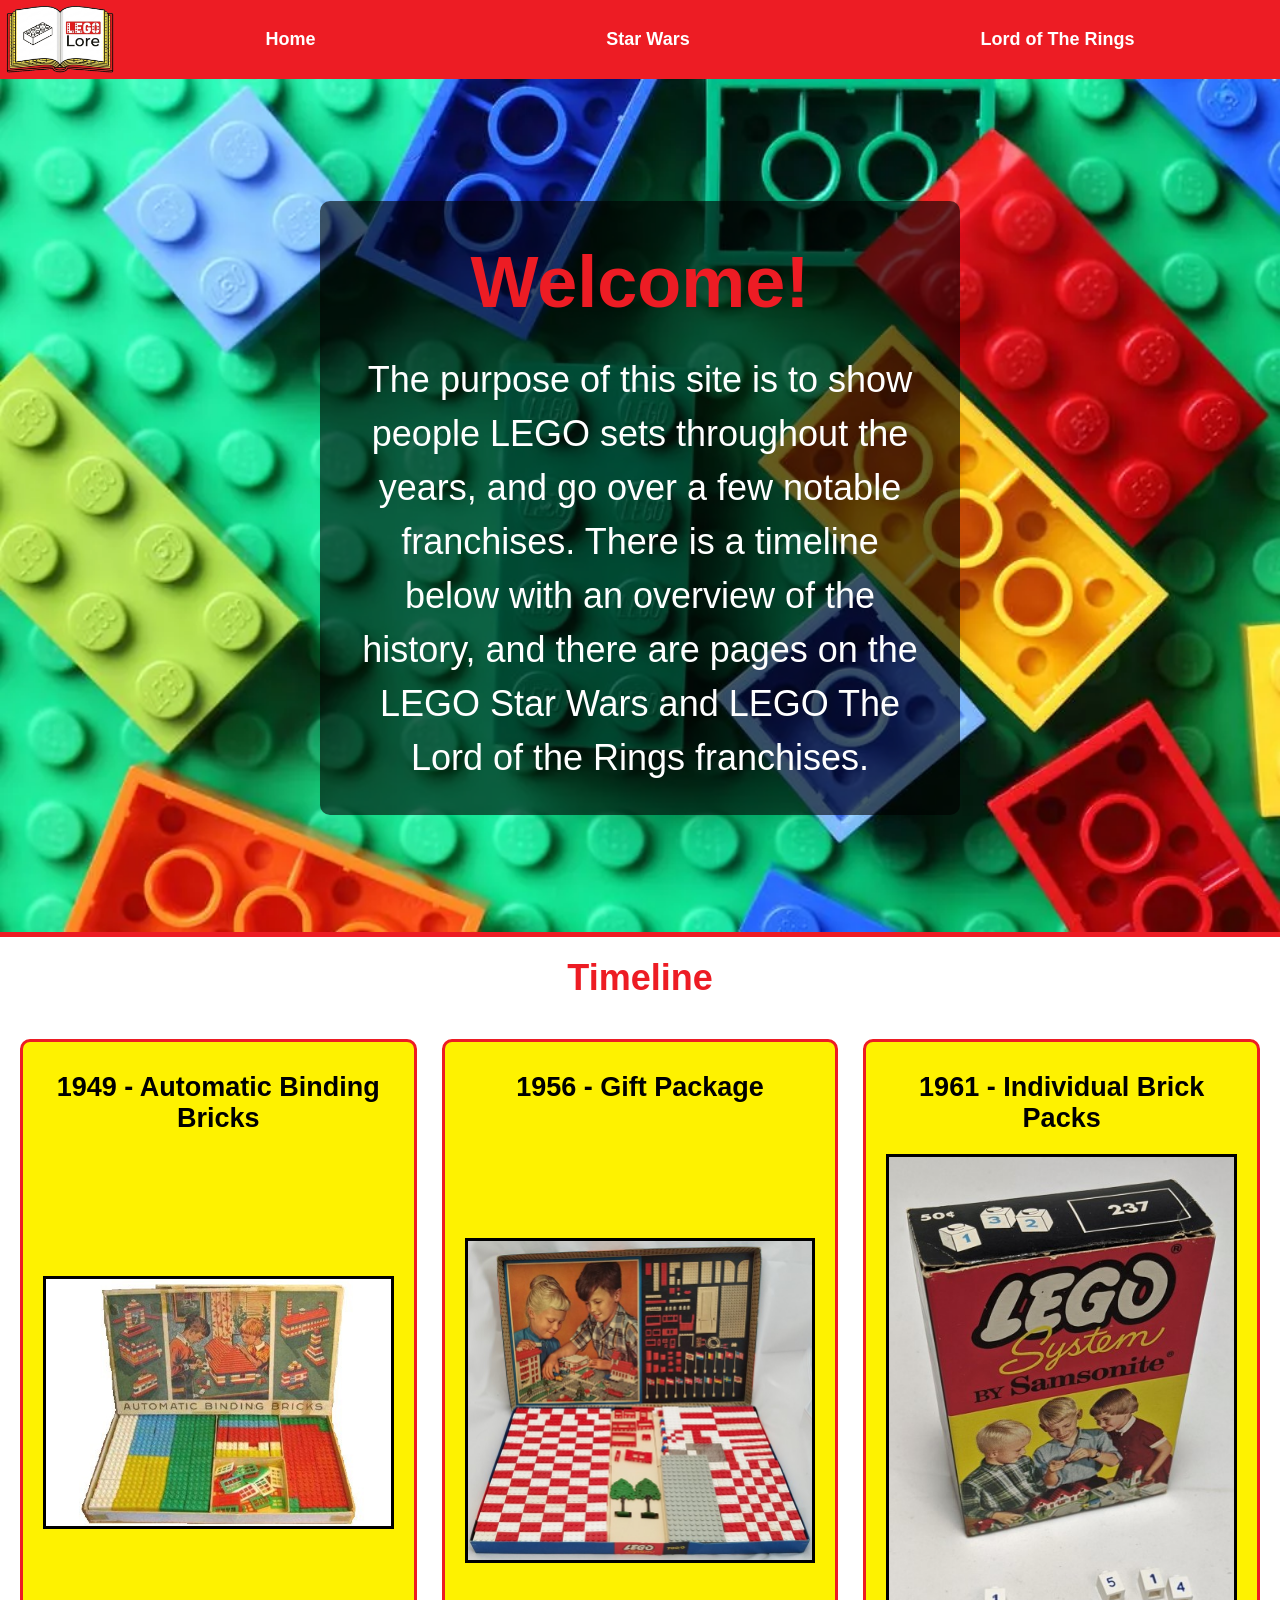
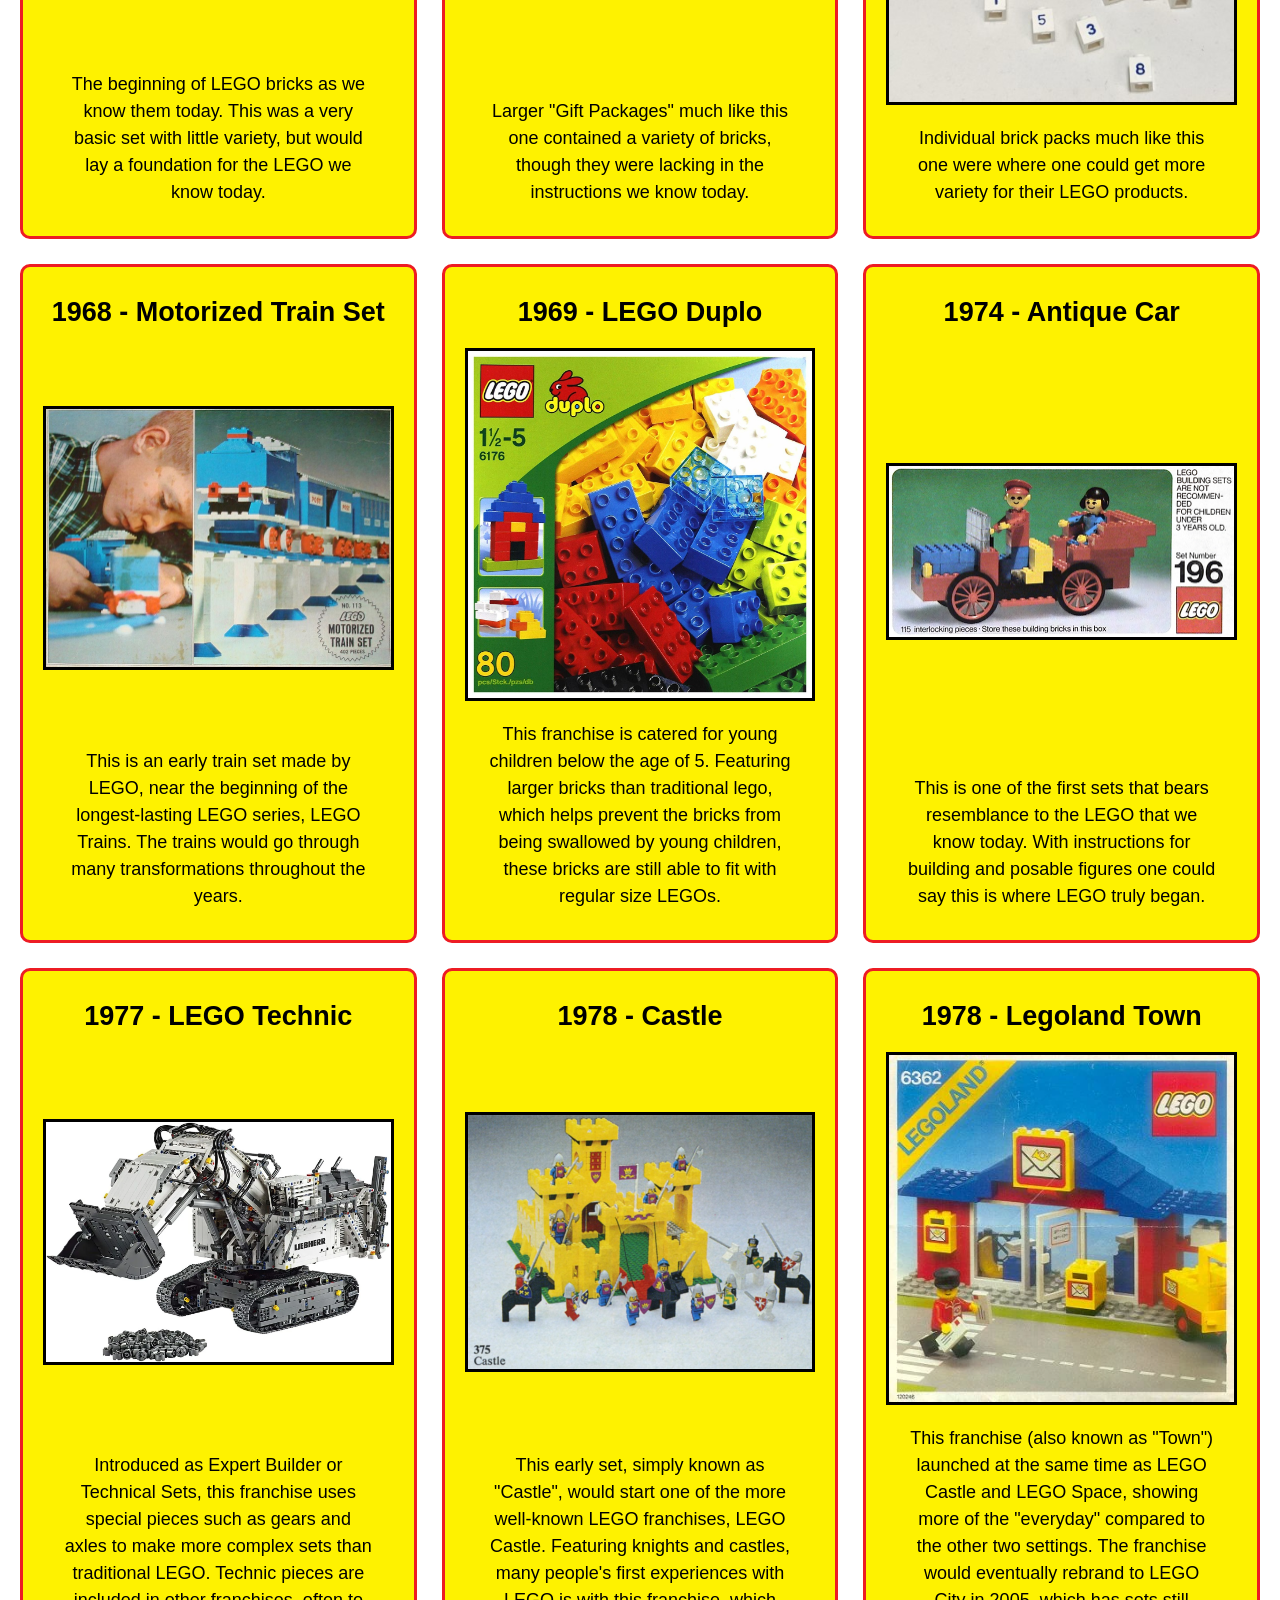
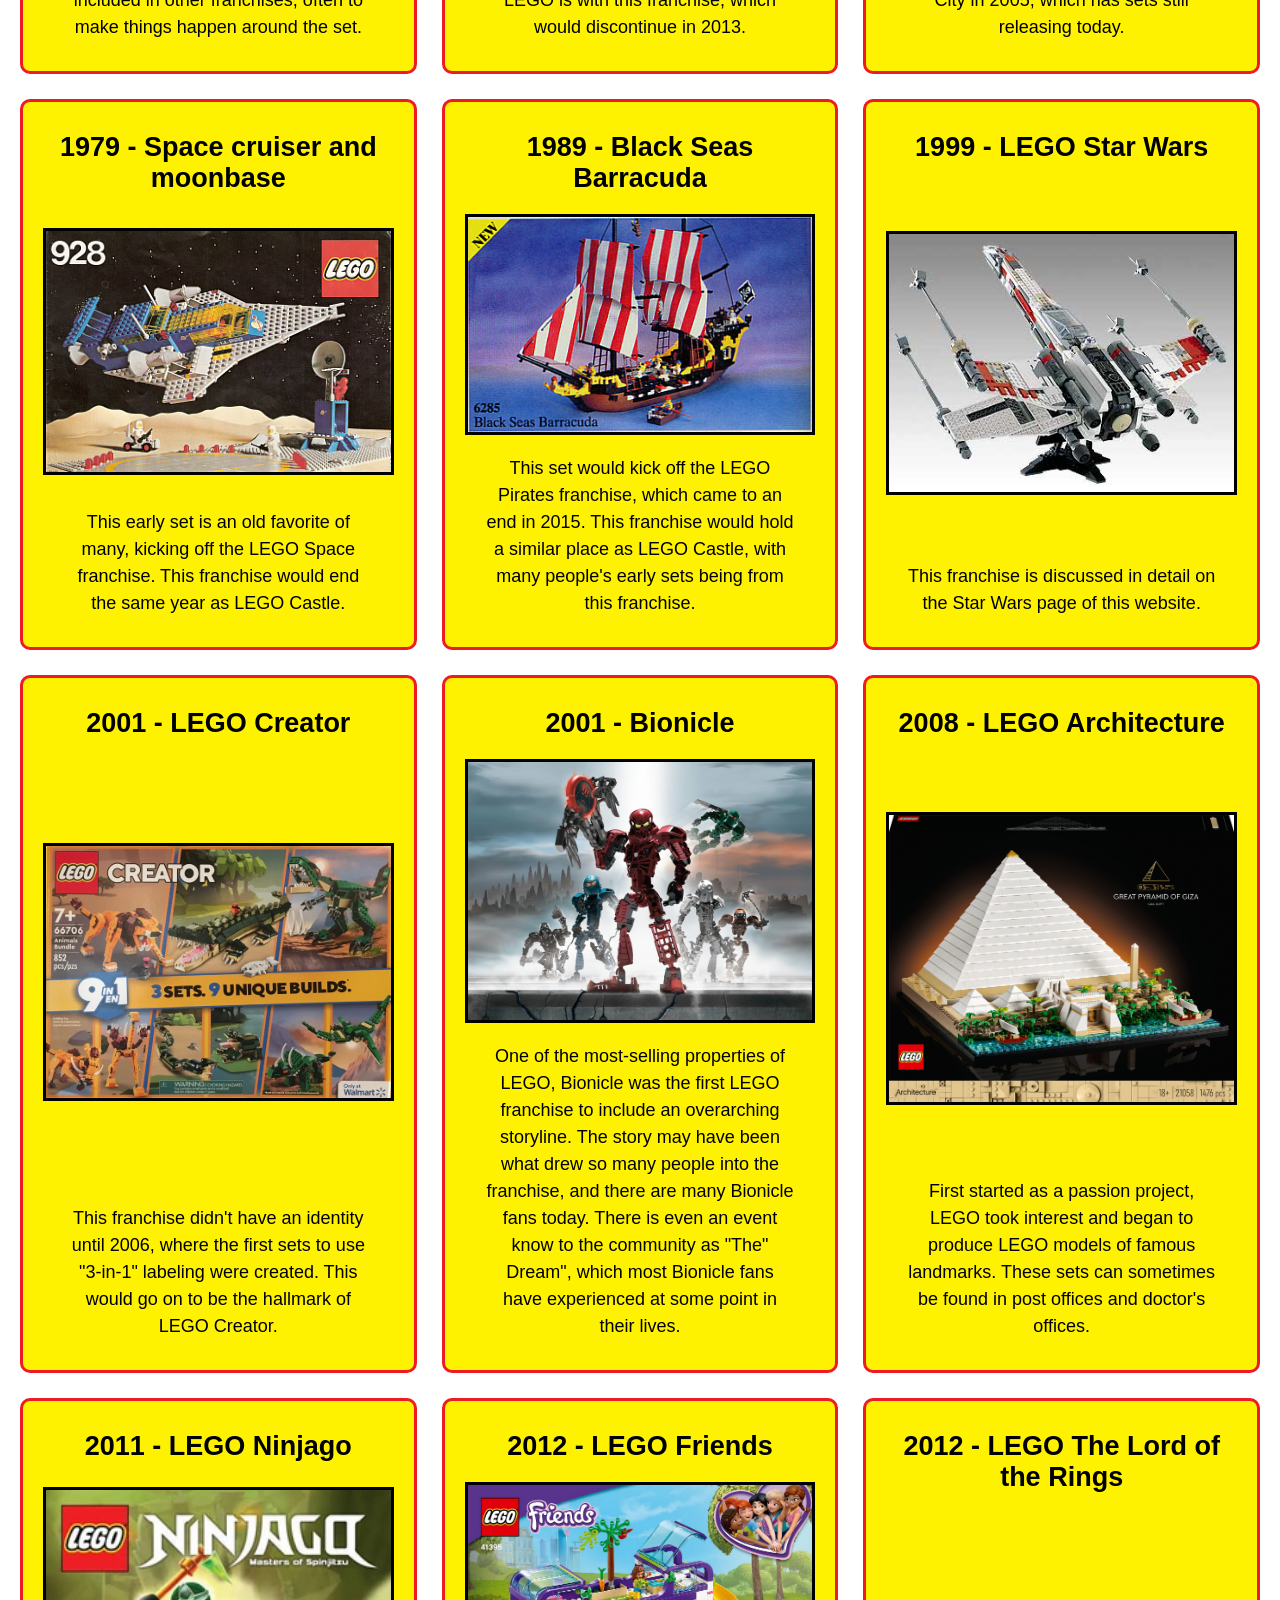
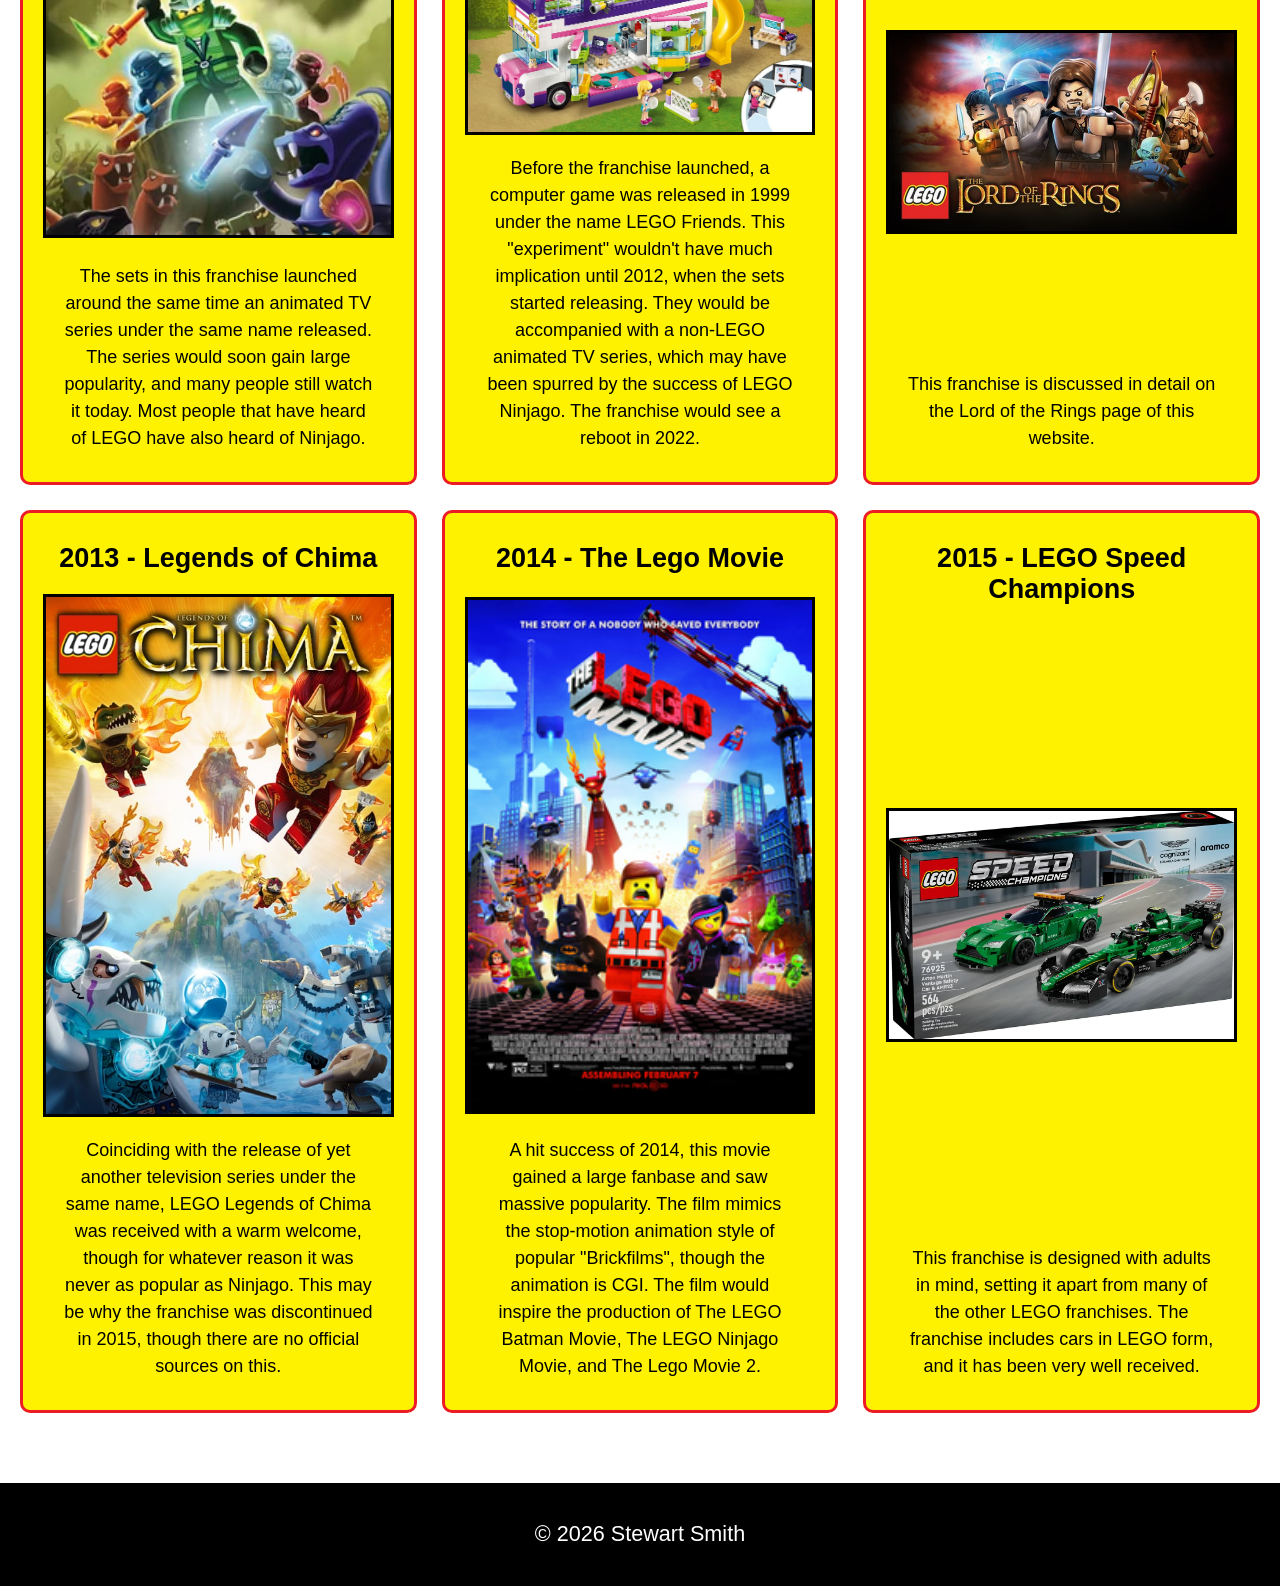
==== commit 98a40919: "okish" ====
--- a/index.html
+++ b/index.html
@@ -15,7 +15,7 @@
         </a>
         <nav>
             <a href="#">Home</a>
-            <a href="sw.html">Star Wars</a>
+            <a href="starwars.html">Star Wars</a>
             <a href="lotr.html">Lord of The Rings</a>
         </nav>
     </header>
--- a/styles/style.css
+++ b/styles/style.css
@@ -73,7 +73,7 @@
     top: 50%;
     left: 50%;
     transform: translate(-50%, -50%);
-
+    size: 50%;
     color: #FFFFFF;
     text-align: center;
 
@@ -82,6 +82,10 @@
     border-radius: 10px;
 
     max-width: 80%;
+}
+
+.hero-text{
+    font-size: 2em;
 }
 
 .hero {
